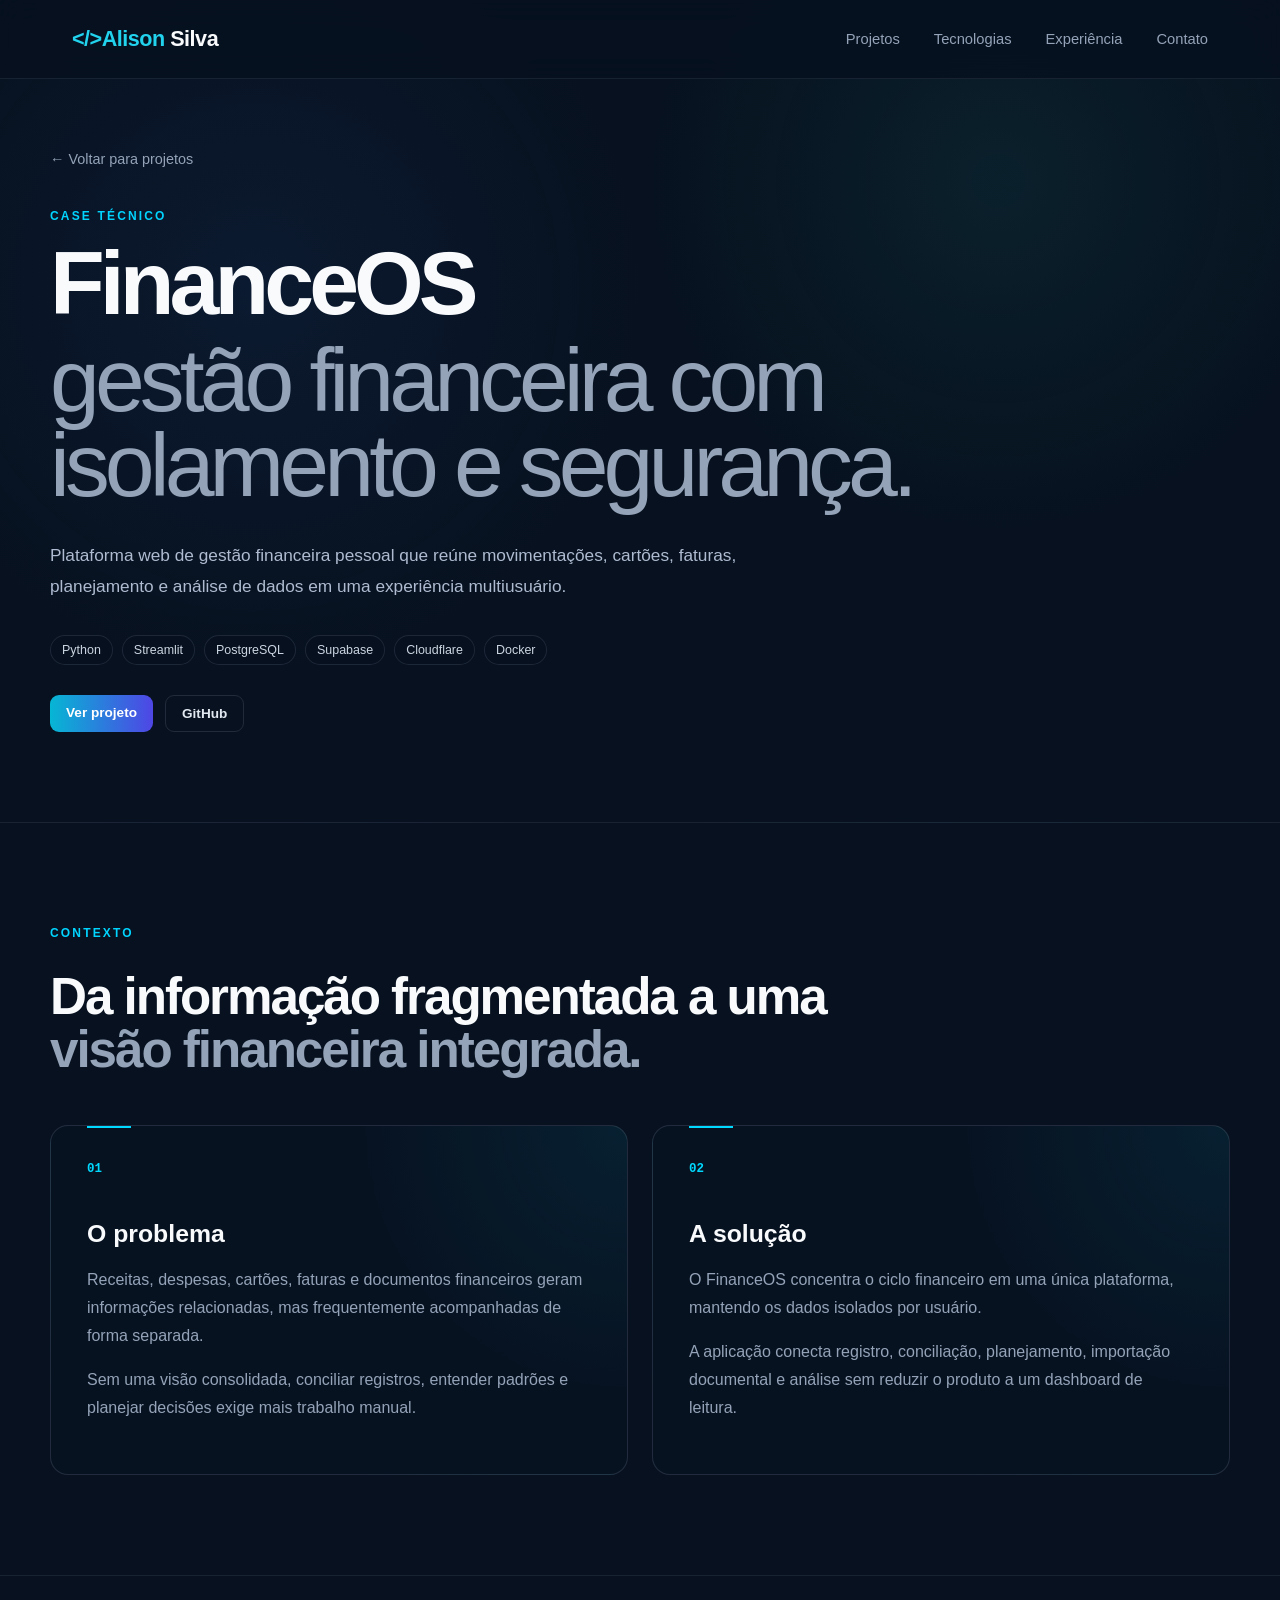
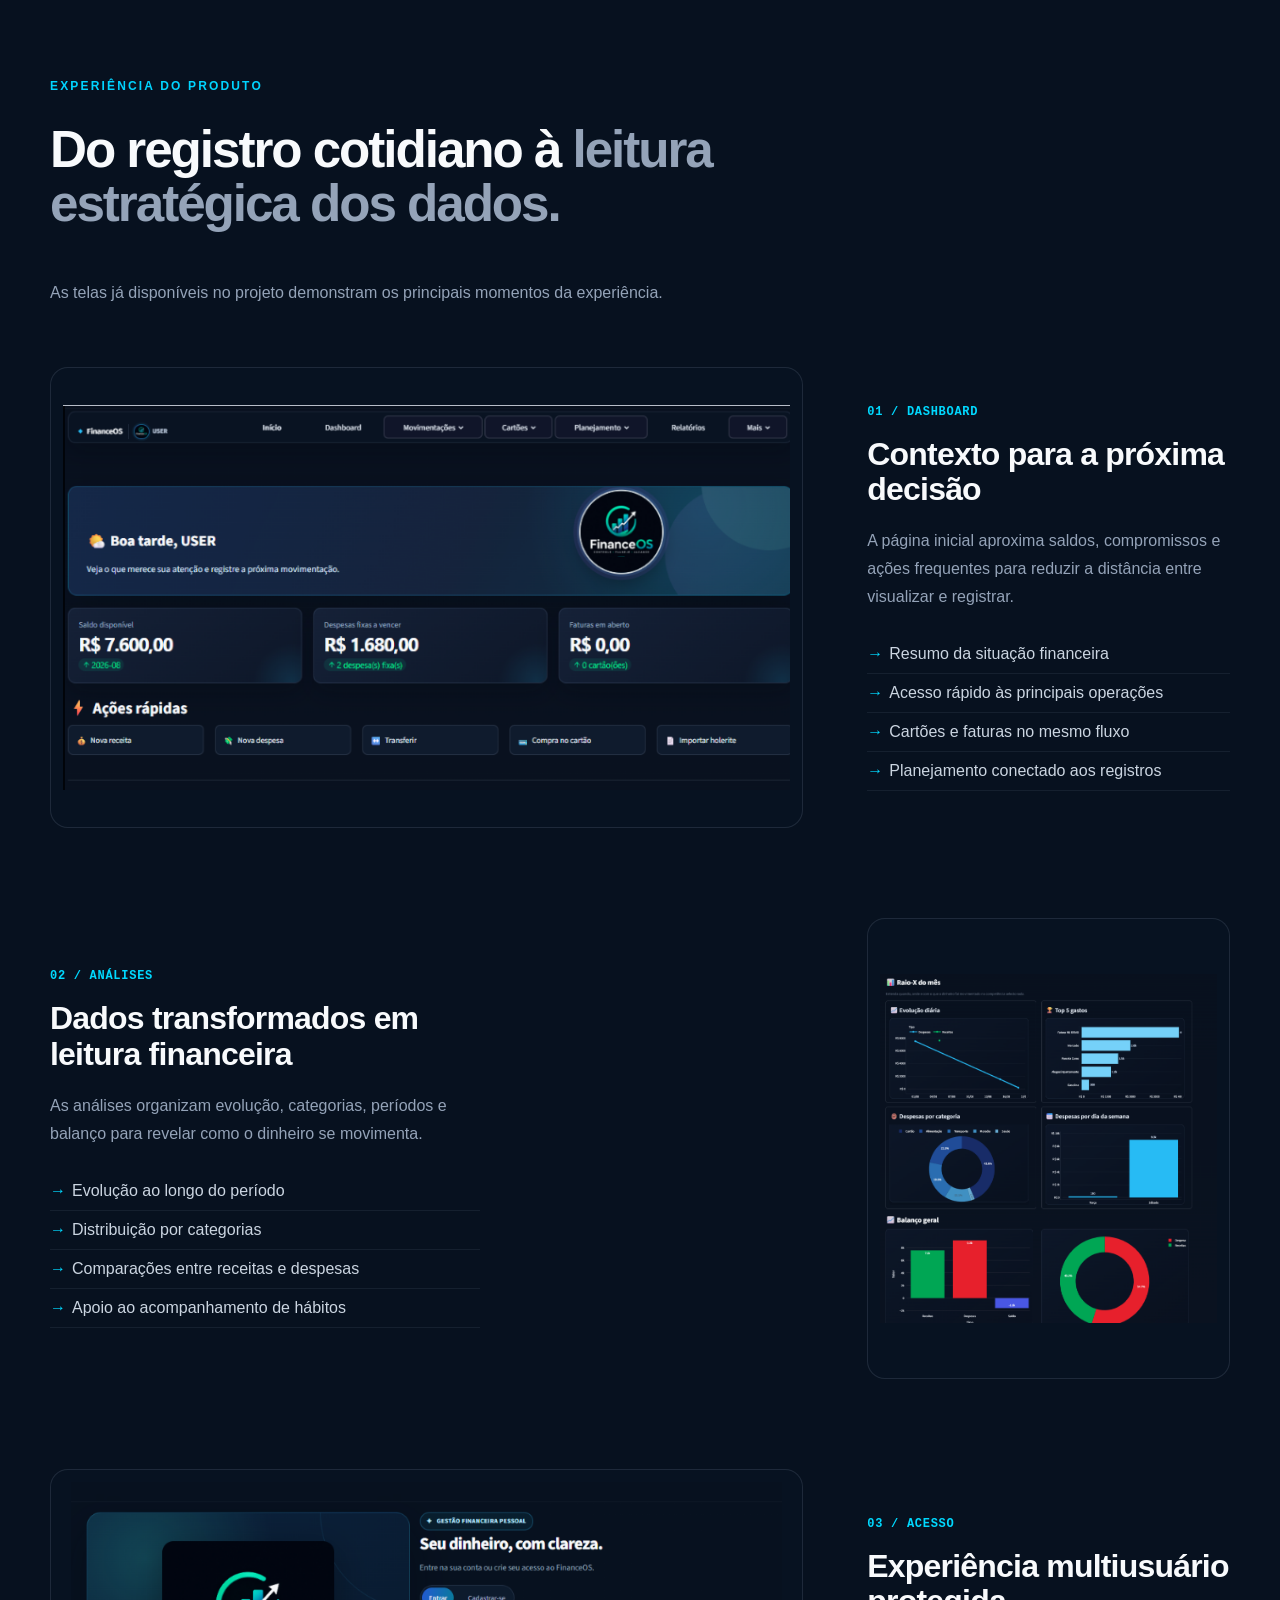
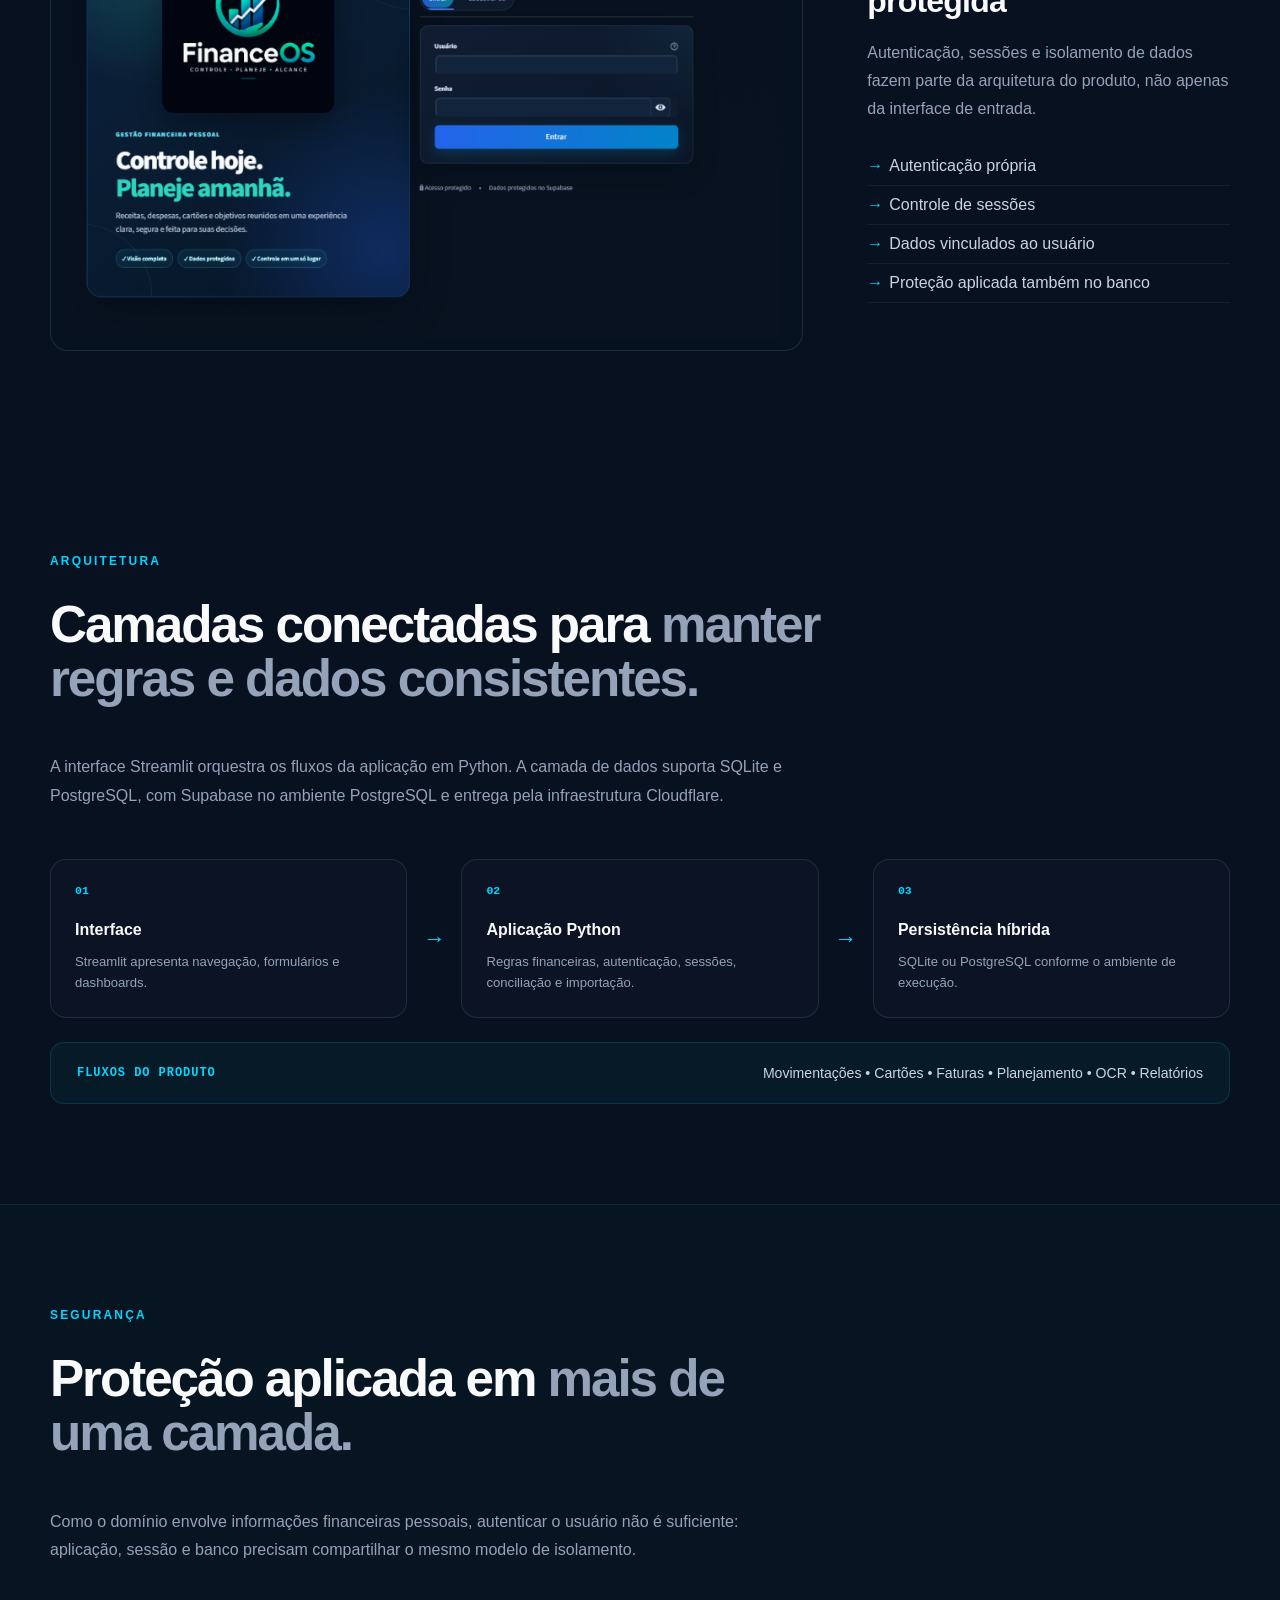
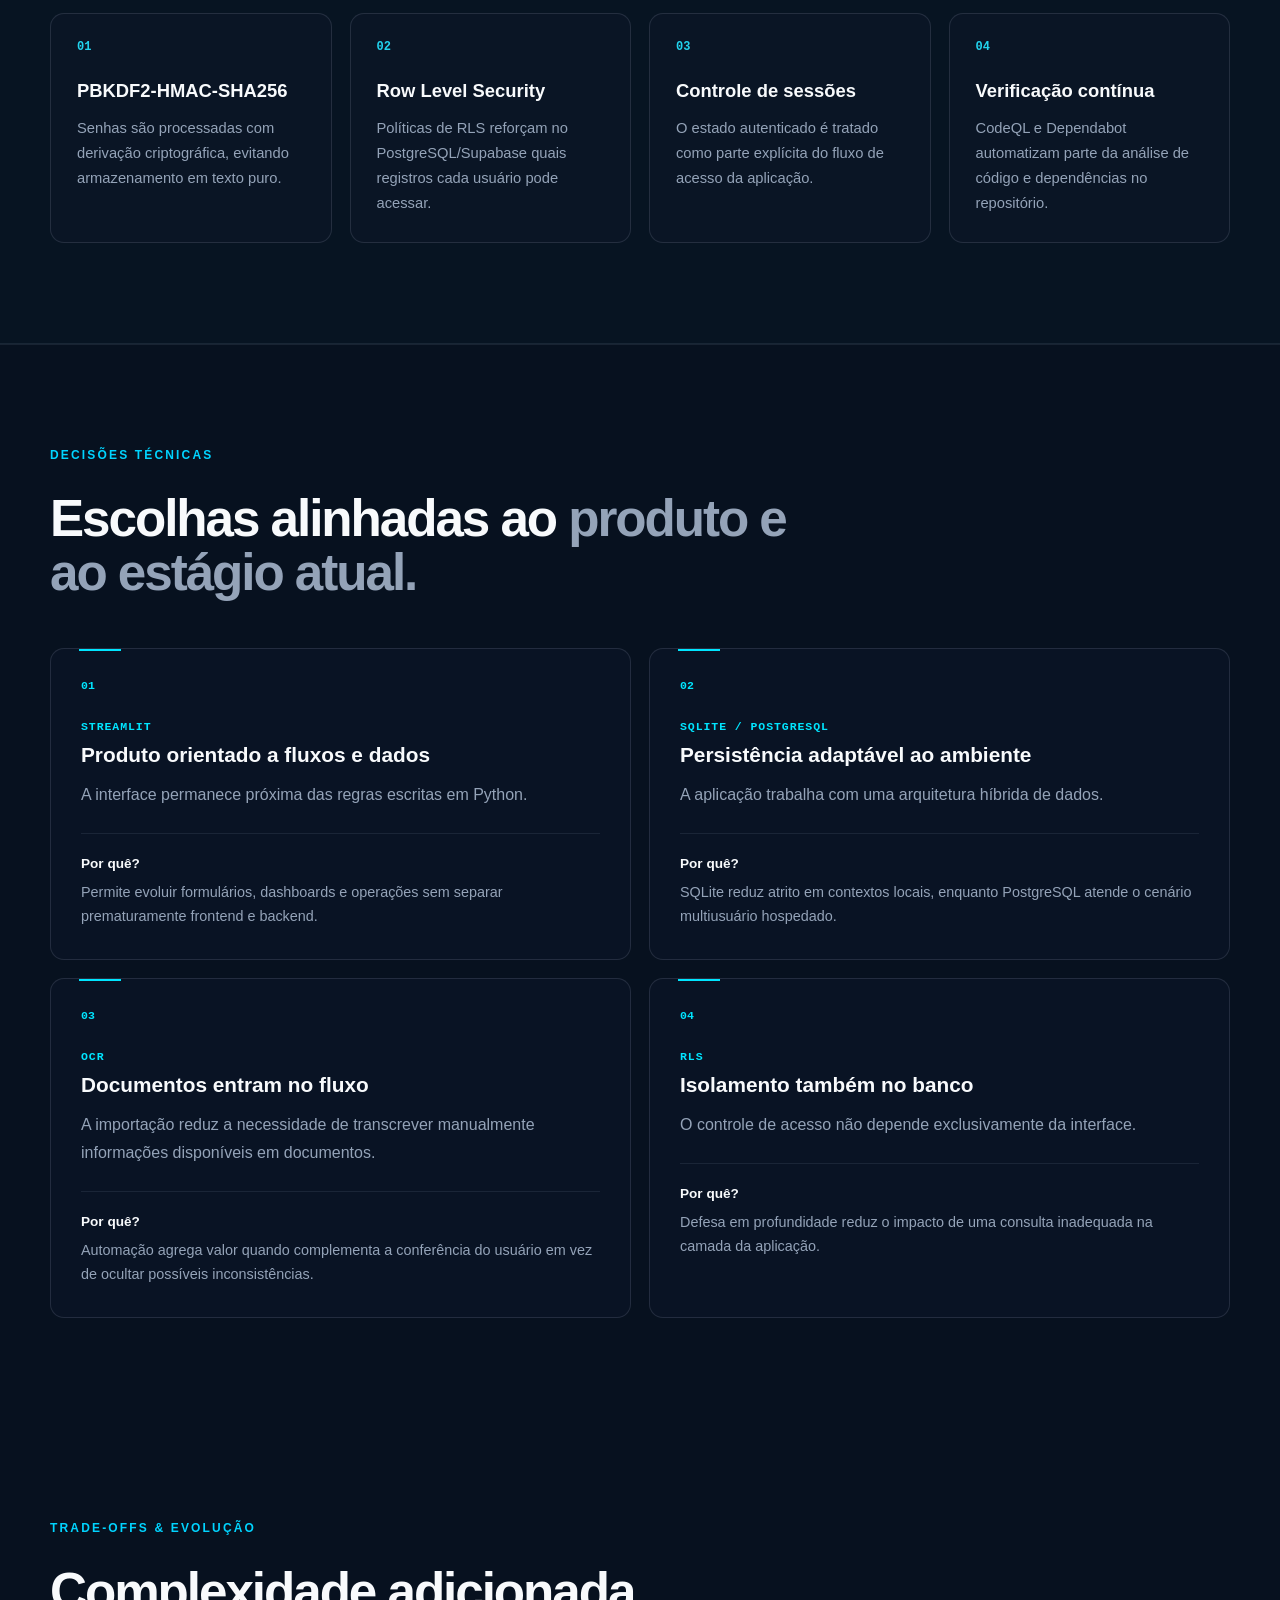
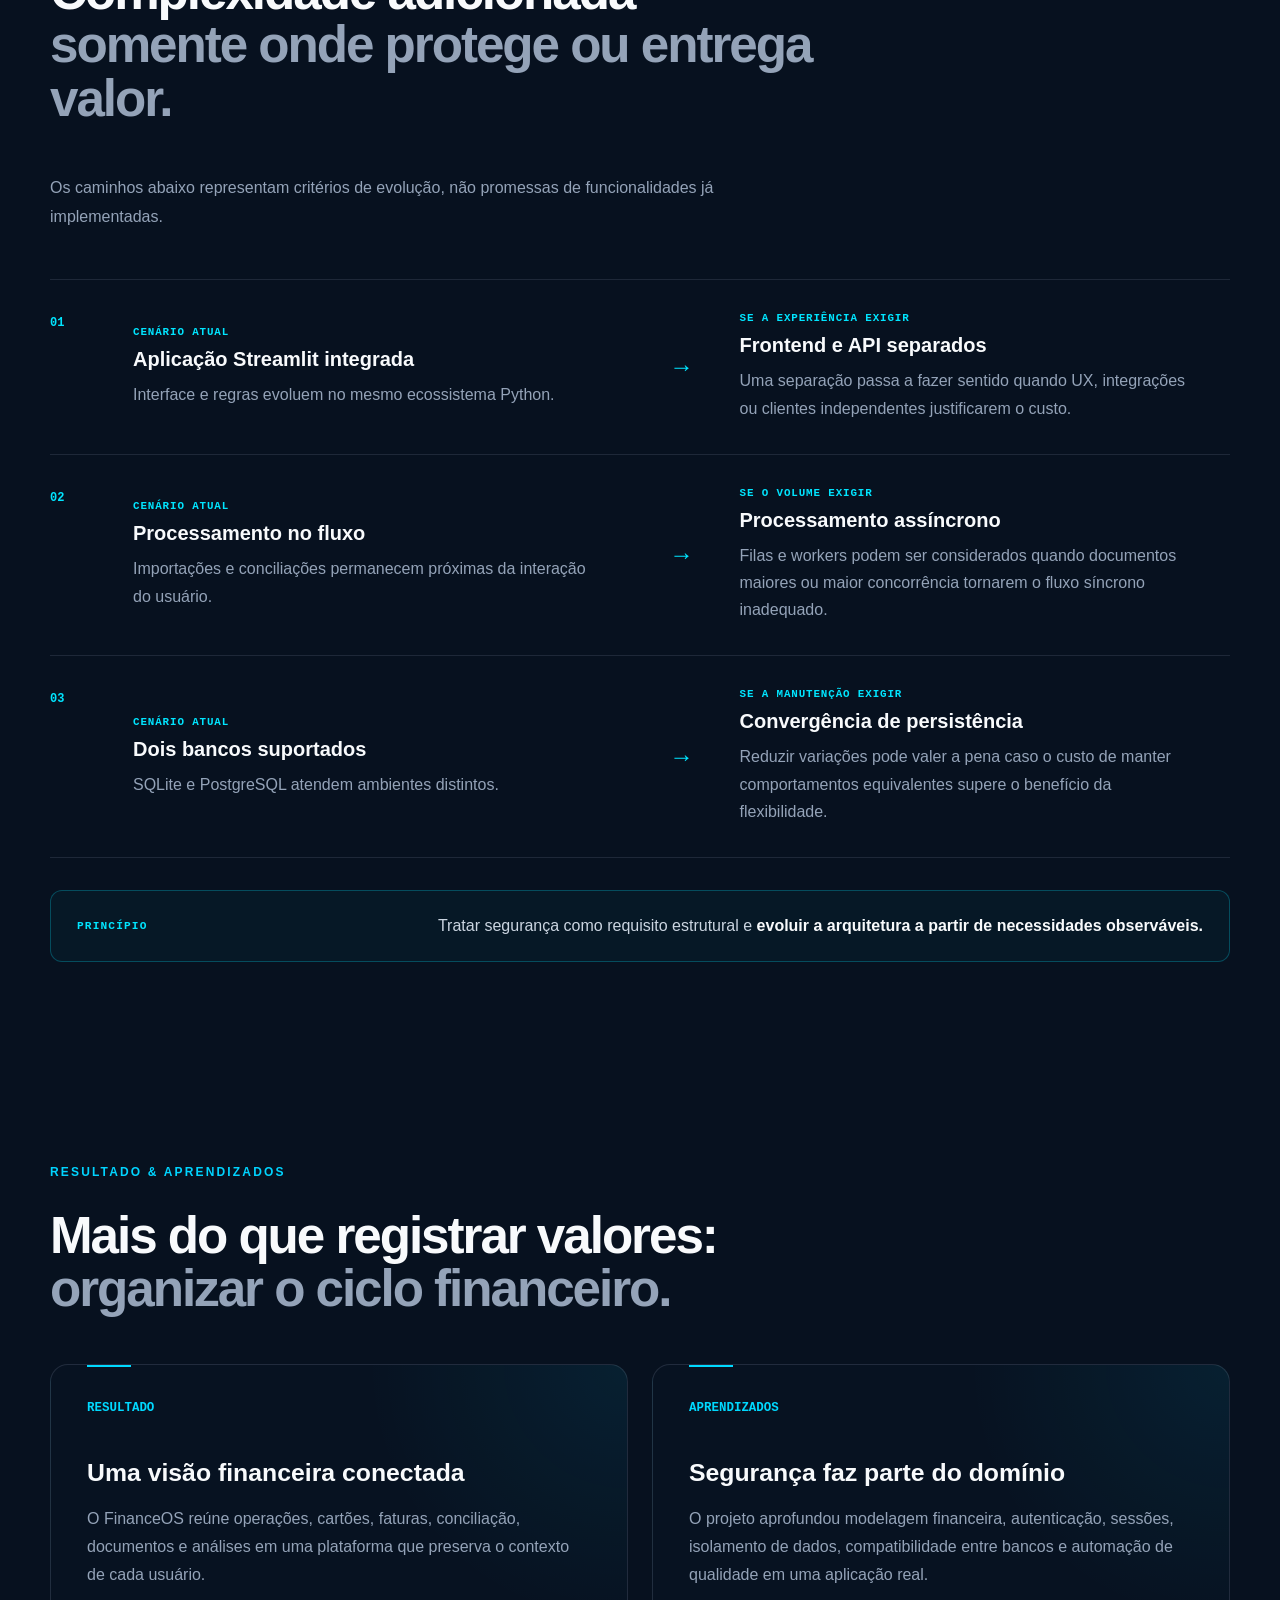
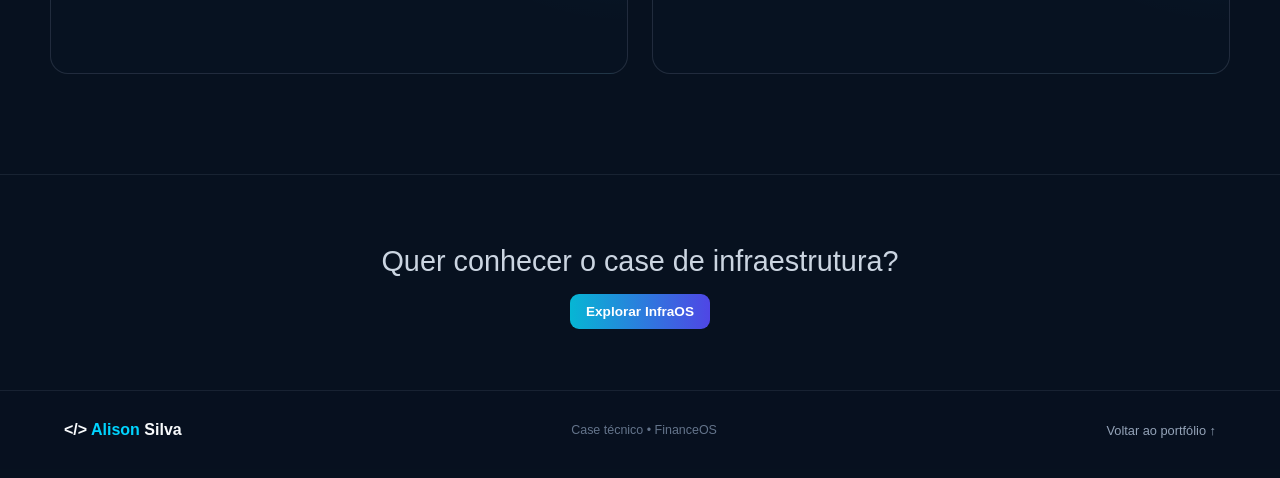
==== financeos.html @ bdb70fc4 "Add FinanceOS technical case study" ====
<!DOCTYPE html>
<html lang="pt-BR">
<head>
    <meta charset="UTF-8">
    <meta name="viewport" content="width=device-width, initial-scale=1.0">
    <title>FinanceOS | Case de Gestão Financeira e Segurança</title>
    <meta name="description" content="Case técnico do FinanceOS: gestão financeira com Python, Streamlit, PostgreSQL, Supabase, RLS, autenticação própria e importação de documentos com OCR.">
    <meta name="theme-color" content="#07111f">
    <meta property="og:title" content="FinanceOS | Case de Gestão Financeira e Segurança">
    <meta property="og:description" content="Arquitetura, segurança e decisões técnicas de uma plataforma de gestão financeira pessoal.">
    <meta property="og:type" content="article">
    <meta property="og:url" content="https://alison-silva-nascimento.github.io/Portifolio/financeos.html">
    <meta name="twitter:card" content="summary">
    <link rel="stylesheet" href="css/style.css">
</head>
<body>
<header class="header">
    <nav class="navbar" aria-label="Navegação principal">
        <a href="index.html#inicio" class="logo"><span class="logo-symbol">&lt;/&gt;</span><span>Alison</span><strong> Silva</strong></a>
        <ul class="nav-links">
            <li><a href="index.html#projetos">Projetos</a></li>
            <li><a href="index.html#tecnologias">Tecnologias</a></li>
            <li><a href="index.html#experiencia">Experiência</a></li>
            <li><a href="index.html#contato">Contato</a></li>
        </ul>
    </nav>
</header>

<main class="case-finance">
    <section class="case-hero">
        <div class="case-container">
            <a href="index.html#projetos" class="case-back">← Voltar para projetos</a>
            <span class="section-label">CASE TÉCNICO</span>
            <h1>FinanceOS <span>gestão financeira com isolamento e segurança.</span></h1>
            <p class="case-hero-description">Plataforma web de gestão financeira pessoal que reúne movimentações, cartões, faturas, planejamento e análise de dados em uma experiência multiusuário.</p>
            <div class="project-stack case-stack"><span>Python</span><span>Streamlit</span><span>PostgreSQL</span><span>Supabase</span><span>Cloudflare</span><span>Docker</span></div>
            <div class="case-hero-actions">
                <a href="https://financeos.gestao-financeira.workers.dev" target="_blank" rel="noopener noreferrer" class="project-btn primary">Ver projeto</a>
                <a href="https://github.com/Alison-silva-nascimento/FinanceOS" target="_blank" rel="noopener noreferrer" class="project-btn">GitHub</a>
            </div>
        </div>
    </section>

    <section class="case-section">
        <div class="case-container">
            <span class="section-label">CONTEXTO</span>
            <h2>Da informação fragmentada a uma <span>visão financeira integrada.</span></h2>
            <div class="case-two-columns">
                <article class="case-card"><span class="case-number">01</span><h3>O problema</h3><p>Receitas, despesas, cartões, faturas e documentos financeiros geram informações relacionadas, mas frequentemente acompanhadas de forma separada.</p><p>Sem uma visão consolidada, conciliar registros, entender padrões e planejar decisões exige mais trabalho manual.</p></article>
                <article class="case-card"><span class="case-number">02</span><h3>A solução</h3><p>O FinanceOS concentra o ciclo financeiro em uma única plataforma, mantendo os dados isolados por usuário.</p><p>A aplicação conecta registro, conciliação, planejamento, importação documental e análise sem reduzir o produto a um dashboard de leitura.</p></article>
            </div>
        </div>
    </section>

    <section class="case-section case-features">
        <div class="case-container">
            <span class="section-label">EXPERIÊNCIA DO PRODUTO</span>
            <h2>Do registro cotidiano à <span>leitura estratégica dos dados.</span></h2>
            <p class="case-section-intro">As telas já disponíveis no projeto demonstram os principais momentos da experiência.</p>
            <div class="case-feature-list">
                <article class="case-feature">
                    <div class="case-feature-image"><img src="assets/images/financeos-dashboard.png" alt="Dashboard principal do FinanceOS com resumo financeiro" width="771" height="408" decoding="async"></div>
                    <div class="case-feature-content"><span class="case-feature-number">01 / DASHBOARD</span><h3>Contexto para a próxima decisão</h3><p>A página inicial aproxima saldos, compromissos e ações frequentes para reduzir a distância entre visualizar e registrar.</p><ul><li>Resumo da situação financeira</li><li>Acesso rápido às principais operações</li><li>Cartões e faturas no mesmo fluxo</li><li>Planejamento conectado aos registros</li></ul></div>
                </article>
                <article class="case-feature case-feature-reverse">
                    <div class="case-feature-image case-feature-image-portrait"><img src="assets/images/metricasfinance.png" alt="Painel de métricas e análises do FinanceOS" width="793" height="822" loading="lazy" decoding="async"></div>
                    <div class="case-feature-content"><span class="case-feature-number">02 / ANÁLISES</span><h3>Dados transformados em leitura financeira</h3><p>As análises organizam evolução, categorias, períodos e balanço para revelar como o dinheiro se movimenta.</p><ul><li>Evolução ao longo do período</li><li>Distribuição por categorias</li><li>Comparações entre receitas e despesas</li><li>Apoio ao acompanhamento de hábitos</li></ul></div>
                </article>
                <article class="case-feature">
                    <div class="case-feature-image"><img src="assets/images/loginfinance.png" alt="Tela de autenticação do FinanceOS" width="843" height="541" loading="lazy" decoding="async"></div>
                    <div class="case-feature-content"><span class="case-feature-number">03 / ACESSO</span><h3>Experiência multiusuário protegida</h3><p>Autenticação, sessões e isolamento de dados fazem parte da arquitetura do produto, não apenas da interface de entrada.</p><ul><li>Autenticação própria</li><li>Controle de sessões</li><li>Dados vinculados ao usuário</li><li>Proteção aplicada também no banco</li></ul></div>
                </article>
            </div>
        </div>
    </section>

    <section class="case-section">
        <div class="case-container">
            <span class="section-label">ARQUITETURA</span>
            <h2>Camadas conectadas para <span>manter regras e dados consistentes.</span></h2>
            <p class="case-section-intro">A interface Streamlit orquestra os fluxos da aplicação em Python. A camada de dados suporta SQLite e PostgreSQL, com Supabase no ambiente PostgreSQL e entrega pela infraestrutura Cloudflare.</p>
            <div class="finance-architecture" aria-label="Fluxo simplificado da arquitetura do FinanceOS">
                <article class="architecture-step"><span class="architecture-number">01</span><h3>Interface</h3><p>Streamlit apresenta navegação, formulários e dashboards.</p></article>
                <span class="architecture-arrow" aria-hidden="true">→</span>
                <article class="architecture-step"><span class="architecture-number">02</span><h3>Aplicação Python</h3><p>Regras financeiras, autenticação, sessões, conciliação e importação.</p></article>
                <span class="architecture-arrow" aria-hidden="true">→</span>
                <article class="architecture-step"><span class="architecture-number">03</span><h3>Persistência híbrida</h3><p>SQLite ou PostgreSQL conforme o ambiente de execução.</p></article>
            </div>
            <div class="architecture-output"><span>Fluxos do produto</span><strong>Movimentações • Cartões • Faturas • Planejamento • OCR • Relatórios</strong></div>
        </div>
    </section>

    <section class="case-section case-security">
        <div class="case-container">
            <span class="section-label">SEGURANÇA</span>
            <h2>Proteção aplicada em <span>mais de uma camada.</span></h2>
            <p class="case-section-intro">Como o domínio envolve informações financeiras pessoais, autenticar o usuário não é suficiente: aplicação, sessão e banco precisam compartilhar o mesmo modelo de isolamento.</p>
            <div class="security-grid">
                <article class="security-card"><span>01</span><h3>PBKDF2-HMAC-SHA256</h3><p>Senhas são processadas com derivação criptográfica, evitando armazenamento em texto puro.</p></article>
                <article class="security-card"><span>02</span><h3>Row Level Security</h3><p>Políticas de RLS reforçam no PostgreSQL/Supabase quais registros cada usuário pode acessar.</p></article>
                <article class="security-card"><span>03</span><h3>Controle de sessões</h3><p>O estado autenticado é tratado como parte explícita do fluxo de acesso da aplicação.</p></article>
                <article class="security-card"><span>04</span><h3>Verificação contínua</h3><p>CodeQL e Dependabot automatizam parte da análise de código e dependências no repositório.</p></article>
            </div>
        </div>
    </section>

    <section class="case-section case-decisions">
        <div class="case-container">
            <span class="section-label">DECISÕES TÉCNICAS</span>
            <h2>Escolhas alinhadas ao <span>produto e ao estágio atual.</span></h2>
            <div class="decision-grid">
                <article class="decision-card"><span class="decision-number">01</span><span class="decision-tech">STREAMLIT</span><h3>Produto orientado a fluxos e dados</h3><p>A interface permanece próxima das regras escritas em Python.</p><div class="decision-reason"><strong>Por quê?</strong><p>Permite evoluir formulários, dashboards e operações sem separar prematuramente frontend e backend.</p></div></article>
                <article class="decision-card"><span class="decision-number">02</span><span class="decision-tech">SQLITE / POSTGRESQL</span><h3>Persistência adaptável ao ambiente</h3><p>A aplicação trabalha com uma arquitetura híbrida de dados.</p><div class="decision-reason"><strong>Por quê?</strong><p>SQLite reduz atrito em contextos locais, enquanto PostgreSQL atende o cenário multiusuário hospedado.</p></div></article>
                <article class="decision-card"><span class="decision-number">03</span><span class="decision-tech">OCR</span><h3>Documentos entram no fluxo</h3><p>A importação reduz a necessidade de transcrever manualmente informações disponíveis em documentos.</p><div class="decision-reason"><strong>Por quê?</strong><p>Automação agrega valor quando complementa a conferência do usuário em vez de ocultar possíveis inconsistências.</p></div></article>
                <article class="decision-card"><span class="decision-number">04</span><span class="decision-tech">RLS</span><h3>Isolamento também no banco</h3><p>O controle de acesso não depende exclusivamente da interface.</p><div class="decision-reason"><strong>Por quê?</strong><p>Defesa em profundidade reduz o impacto de uma consulta inadequada na camada da aplicação.</p></div></article>
            </div>
        </div>
    </section>

    <section class="case-section case-evolution">
        <div class="case-container">
            <span class="section-label">TRADE-OFFS &amp; EVOLUÇÃO</span>
            <h2>Complexidade adicionada <span>somente onde protege ou entrega valor.</span></h2>
            <p class="case-section-intro">Os caminhos abaixo representam critérios de evolução, não promessas de funcionalidades já implementadas.</p>
            <div class="evolution-list">
                <article class="evolution-item"><div class="evolution-index"><span>01</span></div><div class="evolution-current"><span class="evolution-label">CENÁRIO ATUAL</span><h3>Aplicação Streamlit integrada</h3><p>Interface e regras evoluem no mesmo ecossistema Python.</p></div><div class="evolution-arrow" aria-hidden="true">→</div><div class="evolution-future"><span class="evolution-label">SE A EXPERIÊNCIA EXIGIR</span><h3>Frontend e API separados</h3><p>Uma separação passa a fazer sentido quando UX, integrações ou clientes independentes justificarem o custo.</p></div></article>
                <article class="evolution-item"><div class="evolution-index"><span>02</span></div><div class="evolution-current"><span class="evolution-label">CENÁRIO ATUAL</span><h3>Processamento no fluxo</h3><p>Importações e conciliações permanecem próximas da interação do usuário.</p></div><div class="evolution-arrow" aria-hidden="true">→</div><div class="evolution-future"><span class="evolution-label">SE O VOLUME EXIGIR</span><h3>Processamento assíncrono</h3><p>Filas e workers podem ser considerados quando documentos maiores ou maior concorrência tornarem o fluxo síncrono inadequado.</p></div></article>
                <article class="evolution-item"><div class="evolution-index"><span>03</span></div><div class="evolution-current"><span class="evolution-label">CENÁRIO ATUAL</span><h3>Dois bancos suportados</h3><p>SQLite e PostgreSQL atendem ambientes distintos.</p></div><div class="evolution-arrow" aria-hidden="true">→</div><div class="evolution-future"><span class="evolution-label">SE A MANUTENÇÃO EXIGIR</span><h3>Convergência de persistência</h3><p>Reduzir variações pode valer a pena caso o custo de manter comportamentos equivalentes supere o benefício da flexibilidade.</p></div></article>
            </div>
            <div class="evolution-principle"><span class="evolution-principle-label">PRINCÍPIO</span><p>Tratar segurança como requisito estrutural e <strong>evoluir a arquitetura a partir de necessidades observáveis.</strong></p></div>
        </div>
    </section>

    <section class="case-section case-results">
        <div class="case-container">
            <span class="section-label">RESULTADO &amp; APRENDIZADOS</span>
            <h2>Mais do que registrar valores: <span>organizar o ciclo financeiro.</span></h2>
            <div class="case-two-columns">
                <article class="case-card"><span class="case-number">RESULTADO</span><h3>Uma visão financeira conectada</h3><p>O FinanceOS reúne operações, cartões, faturas, conciliação, documentos e análises em uma plataforma que preserva o contexto de cada usuário.</p></article>
                <article class="case-card"><span class="case-number">APRENDIZADOS</span><h3>Segurança faz parte do domínio</h3><p>O projeto aprofundou modelagem financeira, autenticação, sessões, isolamento de dados, compatibilidade entre bancos e automação de qualidade em uma aplicação real.</p></article>
            </div>
        </div>
    </section>

    <section class="case-cta"><div class="case-container"><p>Quer conhecer o case de infraestrutura?</p><a href="infraos.html" class="project-btn primary">Explorar InfraOS</a></div></section>
</main>

<footer class="footer"><div class="footer-container"><a href="index.html#inicio" class="footer-logo">&lt;/&gt; <span>Alison</span> Silva</a><p>Case técnico • FinanceOS</p><a href="index.html#projetos" class="back-to-top">Voltar ao portfólio ↑</a></div></footer>
</body>
</html>
---- css/style.css ----
* {
    margin: 0;
    padding: 0;
    box-sizing: border-box;
}

html {
    scroll-behavior: smooth;
}

body {
    font-family: Arial, Helvetica, sans-serif;
    background: #07111f;
    color: #f8fafc;
}

a {
    text-decoration: none;
    color: inherit;
}

ul {
    list-style: none;
}


/* =========================
   NAVBAR
========================= */

.header {
    width: 100%;
    position: fixed;
    top: 0;
    left: 0;
    z-index: 1000;

    background: rgba(7, 17, 31, 0.85);
    backdrop-filter: blur(14px);

    border-bottom: 1px solid rgba(148, 163, 184, 0.12);
}

.navbar {
    max-width: 1200px;
    height: 78px;
    margin: 0 auto;
    padding: 0 32px;

    display: flex;
    align-items: center;
    justify-content: space-between;
}


/* Logo */

.logo {
    font-size: 1.35rem;
    font-weight: 700;
    letter-spacing: -0.5px;
    color: #f8fafc;
}

.logo span {
    color: #22d3ee;
}


/* Links */

.nav-links {
    display: flex;
    align-items: center;
    gap: 34px;
}

.nav-links a {
    position: relative;

    font-size: 0.92rem;
    font-weight: 500;

    color: #94a3b8;

    transition: color 0.25s ease;
}

.nav-links a:hover,
.nav-links a.active {
    color: #f8fafc;
}


/* Linha animada */

.nav-links a::after {
    content: "";

    position: absolute;
    left: 0;
    bottom: -8px;

    width: 0;
    height: 2px;

    background: linear-gradient(
        90deg,
        #22d3ee,
        #3b82f6
    );

    transition: width 0.25s ease;
}

.nav-links a:hover::after,
.nav-links a.active::after {
    width: 100%;
}

/* =========================
   HERO
========================= */

.hero {
    min-height: 100vh;
    padding: 140px 32px 80px;

    display: flex;
    align-items: center;

    background:
        radial-gradient(circle at 20% 20%, rgba(34, 211, 238, 0.08), transparent 30%),
        radial-gradient(circle at 80% 30%, rgba(59, 130, 246, 0.08), transparent 30%),
        #07111f;
}

.hero-content {
    width: 100%;
    max-width: 1200px;
    margin: 0 auto;

    display: grid;
    grid-template-columns: 1.15fr 0.85fr;
    gap: 70px;
    align-items: center;
}

.hero-text {
    max-width: 720px;
}

.hero-label {
    display: inline-block;
    margin-bottom: 24px;

    font-size: 0.78rem;
    font-weight: 700;
    letter-spacing: 2px;

    color: #22d3ee;
}

.hero h1 {
    font-size: clamp(3rem, 6vw, 5.8rem);
    line-height: 0.98;
    letter-spacing: -3px;

    color: #f8fafc;
}

.hero h1 span {
    display: block;

    background: linear-gradient(
        90deg,
        #22d3ee,
        #3b82f6
    );

    -webkit-background-clip: text;
    -webkit-text-fill-color: transparent;
}

.hero-description {
    max-width: 650px;
    margin-top: 28px;

    font-size: 1.08rem;
    line-height: 1.8;

    color: #94a3b8;
}

.hero-tech {
    display: flex;
    flex-wrap: wrap;
    gap: 12px;

    margin-top: 30px;
}

.hero-tech span {
    padding: 9px 14px;

    border: 1px solid rgba(148, 163, 184, 0.16);
    border-radius: 999px;

    background: rgba(15, 23, 42, 0.7);

    font-size: 0.85rem;
    font-weight: 500;

    color: #cbd5e1;
}

.hero-buttons {
    display: flex;
    gap: 14px;

    margin-top: 34px;
}

.btn {
    padding: 13px 22px;

    border-radius: 10px;

    font-size: 0.92rem;
    font-weight: 600;

    transition:
        transform 0.2s ease,
        border-color 0.2s ease,
        background 0.2s ease;
}

.btn:hover {
    transform: translateY(-2px);
}

.btn-primary {
    background: linear-gradient(
        90deg,
        #0891b2,
        #2563eb
    );

    color: #ffffff;
}

.btn-secondary {
    border: 1px solid rgba(148, 163, 184, 0.22);

    background: rgba(15, 23, 42, 0.7);

    color: #e2e8f0;
}

.btn-secondary:hover {
    border-color: rgba(34, 211, 238, 0.45);
}


/* =========================
   CODE CARD
========================= */

.hero-visual {
    display: flex;
    justify-content: center;
}

.code-card {
    width: 100%;
    max-width: 470px;

    overflow: hidden;

    border: 1px solid rgba(148, 163, 184, 0.14);
    border-radius: 18px;

    background: rgba(10, 18, 32, 0.88);

    box-shadow:
        0 30px 80px rgba(0, 0, 0, 0.35),
        0 0 80px rgba(34, 211, 238, 0.05);
}

.code-card-header {
    height: 48px;
    padding: 0 18px;

    display: flex;
    align-items: center;
    gap: 8px;

    border-bottom: 1px solid rgba(148, 163, 184, 0.1);
}

.code-card-header span {
    width: 10px;
    height: 10px;

    border-radius: 50%;

    background: #334155;
}

.code-card-header span:nth-child(1) {
    background: #fb7185;
}

.code-card-header span:nth-child(2) {
    background: #facc15;
}

.code-card-header span:nth-child(3) {
    background: #4ade80;
}

.code-content {
    padding: 28px;

    font-family:
        "Courier New",
        Courier,
        monospace;

    font-size: 0.93rem;
    line-height: 1.85;

    color: #cbd5e1;
}

.indent {
    padding-left: 24px;
}

.indent-2 {
    padding-left: 48px;
}

.code-purple {
    color: #c084fc;
}

.code-blue {
    color: #60a5fa;
}

.code-green {
    color: #4ade80;
}


/* =========================
   RESPONSIVIDADE DO HERO
========================= */

@media (max-width: 900px) {
    .hero {
        padding-top: 120px;
    }

    .hero-content {
        grid-template-columns: 1fr;
        gap: 55px;
    }

    .hero-text {
        max-width: 100%;
    }

    .hero h1 {
        letter-spacing: -2px;
    }

    .hero-visual {
        justify-content: flex-start;
    }

    .code-card {
        max-width: 560px;
    }
}

@media (max-width: 650px) {
    .hero {
        padding:
            110px
            20px
            60px;
    }

    .hero h1 {
        font-size: 3rem;
        line-height: 1.02;
    }

    .hero-description {
        font-size: 1rem;
    }

    .hero-buttons {
        flex-direction: column;
    }

    .btn {
        text-align: center;
    }

    .code-content {
        padding: 22px 18px;

        font-size: 0.82rem;

        overflow-x: auto;
    }
}
/* ========================================
   SOBRE MIM
======================================== */

.about {
    padding: 110px 0;
    border-top: 1px solid rgba(148, 163, 184, 0.12);
}

.about-container {
    width: min(1200px, 90%);
    margin: 0 auto;
}

.section-heading {
    max-width: 700px;
    margin-bottom: 60px;
}

.section-label {
    display: inline-block;
    margin-bottom: 14px;

    color: #00d4ff;
    font-size: 0.75rem;
    font-weight: 700;
    letter-spacing: 0.18em;
}

.section-heading h2 {
    margin: 0;

    color: #f8fafc;
    font-size: clamp(2rem, 4vw, 3.5rem);
    line-height: 1.1;
    letter-spacing: -0.04em;
}

.about-grid {
    display: grid;
    grid-template-columns: 0.9fr 1.1fr;
    gap: 80px;
    align-items: start;
}

/* Texto */

.about-text {
    color: #94a3b8;
    font-size: 1.05rem;
    line-height: 1.8;
}

.about-text p {
    margin: 0 0 24px;
}

.about-text p:first-child {
    color: #cbd5e1;
    font-size: 1.15rem;
}

/* Cards */

.about-highlights {
    display: grid;
    grid-template-columns: repeat(2, 1fr);
    gap: 18px;
}

.highlight-card {
    min-height: 190px;
    padding: 26px;

    background: rgba(15, 23, 42, 0.65);
    border: 1px solid rgba(148, 163, 184, 0.16);
    border-radius: 16px;

    transition:
        transform 0.25s ease,
        border-color 0.25s ease,
        background 0.25s ease;
}

.highlight-card:hover {
    transform: translateY(-5px);
    border-color: rgba(0, 212, 255, 0.45);
    background: rgba(15, 23, 42, 0.95);
}

.highlight-card > span {
    display: block;
    margin-bottom: 24px;

    color: #00d4ff;
    font-family: monospace;
    font-size: 0.8rem;
    font-weight: 700;
}

.highlight-card h3 {
    margin: 0 0 12px;

    color: #f8fafc;
    font-size: 1.15rem;
}

.highlight-card p {
    margin: 0;

    color: #94a3b8;
    font-size: 0.9rem;
    line-height: 1.65;
}

/* Responsividade */

@media (max-width: 900px) {
    .about-grid {
        grid-template-columns: 1fr;
        gap: 45px;
    }
}

@media (max-width: 600px) {
    .about {
        padding: 80px 0;
    }

    .about-highlights {
        grid-template-columns: 1fr;
    }

    .section-heading {
        margin-bottom: 40px;
    }
}
/* ========================================
   PROJETOS
======================================== */

.projects {
    padding: 110px 0;
    border-top: 1px solid rgba(148, 163, 184, 0.12);
}

.projects-container {
    width: min(1200px, 90%);
    margin: 0 auto;
}

.projects-grid {
    display: flex;
    flex-direction: column;
    gap: 28px;
}

.project-card {
    display: grid;
    grid-template-columns: 0.95fr 1.05fr;
    gap: 40px;

    padding: 30px;

    border: 1px solid rgba(148, 163, 184, 0.14);
    border-radius: 18px;

    background: rgba(15, 23, 42, 0.6);

    transition:
        transform 0.25s ease,
        border-color 0.25s ease,
        background 0.25s ease;
}

.project-card:hover {
    transform: translateY(-5px);

    border-color: rgba(0, 212, 255, 0.35);

    background: rgba(15, 23, 42, 0.9);
}

.project-featured {
    border-color: rgba(0, 212, 255, 0.22);
}

.project-content {
    display: flex;
    flex-direction: column;
    justify-content: center;
}

.project-number {
    margin-bottom: 18px;

    color: #00d4ff;

    font-family: monospace;
    font-size: 0.8rem;
    font-weight: 700;
}

.project-content h3 {
    margin: 0 0 16px;

    color: #f8fafc;

    font-size: 2rem;
    letter-spacing: -0.03em;
}

.project-content p {
    margin: 0;

    max-width: 560px;

    color: #94a3b8;

    font-size: 0.98rem;
    line-height: 1.7;
}

.project-stack {
    display: flex;
    flex-wrap: wrap;
    gap: 9px;

    margin-top: 24px;
}

.project-stack span {
    padding: 7px 11px;

    border: 1px solid rgba(148, 163, 184, 0.16);
    border-radius: 999px;

    background: rgba(7, 17, 31, 0.7);

    color: #cbd5e1;

    font-size: 0.78rem;
    font-weight: 500;
}

.project-links {
    display: flex;
    gap: 12px;

    margin-top: 28px;
}

.project-btn {
    padding: 10px 16px;

    border: 1px solid rgba(148, 163, 184, 0.18);
    border-radius: 9px;

    color: #e2e8f0;

    font-size: 0.85rem;
    font-weight: 600;

    transition:
        transform 0.2s ease,
        border-color 0.2s ease,
        background 0.2s ease;
}

.project-btn:hover {
    transform: translateY(-2px);

    border-color: rgba(0, 212, 255, 0.45);
}

.project-btn.primary {
    border: none;

    background: linear-gradient(
        90deg,
        #06b6d4,
        #4f46e5
    );

    color: #ffffff;
}


/* Preview */

.project-preview {
    min-height: 300px;

    display: flex;
    align-items: center;
    justify-content: center;

    overflow: hidden;

    border: 1px solid rgba(148, 163, 184, 0.12);
    border-radius: 14px;

    background:
        radial-gradient(
            circle at 50% 20%,
            rgba(0, 212, 255, 0.08),
            transparent 40%
        ),
        #091423;
}

.project-placeholder {
    color: rgba(148, 163, 184, 0.35);

    font-family: monospace;
    font-size: 1rem;
    letter-spacing: 0.08em;
}


/* Alterna posição visual */

.project-card:nth-child(even) .project-content {
    order: 2;
}

.project-card:nth-child(even) .project-preview {
    order: 1;
}


/* Responsividade */

@media (max-width: 900px) {
    .project-card {
        grid-template-columns: 1fr;
    }

    .project-card:nth-child(even) .project-content,
    .project-card:nth-child(even) .project-preview {
        order: initial;
    }

    .project-preview {
        min-height: 240px;
    }
}

@media (max-width: 600px) {
    .projects {
        padding: 80px 0;
    }

    .project-card {
        padding: 22px;
    }

    .project-content h3 {
        font-size: 1.6rem;
    }
}
.project-image {
    width: 100%;
    height: 100%;
    min-height: 300px;

    object-fit: cover;
    object-position: top;

    display: block;

    transition: transform 0.4s ease;
}

.project-card:hover .project-image {
    transform: scale(1.025);
}
/* ========================================
   TECNOLOGIAS
======================================== */

.technologies {
    padding: 110px 0;
    border-top: 1px solid rgba(148, 163, 184, 0.12);
}

.technologies-container {
    width: min(1200px, 90%);
    margin: 0 auto;
}

.technologies h2 {
    margin: 0;

    color: #f8fafc;
    font-size: clamp(2.2rem, 4vw, 3.8rem);
    line-height: 1.08;
    letter-spacing: -0.04em;
}

.technologies h2 span {
    background: linear-gradient(
        90deg,
        #00d4ff,
        #3b82f6
    );

    -webkit-background-clip: text;
    -webkit-text-fill-color: transparent;
    background-clip: text;
}

.technologies-intro {
    max-width: 650px;
    margin: 24px 0 55px;

    color: #94a3b8;
    font-size: 1rem;
    line-height: 1.75;
}

.technologies-grid {
    display: grid;
    grid-template-columns: repeat(2, 1fr);
    gap: 20px;
}

.technology-card {
    min-height: 230px;
    padding: 28px;

    border: 1px solid rgba(148, 163, 184, 0.14);
    border-radius: 16px;

    background: rgba(15, 23, 42, 0.6);

    transition:
        transform 0.25s ease,
        border-color 0.25s ease,
        background 0.25s ease;
}

.technology-card:hover {
    transform: translateY(-5px);

    border-color: rgba(0, 212, 255, 0.4);

    background: rgba(15, 23, 42, 0.92);
}

.technology-number {
    display: block;
    margin-bottom: 24px;

    color: #00d4ff;
    font-family: monospace;
    font-size: 0.8rem;
    font-weight: 700;
}

.technology-card h3 {
    margin: 0 0 22px;

    color: #f8fafc;
    font-size: 1.25rem;
}

.technology-tags {
    display: flex;
    flex-wrap: wrap;
    gap: 10px;
}

.technology-tags span {
    padding: 8px 12px;

    border: 1px solid rgba(148, 163, 184, 0.16);
    border-radius: 999px;

    background: rgba(7, 17, 31, 0.7);

    color: #cbd5e1;

    font-size: 0.82rem;
    font-weight: 500;

    transition:
        border-color 0.2s ease,
        color 0.2s ease;
}

.technology-tags span:hover {
    border-color: rgba(0, 212, 255, 0.45);
    color: #ffffff;
}

@media (max-width: 800px) {
    .technologies-grid {
        grid-template-columns: 1fr;
    }
}

@media (max-width: 600px) {
    .technologies {
        padding: 80px 0;
    }

    .technology-card {
        min-height: auto;
        padding: 22px;
    }
}
/* ========================================
   EXPERIÊNCIA
======================================== */

.experience {
    padding: 110px 0;
    border-top: 1px solid rgba(148, 163, 184, 0.12);
}

.experience-container {
    width: min(1200px, 90%);
    margin: 0 auto;
}

.experience h2 {
    max-width: 850px;
    margin: 0;

    color: #f8fafc;
    font-size: clamp(2.2rem, 4vw, 3.8rem);
    line-height: 1.08;
    letter-spacing: -0.04em;
}

.experience h2 span {
    background: linear-gradient(90deg, #00d4ff, #3b82f6);
    -webkit-background-clip: text;
    -webkit-text-fill-color: transparent;
    background-clip: text;
}

.experience-intro {
    max-width: 680px;
    margin: 24px 0 60px;

    color: #94a3b8;
    font-size: 1rem;
    line-height: 1.75;
}


/* Timeline */

.timeline {
    position: relative;
    max-width: 950px;
    margin-top: 20px;
    padding-left: 45px;
}

.timeline::before {
    content: "";
    position: absolute;

    top: 8px;
    bottom: 8px;
    left: 8px;

    width: 1px;

    background: linear-gradient(
        to bottom,
        #00d4ff,
        rgba(59, 130, 246, 0.5),
        rgba(148, 163, 184, 0.1)
    );
}

.timeline-item {
    position: relative;
    margin-bottom: 28px;
}

.timeline-marker {
    position: absolute;

    left: -44px;
    top: 27px;

    width: 15px;
    height: 15px;

    border: 3px solid #08111f;
    border-radius: 50%;

    background: #00d4ff;

    box-shadow: 0 0 0 4px rgba(0, 212, 255, 0.12);
}

.timeline-content {
    padding: 27px 30px;

    border: 1px solid rgba(148, 163, 184, 0.15);
    border-radius: 16px;

    background: rgba(15, 23, 42, 0.55);

    transition:
        transform 0.25s ease,
        border-color 0.25s ease,
        background 0.25s ease;
}

.timeline-content:hover {
    transform: translateX(6px);

    border-color: rgba(0, 212, 255, 0.35);

    background: rgba(15, 23, 42, 0.9);
}

.timeline-period {
    display: inline-block;
    margin-bottom: 10px;

    color: #00d4ff;
    font-family: monospace;
    font-size: 0.78rem;
    font-weight: 700;
    text-transform: uppercase;
    letter-spacing: 0.08em;
}

.timeline-content h3 {
    margin: 0 0 12px;

    color: #f8fafc;
    font-size: 1.3rem;
}

.timeline-content p {
    max-width: 720px;
    margin: 0;

    color: #94a3b8;
    line-height: 1.7;
}

.timeline-tags {
    display: flex;
    flex-wrap: wrap;
    gap: 8px;

    margin-top: 20px;
}

.timeline-tags span {
    padding: 6px 10px;

    border: 1px solid rgba(148, 163, 184, 0.16);
    border-radius: 999px;

    color: #cbd5e1;
    background: rgba(7, 17, 31, 0.65);

    font-size: 0.76rem;
}


/* Responsividade */

@media (max-width: 700px) {

    .experience {
        padding: 80px 0;
    }

    .timeline {
        padding-left: 30px;
    }

    .timeline::before {
        left: 5px;
    }

    .timeline-marker {
        left: -31px;
    }

    .timeline-content {
        padding: 22px;
    }

    .timeline-content:hover {
        transform: none;
    }
}
/* ========================================
   FORMAÇÃO
======================================== */

.education {
    padding: 110px 0;
    border-top: 1px solid rgba(148, 163, 184, 0.12);
}

.education-container {
    width: min(1200px, 90%);
    margin: 0 auto;
}

.education h2 {
    max-width: 850px;
    margin: 0;

    color: #f8fafc;
    font-size: clamp(2.2rem, 4vw, 3.8rem);
    line-height: 1.08;
    letter-spacing: -0.04em;
}

.education h2 span {
    background: linear-gradient(
        90deg,
        #00d4ff,
        #3b82f6
    );

    -webkit-background-clip: text;
    -webkit-text-fill-color: transparent;
    background-clip: text;
}

.education-intro {
    max-width: 650px;
    margin: 24px 0 55px;

    color: #94a3b8;
    font-size: 1rem;
    line-height: 1.75;
}


/* ========================================
   GRID DA FORMAÇÃO
======================================== */

.education-grid {
    display: grid;
    grid-template-columns: repeat(2, 1fr);
    gap: 22px;
}


/* ========================================
   CARDS
======================================== */

.education-card {
    position: relative;

    min-height: 330px;
    padding: 32px;

    display: flex;
    flex-direction: column;

    border: 1px solid rgba(148, 163, 184, 0.15);
    border-radius: 16px;

    background: rgba(15, 23, 42, 0.58);

    overflow: hidden;

    transition:
        transform 0.25s ease,
        border-color 0.25s ease,
        background 0.25s ease;
}

.education-card::before {
    content: "";

    position: absolute;
    top: 0;
    left: 0;

    width: 100%;
    height: 2px;

    background: linear-gradient(
        90deg,
        #00d4ff,
        #3b82f6,
        transparent
    );

    opacity: 0;
    transition: opacity 0.25s ease;
}

.education-card:hover {
    transform: translateY(-5px);

    border-color: rgba(0, 212, 255, 0.35);

    background: rgba(15, 23, 42, 0.9);
}

.education-card:hover::before {
    opacity: 1;
}


/* ========================================
   TOPO DOS CARDS
======================================== */

.education-top {
    display: flex;
    align-items: center;
    justify-content: space-between;

    margin-bottom: 28px;
}

.education-number {
    color: #00d4ff;

    font-family: monospace;
    font-size: 0.8rem;
    font-weight: 700;
}


/* ========================================
   STATUS
======================================== */

.education-status {
    display: inline-flex;
    align-items: center;

    padding: 6px 11px;

    border-radius: 999px;

    font-size: 0.72rem;
    font-weight: 600;
}

.education-status.completed {
    color: #34d399;

    border: 1px solid rgba(52, 211, 153, 0.25);
    background: rgba(52, 211, 153, 0.08);
}

.education-status.progress {
    color: #38bdf8;

    border: 1px solid rgba(56, 189, 248, 0.25);
    background: rgba(56, 189, 248, 0.08);
}


/* ========================================
   CONTEÚDO DOS CARDS
======================================== */

.education-card h3 {
    max-width: 480px;

    margin: 0 0 8px;

    color: #f8fafc;

    font-size: 1.4rem;
    line-height: 1.3;
}

.education-type {
    display: block;

    margin-bottom: 20px;

    color: #00d4ff;

    font-size: 0.82rem;
    font-weight: 500;
}

.education-card p {
    max-width: 520px;

    margin: 0 0 26px;

    color: #94a3b8;

    font-size: 0.95rem;
    line-height: 1.7;
}


/* ========================================
   TAGS
======================================== */

.education-tags {
    display: flex;
    flex-wrap: wrap;
    gap: 8px;

    margin-top: auto;
}

.education-tags span {
    padding: 7px 11px;

    border: 1px solid rgba(148, 163, 184, 0.16);
    border-radius: 999px;

    background: rgba(7, 17, 31, 0.65);

    color: #cbd5e1;

    font-size: 0.76rem;

    transition:
        border-color 0.2s ease,
        color 0.2s ease;
}

.education-tags span:hover {
    border-color: rgba(0, 212, 255, 0.4);
    color: #ffffff;
}


/* ========================================
   RESPONSIVIDADE
======================================== */

@media (max-width: 850px) {

    .education-grid {
        grid-template-columns: 1fr;
    }

    .education-card {
        min-height: auto;
    }
}

@media (max-width: 600px) {

    .education {
        padding: 80px 0;
    }

    .education-card {
        padding: 24px;
    }

    .education-top {
        margin-bottom: 22px;
    }

    .education-card h3 {
        font-size: 1.2rem;
    }
}

/* ========================================
   CONTATO
======================================== */

.contact {
    padding: 120px 0;
    border-top: 1px solid rgba(148, 163, 184, 0.12);
}

.contact-container {
    width: min(1200px, 90%);
    margin: 0 auto;
}

.contact-grid {
    display: grid;
    grid-template-columns: 1.1fr 0.9fr;
    gap: 80px;
    align-items: center;
}


/* ========================================
   TEXTO
======================================== */

.contact-text h2 {
    max-width: 650px;
    margin: 0;

    color: #f8fafc;
    font-size: clamp(2.4rem, 4vw, 4rem);
    line-height: 1.05;
    letter-spacing: -0.04em;
}

.contact-text h2 span {
    display: block;

    background: linear-gradient(
        90deg,
        #00d4ff,
        #3b82f6
    );

    -webkit-background-clip: text;
    -webkit-text-fill-color: transparent;
    background-clip: text;
}

.contact-text p {
    max-width: 580px;
    margin: 25px 0 0;

    color: #94a3b8;
    font-size: 1rem;
    line-height: 1.75;
}


/* ========================================
   LINKS
======================================== */

.contact-links {
    display: flex;
    flex-direction: column;
    gap: 14px;
}

.contact-card {
    position: relative;

    display: flex;
    flex-direction: column;
    justify-content: center;

    min-height: 115px;
    padding: 24px 65px 24px 26px;

    border: 1px solid rgba(148, 163, 184, 0.16);
    border-radius: 15px;

    background: rgba(15, 23, 42, 0.58);

    text-decoration: none;

    transition:
        transform 0.25s ease,
        border-color 0.25s ease,
        background 0.25s ease;
}

.contact-card:hover {
    transform: translateX(6px);

    border-color: rgba(0, 212, 255, 0.45);

    background: rgba(15, 23, 42, 0.9);
}


/* Tipo do contato */

.contact-type {
    margin-bottom: 8px;

    color: #00d4ff;

    font-family: monospace;
    font-size: 0.75rem;
    font-weight: 700;

    text-transform: uppercase;
    letter-spacing: 0.08em;
}


/* Nome / usuário */

.contact-card strong {
    color: #f8fafc;

    font-size: 1.05rem;
    font-weight: 600;

    transition: color 0.2s ease;
}

.contact-card:hover strong {
    color: #ffffff;
}


/* Seta */

.contact-arrow {
    position: absolute;

    top: 50%;
    right: 25px;

    transform: translateY(-50%);

    color: #64748b;

    font-size: 1.5rem;

    transition:
        color 0.2s ease,
        transform 0.2s ease;
}

.contact-card:hover .contact-arrow {
    color: #00d4ff;

    transform: translate(4px, -50%);
}


/* Linha decorativa */

.contact-card::before {
    content: "";

    position: absolute;

    left: 0;
    top: 25%;
    bottom: 25%;

    width: 2px;

    border-radius: 10px;

    background: linear-gradient(
        to bottom,
        #00d4ff,
        #3b82f6
    );

    opacity: 0;

    transition: opacity 0.25s ease;
}

.contact-card:hover::before {
    opacity: 1;
}


/* ========================================
   RESPONSIVIDADE
======================================== */

@media (max-width: 850px) {

    .contact {
        padding: 90px 0;
    }

    .contact-grid {
        grid-template-columns: 1fr;
        gap: 45px;
    }

    .contact-text h2 {
        max-width: 600px;
    }

    .contact-links {
        max-width: 600px;
    }
}


@media (max-width: 600px) {

    .contact {
        padding: 75px 0;
    }

    .contact-card {
        min-height: 100px;
        padding: 20px 55px 20px 20px;
    }

    .contact-card:hover {
        transform: none;
    }

    .contact-arrow {
        right: 20px;
    }
}
/* ========================================
   RODAPÉ
======================================== */

.footer {
    padding: 30px 0;
    border-top: 1px solid rgba(148, 163, 184, 0.12);
    background: rgba(7, 17, 31, 0.45);
}

.footer-container {
    width: min(1200px, 90%);
    margin: 0 auto;

    display: flex;
    align-items: center;
    justify-content: space-between;
    gap: 30px;
}


/* Logo */

.footer-logo {
    color: #f8fafc;

    font-size: 1rem;
    font-weight: 700;

    text-decoration: none;

    transition: opacity 0.2s ease;
}

.footer-logo span {
    color: #00d4ff;
}

.footer-logo:hover {
    opacity: 0.8;
}


/* Texto central */

.footer p {
    margin: 0;

    color: #64748b;

    font-size: 0.78rem;
}


/* Voltar ao topo */

.back-to-top {
    color: #94a3b8;

    font-size: 0.8rem;
    font-weight: 500;

    text-decoration: none;

    transition:
        color 0.2s ease,
        transform 0.2s ease;
}

.back-to-top:hover {
    color: #00d4ff;
    transform: translateY(-2px);
}


/* ========================================
   RESPONSIVIDADE
======================================== */

@media (max-width: 700px) {

    .footer-container {
        flex-direction: column;
        text-align: center;
        gap: 15px;
    }

}
/* ========================================
   CARROSSEL FINANCEOS
======================================== */

.finance-carousel {
    position: relative;
    width: 100%;
    min-width: 0;
    min-height: 300px;
    padding: 14px;
    overflow: hidden;

    display: flex;
    align-items: center;
    justify-content: center;
}

.finance-carousel .carousel-image {
    display: none;

    width: 100%;
    height: 100%;

    object-fit: contain;
    object-position: center;

    border-radius: 10px;
}

.finance-carousel .carousel-image.active {
    display: block;
}

/* Setas */

.finance-carousel .carousel-btn {
    position: absolute;
    top: 50%;
    z-index: 10;

    width: 38px;
    height: 38px;

    display: flex;
    align-items: center;
    justify-content: center;

    transform: translateY(-50%);

    border: 1px solid rgba(148, 163, 184, 0.25);
    border-radius: 50%;

    background: rgba(7, 17, 31, 0.88);
    color: #ffffff;

    font-size: 1.5rem;
    cursor: pointer;
}

.finance-carousel .carousel-prev {
    left: 20px;
}

.finance-carousel .carousel-next {
    right: 20px;
}

/* Indicadores */

.finance-carousel .carousel-dots {
    position: absolute;
    left: 50%;
    bottom: 12px;

    display: flex;
    gap: 7px;

    transform: translateX(-50%);
}

.finance-carousel .carousel-dot {
    width: 7px;
    height: 7px;
    padding: 0;

    border: 0;
    border-radius: 50%;

    background: #475569;
    cursor: pointer;
}

.finance-carousel .carousel-dot.active {
    width: 20px;
    border-radius: 999px;
    background: #00d4ff;
}
/* Corrige exibição das imagens do carrossel */
.finance-carousel .carousel-image,
.infra-carousel .carousel-image {
    display: none !important;
}

.finance-carousel .carousel-image.active,
.infra-carousel .carousel-image.active {
    display: block !important;
}
/* =========================
   CARROSSEL INFRAOS
========================= */

.infra-carousel {
    position: relative;
    width: 100%;
    min-width: 0;
    min-height: 300px;
    padding: 14px;
    overflow: hidden;

    display: flex;
    align-items: center;
    justify-content: center;

    border: 1px solid rgba(148, 163, 184, 0.12);
    border-radius: 14px;
}

.infra-carousel .carousel-track {
    position: relative;
    width: 100%;
    height: 100%;
    min-height: 270px;

    display: flex;
    align-items: center;
    justify-content: center;
}

.infra-carousel .carousel-image {
    display: none !important;
    width: 100%;
    height: 100%;
    max-height: 300px;
    object-fit: contain;
    object-position: center;
}

.infra-carousel .carousel-image.active {
    display: block !important;
}

/* Setas */
.infra-carousel .carousel-btn {
    position: absolute;
    top: 50%;
    transform: translateY(-50%);

    width: 34px;
    height: 34px;

    display: flex;
    align-items: center;
    justify-content: center;

    border: 1px solid rgba(148, 163, 184, 0.25);
    border-radius: 50%;

    background: rgba(5, 15, 30, 0.9);
    color: #ffffff;

    cursor: pointer;
    z-index: 10;
}

.infra-carousel .carousel-prev {
    left: 18px;
}

.infra-carousel .carousel-next {
    right: 18px;
}

/* Indicadores */
.infra-carousel .carousel-dots {
    position: absolute;
    left: 50%;
    bottom: 10px;
    transform: translateX(-50%);

    display: flex;
    gap: 5px;
    z-index: 10;
}

.infra-carousel .carousel-dot {
    width: 6px;
    height: 6px;
    padding: 0;

    border: 0;
    border-radius: 999px;

    background: rgba(148, 163, 184, 0.5);
    cursor: pointer;
}

.infra-carousel .carousel-dot.active {
    width: 18px;
    background: #00d9ff;
}
/* =========================================================
   CASE STUDY — INFRAOS
========================================================= */

.case-container {
    width: min(1180px, calc(100% - 48px));
    margin: 0 auto;
}

/* HERO */

.case-hero {
    padding: 150px 0 90px;
    border-bottom: 1px solid rgba(148, 163, 184, 0.12);
}

.case-back {
    display: inline-block;
    margin-bottom: 42px;
    color: #94a3b8;
    font-size: 0.9rem;
    text-decoration: none;
    transition: color 0.2s ease;
}

.case-back:hover {
    color: #00d9ff;
}

.case-hero .section-label {
    display: block;
    margin-bottom: 18px;
}

.case-hero h1 {
    max-width: 900px;
    margin: 0;
    font-size: clamp(3rem, 7vw, 6rem);
    line-height: 0.95;
    letter-spacing: -0.055em;
}

.case-hero h1 span {
    display: block;
    margin-top: 12px;
    color: #94a3b8;
    font-weight: 500;
}

.case-hero-description {
    max-width: 760px;
    margin-top: 32px;
    color: #aebbd0;
    font-size: 1.08rem;
    line-height: 1.8;
}

.case-stack {
    margin-top: 32px;
}


/* SEÇÕES */

.case-section {
    padding: 100px 0;
}

.case-section h2 {
    max-width: 780px;
    margin: 16px 0 48px;
    font-size: clamp(2rem, 4vw, 3.4rem);
    line-height: 1.05;
    letter-spacing: -0.04em;
}

.case-section h2 span {
    color: #94a3b8;
}


/* PROBLEMA / SOLUÇÃO */

.case-two-columns {
    display: grid;
    grid-template-columns: repeat(2, minmax(0, 1fr));
    gap: 24px;
}

.case-card {
    position: relative;
    min-height: 310px;
    padding: 36px;
    overflow: hidden;

    border: 1px solid rgba(148, 163, 184, 0.18);
    border-radius: 18px;

    background:
        radial-gradient(
            circle at 100% 0%,
            rgba(0, 217, 255, 0.07),
            transparent 40%
        ),
        rgba(9, 20, 35, 0.72);
}

.case-card::before {
    content: "";
    position: absolute;
    top: 0;
    left: 36px;
    width: 44px;
    height: 2px;
    background: #00d9ff;
}

.case-number {
    display: block;
    margin-bottom: 44px;

    color: #00d9ff;
    font-family: monospace;
    font-size: 0.78rem;
    font-weight: 700;
}

.case-card h3 {
    margin-bottom: 18px;
    font-size: 1.55rem;
}

.case-card p {
    margin: 0 0 16px;
    color: #94a3b8;
    line-height: 1.75;
}


/* RESPONSIVO */

@media (max-width: 768px) {

    .case-container {
        width: min(100% - 32px, 1180px);
    }

    .case-hero {
        padding: 120px 0 70px;
    }

    .case-hero h1 {
        font-size: clamp(2.8rem, 13vw, 4.5rem);
    }

    .case-hero-description {
        font-size: 1rem;
    }

    .case-section {
        padding: 72px 0;
    }

    .case-two-columns {
        grid-template-columns: 1fr;
    }

    .case-card {
        min-height: auto;
        padding: 28px;
    }
}
/* =========================================================
   ARQUITETURA — CASE INFRAOS
========================================================= */

.case-section-intro {
    max-width: 760px;
    margin: -25px 0 50px;

    color: #94a3b8;
    font-size: 1rem;
    line-height: 1.75;
}

.architecture-flow {
    display: grid;
    grid-template-columns:
        minmax(0, 1fr)
        auto
        minmax(0, 1fr)
        auto
        minmax(0, 1fr)
        auto
        minmax(0, 1fr)
        auto
        minmax(0, 1fr);

    gap: 14px;
    align-items: stretch;
}

.architecture-step {
    min-width: 0;
    padding: 24px;

    border: 1px solid rgba(148, 163, 184, 0.16);
    border-radius: 16px;

    background: rgba(15, 23, 42, 0.6);
}

.architecture-number {
    display: block;
    margin-bottom: 24px;

    color: #00d9ff;
    font-family: monospace;
    font-size: 0.72rem;
    font-weight: 700;
}

.architecture-step h3 {
    margin: 0 0 12px;

    color: #f8fafc;
    font-size: 1rem;
}

.architecture-step p {
    margin: 0;

    color: #94a3b8;
    font-size: 0.82rem;
    line-height: 1.6;
}

.architecture-arrow {
    display: flex;
    align-items: center;
    justify-content: center;

    color: #00d9ff;

    font-size: 1.4rem;
    font-weight: 700;
}

.architecture-output {
    margin-top: 24px;
    padding: 22px 26px;

    display: flex;
    align-items: center;
    justify-content: space-between;
    gap: 30px;

    border: 1px solid rgba(0, 217, 255, 0.16);
    border-radius: 14px;

    background: rgba(0, 217, 255, 0.045);
}

.architecture-output span {
    color: #00d9ff;

    font-family: monospace;
    font-size: 0.75rem;
    font-weight: 700;

    text-transform: uppercase;
    letter-spacing: 0.08em;
}

.architecture-output strong {
    color: #cbd5e1;

    font-size: 0.88rem;
    font-weight: 500;

    text-align: right;
}


/* RESPONSIVO */

@media (max-width: 1050px) {

    .architecture-flow {
        grid-template-columns: 1fr;
        gap: 12px;
    }

    .architecture-arrow {
        transform: rotate(90deg);
        height: 20px;
    }

    .architecture-step {
        padding: 22px;
    }

    .architecture-output {
        flex-direction: column;
        align-items: flex-start;
    }

    .architecture-output strong {
        text-align: left;
    }
}
/* =========================================================
   FUNCIONALIDADES — CASE INFRAOS
========================================================= */

.case-features {
    border-top: 1px solid rgba(148, 163, 184, 0.12);
}

.case-feature-list {
    display: flex;
    flex-direction: column;
    gap: 90px;
    margin-top: 60px;
}

.case-feature {
    display: grid;
    grid-template-columns: minmax(0, 1.35fr) minmax(300px, 0.65fr);
    gap: 64px;
    align-items: center;
}

.case-feature-reverse .case-feature-image {
    order: 2;
}

.case-feature-reverse .case-feature-content {
    order: 1;
}

.case-feature-image {
    padding: 12px;

    border: 1px solid rgba(148, 163, 184, 0.16);
    border-radius: 18px;

    background: rgba(9, 20, 35, 0.72);
}

.case-feature-image img {
    display: block;
    width: 100%;
    height: auto;

    border-radius: 10px;
}

.case-feature-content {
    max-width: 430px;
}

.case-feature-number {
    display: block;
    margin-bottom: 18px;

    color: #00d9ff;
    font-family: monospace;
    font-size: 0.75rem;
    font-weight: 700;
    letter-spacing: 0.06em;
}

.case-feature-content h3 {
    margin: 0 0 20px;

    color: #f8fafc;
    font-size: clamp(1.6rem, 2.5vw, 2.25rem);
    line-height: 1.1;
    letter-spacing: -0.025em;
}

.case-feature-content p {
    margin: 0 0 24px;

    color: #94a3b8;
    line-height: 1.75;
}

.case-feature-content ul {
    margin: 0;
    padding: 0;

    list-style: none;
}

.case-feature-content li {
    position: relative;

    padding: 10px 0 10px 22px;

    color: #cbd5e1;

    border-bottom: 1px solid rgba(148, 163, 184, 0.1);
}

.case-feature-content li::before {
    content: "→";

    position: absolute;
    left: 0;

    color: #00d9ff;
}


/* RESPONSIVO */

@media (max-width: 850px) {

    .case-feature-list {
        gap: 70px;
    }

    .case-feature {
        grid-template-columns: 1fr;
        gap: 30px;
    }

    .case-feature-reverse .case-feature-image,
    .case-feature-reverse .case-feature-content {
        order: initial;
    }

    .case-feature-content {
        max-width: none;
    }
}
/* =====================================================
   CASE INFRAOS — DECISÕES TÉCNICAS
===================================================== */

.case-decisions {
    border-top: 1px solid rgba(148, 163, 184, 0.12);
}

.case-section-intro {
    max-width: 760px;
    margin: 20px 0 48px;
    color: #94a3b8;
    line-height: 1.8;
}

.decision-grid {
    display: grid;
    grid-template-columns: repeat(2, 1fr);
    gap: 18px;
}

.decision-card {
    position: relative;
    padding: 30px;
    border: 1px solid rgba(148, 163, 184, 0.18);
    border-radius: 14px;
    background: rgba(15, 23, 42, 0.45);
    overflow: hidden;
}

.decision-card::before {
    content: "";
    position: absolute;
    top: 0;
    left: 28px;
    width: 42px;
    height: 2px;
    background: #00e5ff;
}

.decision-number {
    display: block;
    margin-bottom: 28px;

    color: #00e5ff;
    font-family: monospace;
    font-size: 0.72rem;
    font-weight: 700;
}

.decision-tech {
    display: block;
    margin-bottom: 10px;

    color: #00e5ff;
    font-family: monospace;
    font-size: 0.72rem;
    font-weight: 700;
    letter-spacing: 0.08em;
}

.decision-card h3 {
    margin: 0 0 14px;
    font-size: 1.3rem;
}

.decision-card > p {
    margin: 0;
    color: #94a3b8;
    line-height: 1.75;
}

.decision-reason {
    margin-top: 24px;
    padding-top: 20px;
    border-top: 1px solid rgba(148, 163, 184, 0.12);
}

.decision-reason strong {
    color: #f8fafc;
    font-size: 0.85rem;
}

.decision-reason p {
    margin: 8px 0 0;
    color: #94a3b8;
    line-height: 1.7;
    font-size: 0.9rem;
}

@media (max-width: 768px) {
    .decision-grid {
        grid-template-columns: 1fr;
    }

    .decision-card {
        padding: 24px;
    }
}
/* =====================================================
   CASE INFRAOS — TRADE-OFFS & EVOLUÇÃO
===================================================== */

.case-evolution .case-container {
    width: min(100% - 64px, 1180px);
    margin-inline: auto;
}

.evolution-list {
    margin-top: 48px;

    border-top: 1px solid rgba(148, 163, 184, 0.16);
}

.evolution-item {
    display: grid;
    grid-template-columns: 55px minmax(0, 1fr) 60px minmax(0, 1fr);
    gap: 28px;
    align-items: center;

    padding: 32px 0;

    border-bottom: 1px solid rgba(148, 163, 184, 0.16);
}

.evolution-index {
    align-self: start;
}

.evolution-index span {
    color: #00e5ff;
    font-family: monospace;
    font-size: 0.75rem;
    font-weight: 700;
}

.evolution-label {
    display: block;

    margin-bottom: 10px;

    color: #00e5ff;
    font-family: monospace;
    font-size: 0.68rem;
    font-weight: 700;
    letter-spacing: 0.08em;
}

.evolution-current h3,
.evolution-future h3 {
    margin: 0 0 10px;

    color: #f8fafc;
    font-size: 1.25rem;
}

.evolution-current p,
.evolution-future p {
    max-width: 460px;
    margin: 0;

    color: #94a3b8;
    line-height: 1.7;
}

.evolution-arrow {
    display: flex;
    align-items: center;
    justify-content: center;

    color: #00e5ff;
    font-size: 1.5rem;
}

.evolution-principle {
    display: flex;
    align-items: center;
    justify-content: space-between;
    gap: 32px;

    margin-top: 32px;
    padding: 22px 26px;

    border: 1px solid rgba(0, 229, 255, 0.25);
    border-radius: 12px;

    background: rgba(0, 229, 255, 0.035);
}

.evolution-principle-label {
    flex-shrink: 0;

    color: #00e5ff;
    font-family: monospace;
    font-size: 0.7rem;
    font-weight: 700;
    letter-spacing: 0.1em;
}

.evolution-principle p {
    margin: 0;

    color: #cbd5e1;
    line-height: 1.6;
    text-align: right;
}

.evolution-principle strong {
    color: #f8fafc;
}


/* RESPONSIVO */

@media (max-width: 768px) {
    .case-evolution .case-container {
        width: min(100% - 32px, 1180px);
    }

    .evolution-index {
        margin-bottom: 4px;
    }

    .evolution-arrow {
        justify-content: flex-start;

        transform: rotate(90deg);

        width: fit-content;
    }

    .evolution-principle {
        flex-direction: column;
        align-items: flex-start;
    }

    .evolution-principle p {
        text-align: left;
    }
}

/* =====================================================
   REVISÃO FINAL — ACESSIBILIDADE, CARROSSEL E CONSISTÊNCIA
===================================================== */

body {
    overflow-x: hidden;
}

:where(a, button):focus-visible {
    outline: 3px solid #67e8f9;
    outline-offset: 4px;
}

.carousel {
    position: relative;
    min-height: clamp(260px, 34vw, 410px);
    padding: 14px;
    overflow: hidden;
}

.carousel .carousel-track {
    width: 100%;
    min-height: inherit;
    display: grid;
    place-items: center;
}

.carousel .carousel-image {
    grid-area: 1 / 1;
    display: none;
    width: 100%;
    height: clamp(240px, 31vw, 380px);
    object-fit: contain;
    object-position: center;
    border-radius: 10px;
}

.carousel .carousel-image.active {
    display: block;
}

.carousel .carousel-btn {
    width: 44px;
    height: 44px;
}

.carousel .carousel-dot {
    min-width: 12px;
    min-height: 12px;
}

.carousel .carousel-dot.active {
    min-width: 28px;
}

.carousel.is-static .carousel-btn,
.carousel.is-static .carousel-dots {
    display: none;
}

.contact-card-secondary {
    opacity: 0.78;
    background: rgba(9, 20, 35, 0.45);
}

.contact-card-primary {
    border-color: rgba(34, 211, 238, 0.28);
}

.case-feature-image {
    min-height: clamp(220px, 36vw, 480px);
    display: grid;
    place-items: center;
}

.case-feature-image img {
    width: 100%;
    height: 100%;
    max-height: 456px;
    object-fit: contain;
}

.case-narrow {
    max-width: 900px;
}

.case-privacy {
    background: rgba(0, 217, 255, 0.025);
    border-block: 1px solid rgba(148, 163, 184, 0.12);
}

.case-privacy p {
    color: #aebbd0;
    font-size: 1.05rem;
    line-height: 1.8;
}

.case-cta {
    padding: 70px 0;
    text-align: center;
    border-top: 1px solid rgba(148, 163, 184, 0.12);
}

.case-cta p {
    margin-bottom: 24px;
    color: #cbd5e1;
    font-size: clamp(1.25rem, 2.5vw, 1.8rem);
}

@media (max-width: 1000px) {
    .nav-links {
        gap: 18px;
    }
}

@media (max-width: 780px) {
    .navbar {
        height: auto;
        min-height: 72px;
        padding: 14px 20px;
        gap: 16px;
    }

    .nav-links {
        max-width: 68vw;
        padding: 10px 2px;
        overflow-x: auto;
        scrollbar-width: none;
    }

    .nav-links::-webkit-scrollbar {
        display: none;
    }

    .nav-links a {
        white-space: nowrap;
    }

    .evolution-item {
        grid-template-columns: 36px minmax(0, 1fr);
        gap: 14px;
    }

    .evolution-arrow,
    .evolution-future {
        grid-column: 2;
    }

    .evolution-arrow {
        transform: rotate(90deg);
    }

    .carousel {
        min-height: 270px;
        padding-inline: 8px;
    }

    .carousel .carousel-image {
        height: 250px;
    }
}

@media (max-width: 430px) {
    .logo strong {
        display: none;
    }

    .hero h1 {
        font-size: clamp(2.35rem, 12vw, 3rem);
        letter-spacing: -0.06em;
    }

    .hero-label {
        font-size: 0.68rem;
        line-height: 1.6;
    }

    .carousel .carousel-btn {
        width: 40px;
        height: 40px;
    }

    .finance-carousel .carousel-prev,
    .infra-carousel .carousel-prev {
        left: 10px;
    }

    .finance-carousel .carousel-next,
    .infra-carousel .carousel-next {
        right: 10px;
    }

    .case-feature-image {
        min-height: 180px;
    }
}

@media (prefers-reduced-motion: reduce) {
    html {
        scroll-behavior: auto;
    }

    *,
    *::before,
    *::after {
        animation-duration: 0.01ms !important;
        animation-iteration-count: 1 !important;
        transition-duration: 0.01ms !important;
    }
}

/* =====================================================
   CASE FINANCEOS
===================================================== */

.case-finance .case-hero {
    background:
        radial-gradient(circle at 78% 22%, rgba(45, 212, 191, 0.08), transparent 30%),
        radial-gradient(circle at 20% 35%, rgba(59, 130, 246, 0.08), transparent 34%);
}

.case-hero-actions {
    display: flex;
    flex-wrap: wrap;
    gap: 12px;
    margin-top: 30px;
}

.finance-architecture {
    display: grid;
    grid-template-columns: minmax(0, 1fr) auto minmax(0, 1fr) auto minmax(0, 1fr);
    gap: 16px;
    align-items: stretch;
}

.case-feature-image-portrait img {
    width: auto;
    max-width: 100%;
}

.case-security {
    border-block: 1px solid rgba(148, 163, 184, 0.12);
    background: rgba(8, 145, 178, 0.025);
}

.security-grid {
    display: grid;
    grid-template-columns: repeat(4, minmax(0, 1fr));
    gap: 18px;
}

.security-card {
    padding: 26px;
    border: 1px solid rgba(148, 163, 184, 0.18);
    border-radius: 14px;
    background: rgba(15, 23, 42, 0.48);
}

.security-card > span {
    display: block;
    margin-bottom: 26px;
    color: #22d3ee;
    font-family: monospace;
    font-size: 0.75rem;
    font-weight: 700;
}

.security-card h3 {
    margin: 0 0 14px;
    font-size: 1.15rem;
}

.security-card p {
    margin: 0;
    color: #94a3b8;
    font-size: 0.92rem;
    line-height: 1.7;
}

@media (max-width: 1050px) {
    .finance-architecture {
        grid-template-columns: 1fr;
        gap: 12px;
    }

    .finance-architecture .architecture-arrow {
        height: 20px;
        transform: rotate(90deg);
    }

    .security-grid {
        grid-template-columns: repeat(2, minmax(0, 1fr));
    }
}

@media (max-width: 600px) {
    .case-hero-actions {
        flex-direction: column;
    }

    .case-hero-actions .project-btn {
        text-align: center;
    }

    .security-grid {
        grid-template-columns: 1fr;
    }

    .security-card {
        padding: 24px;
    }
}
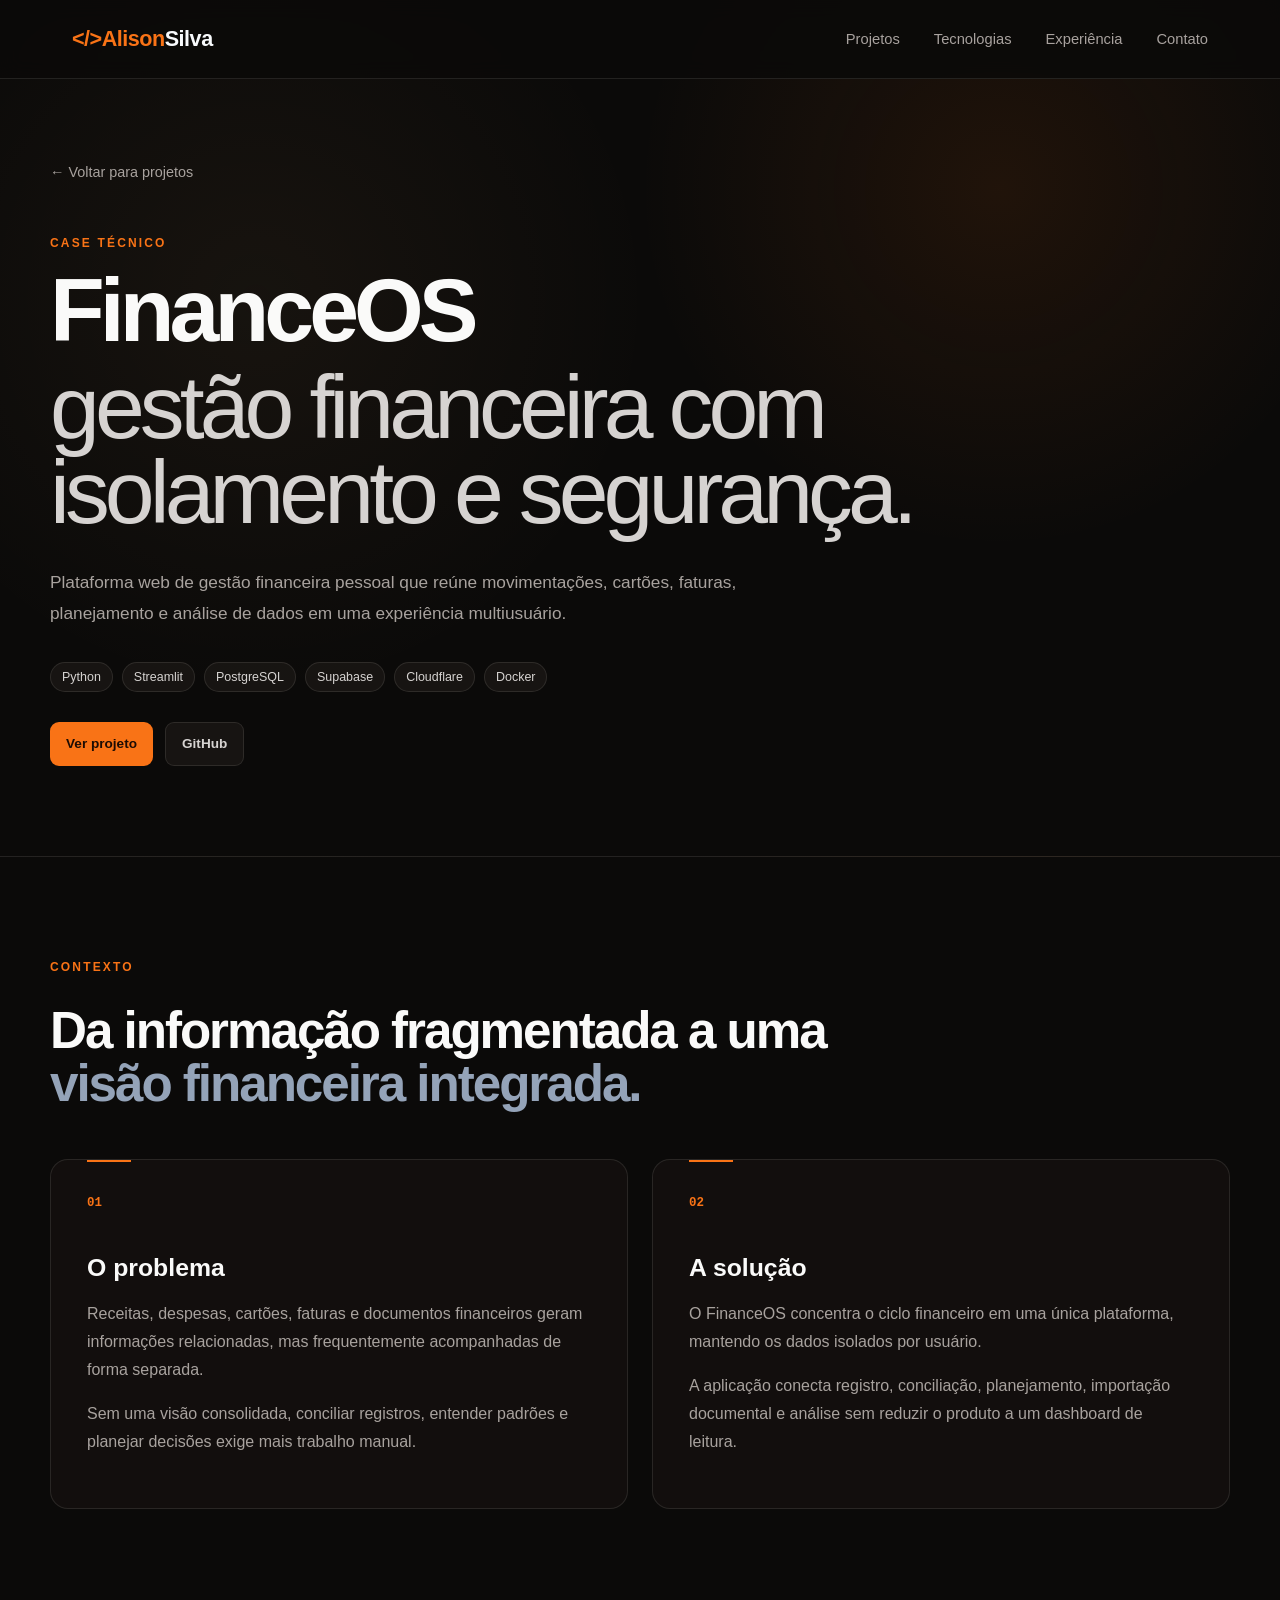
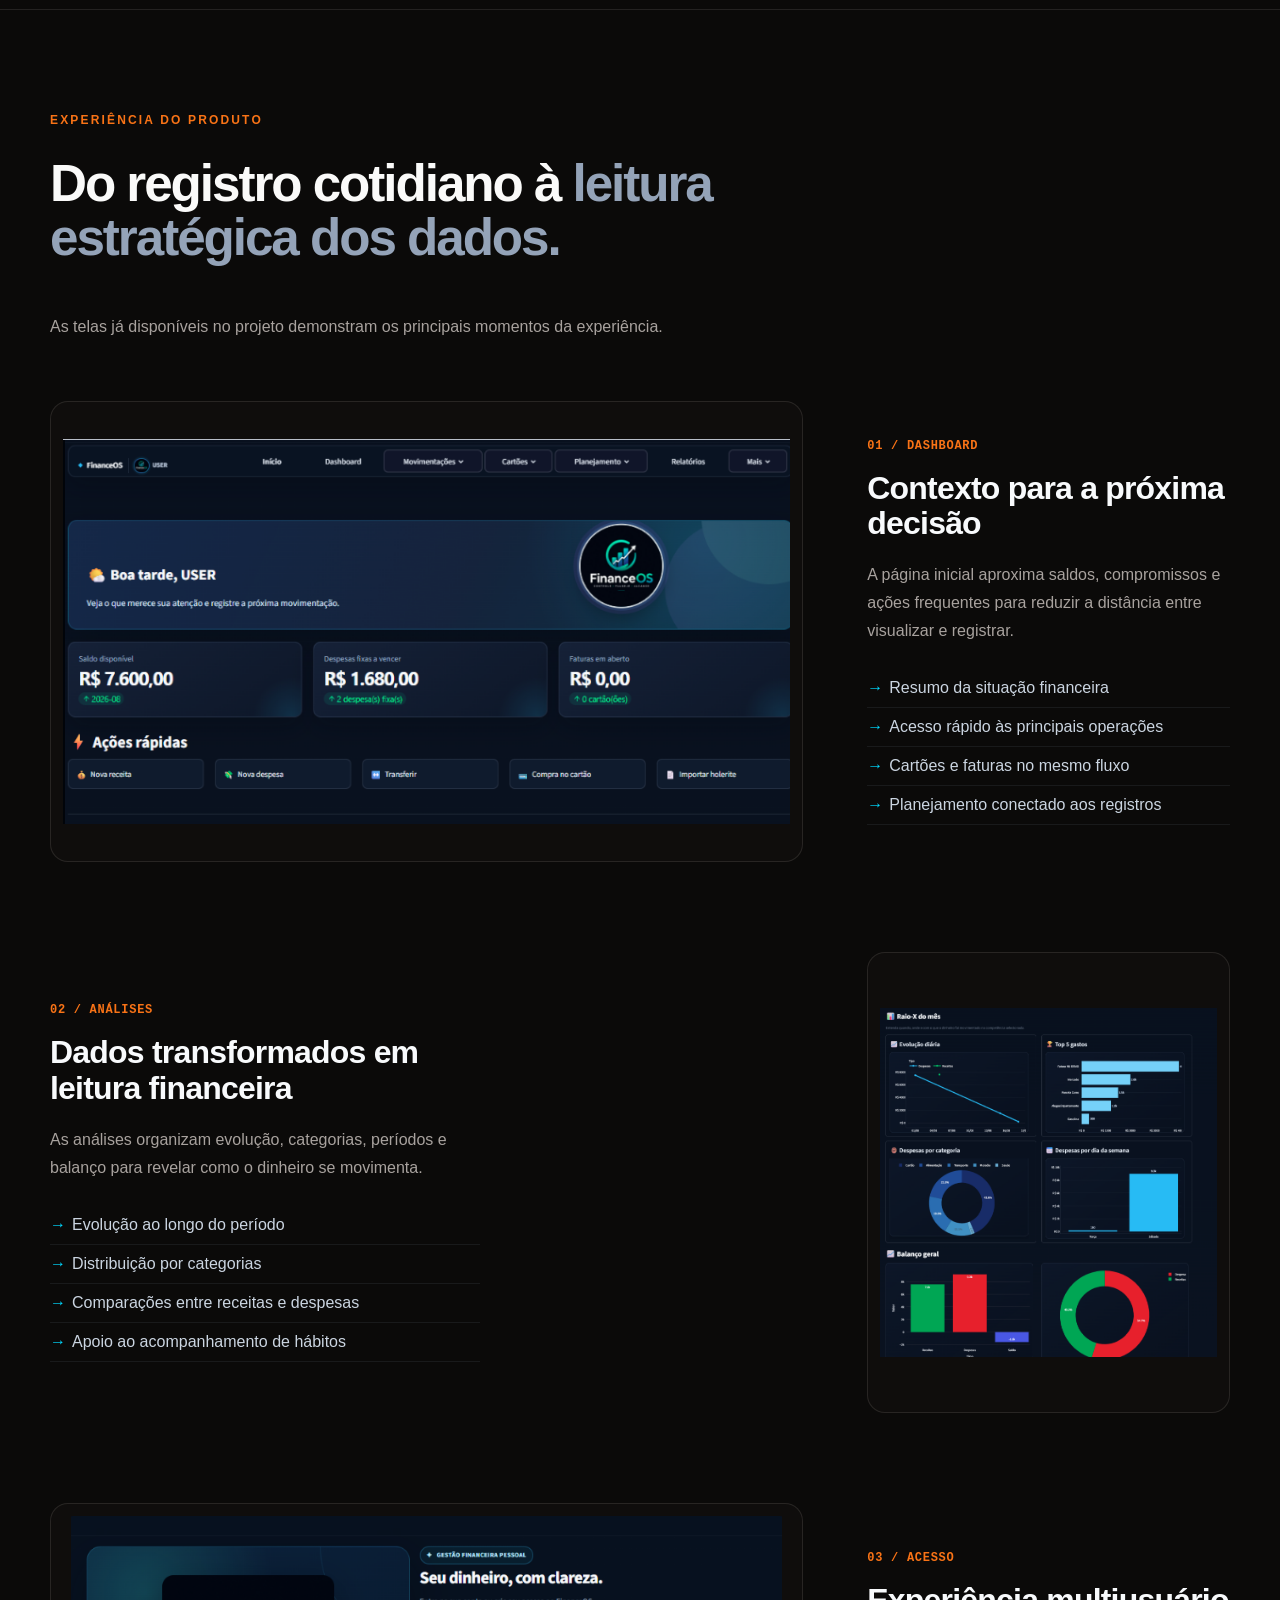
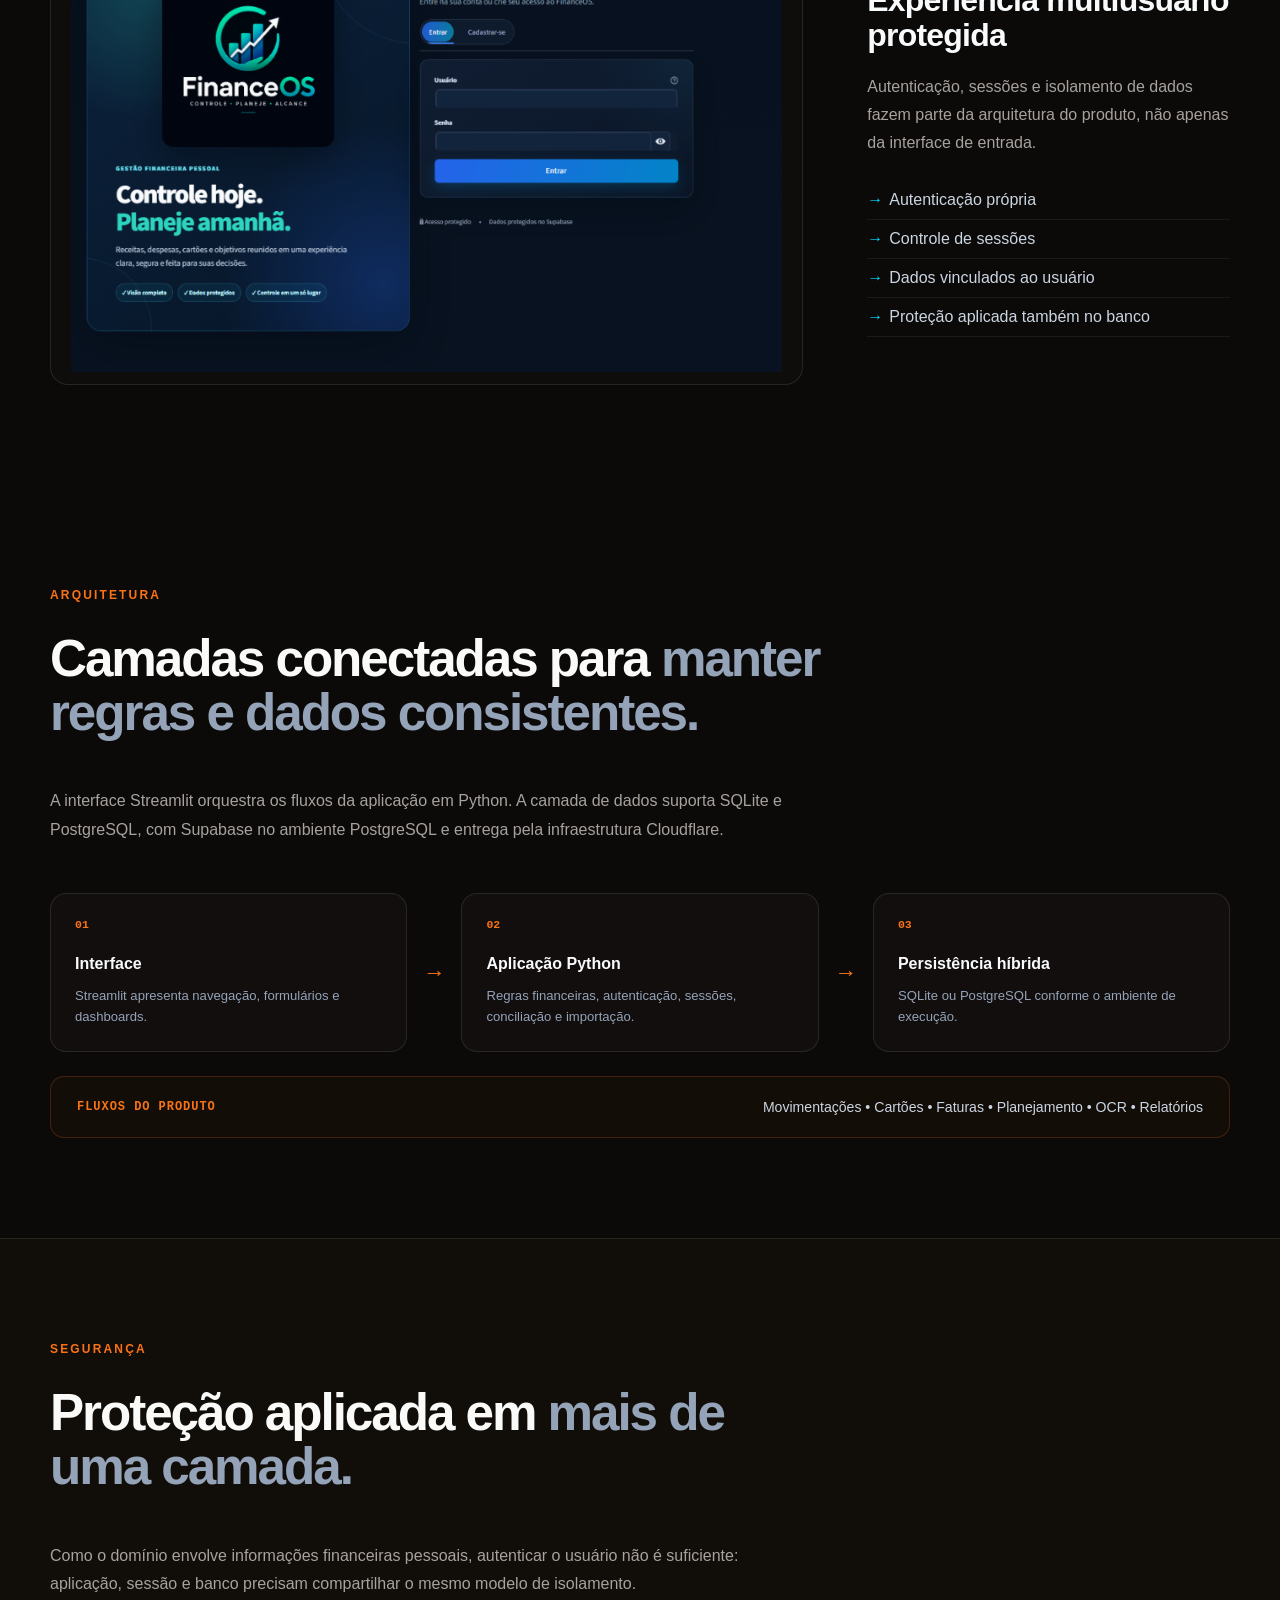
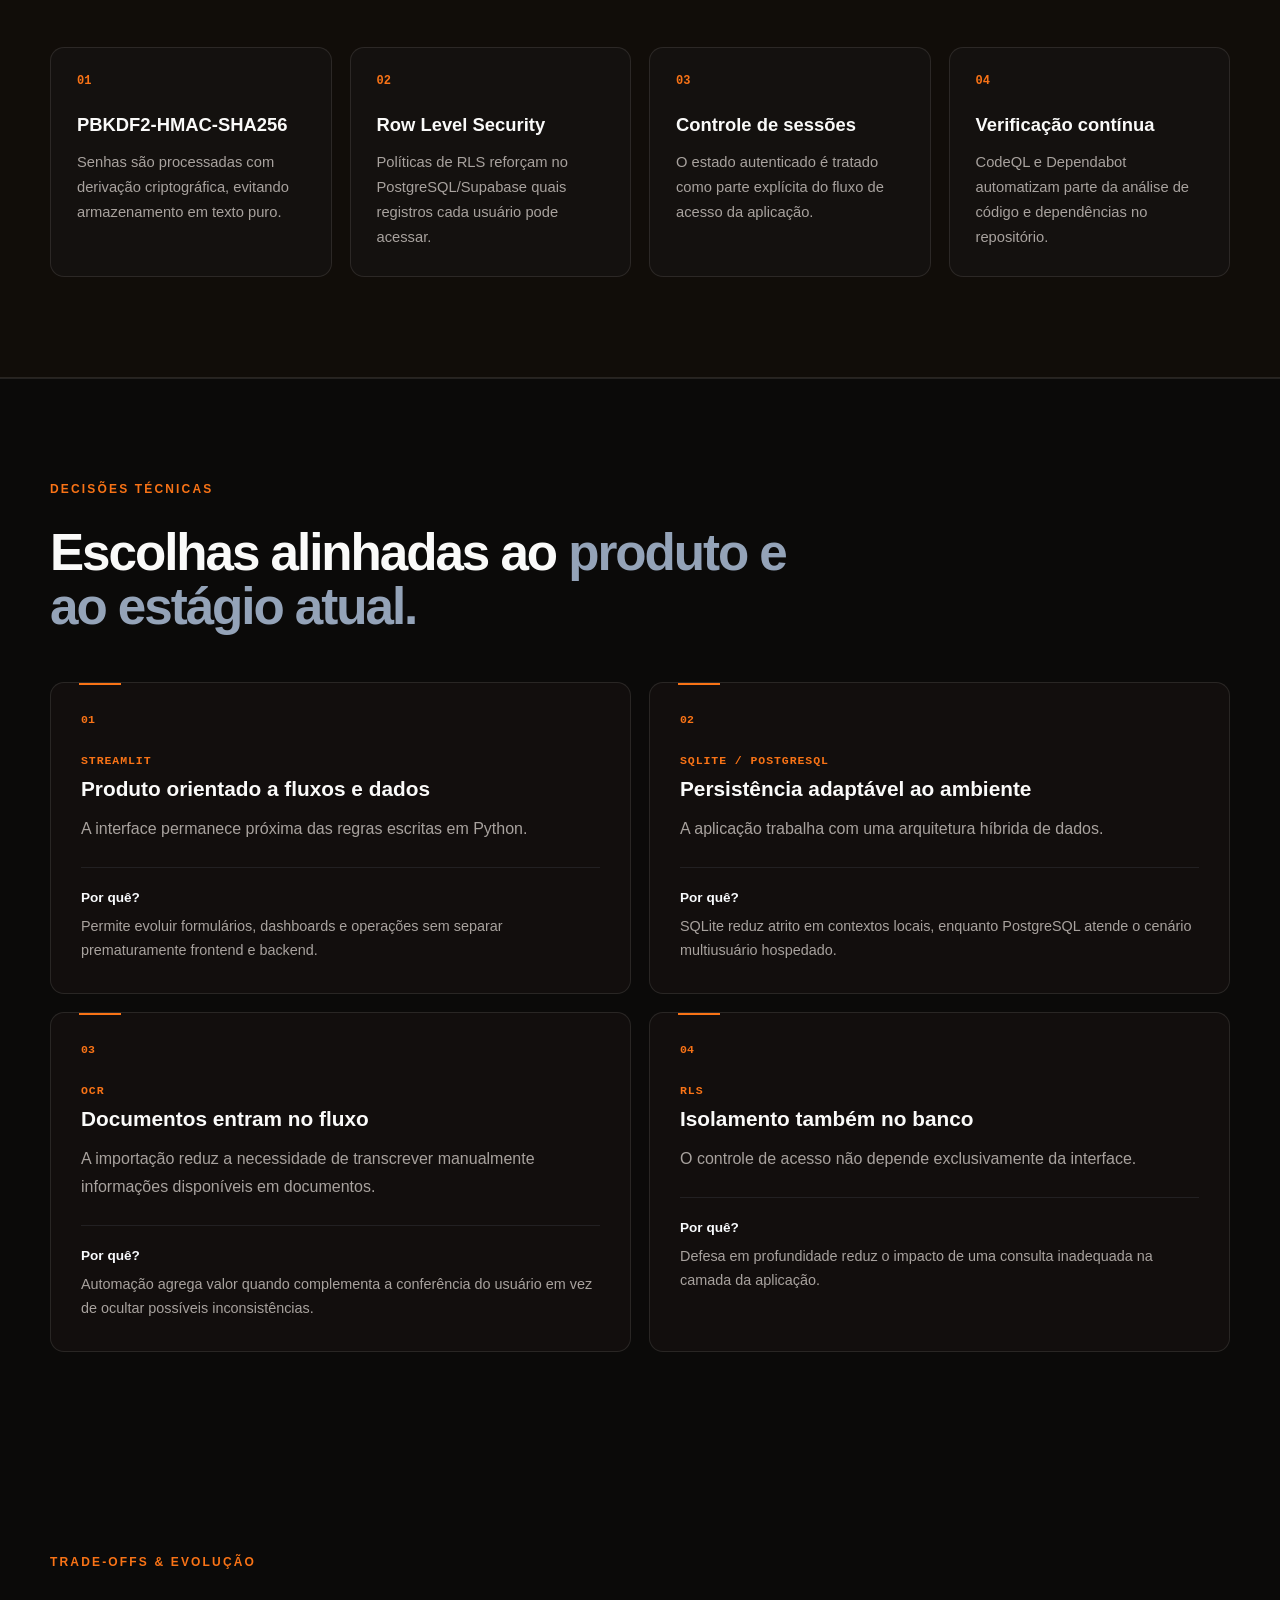
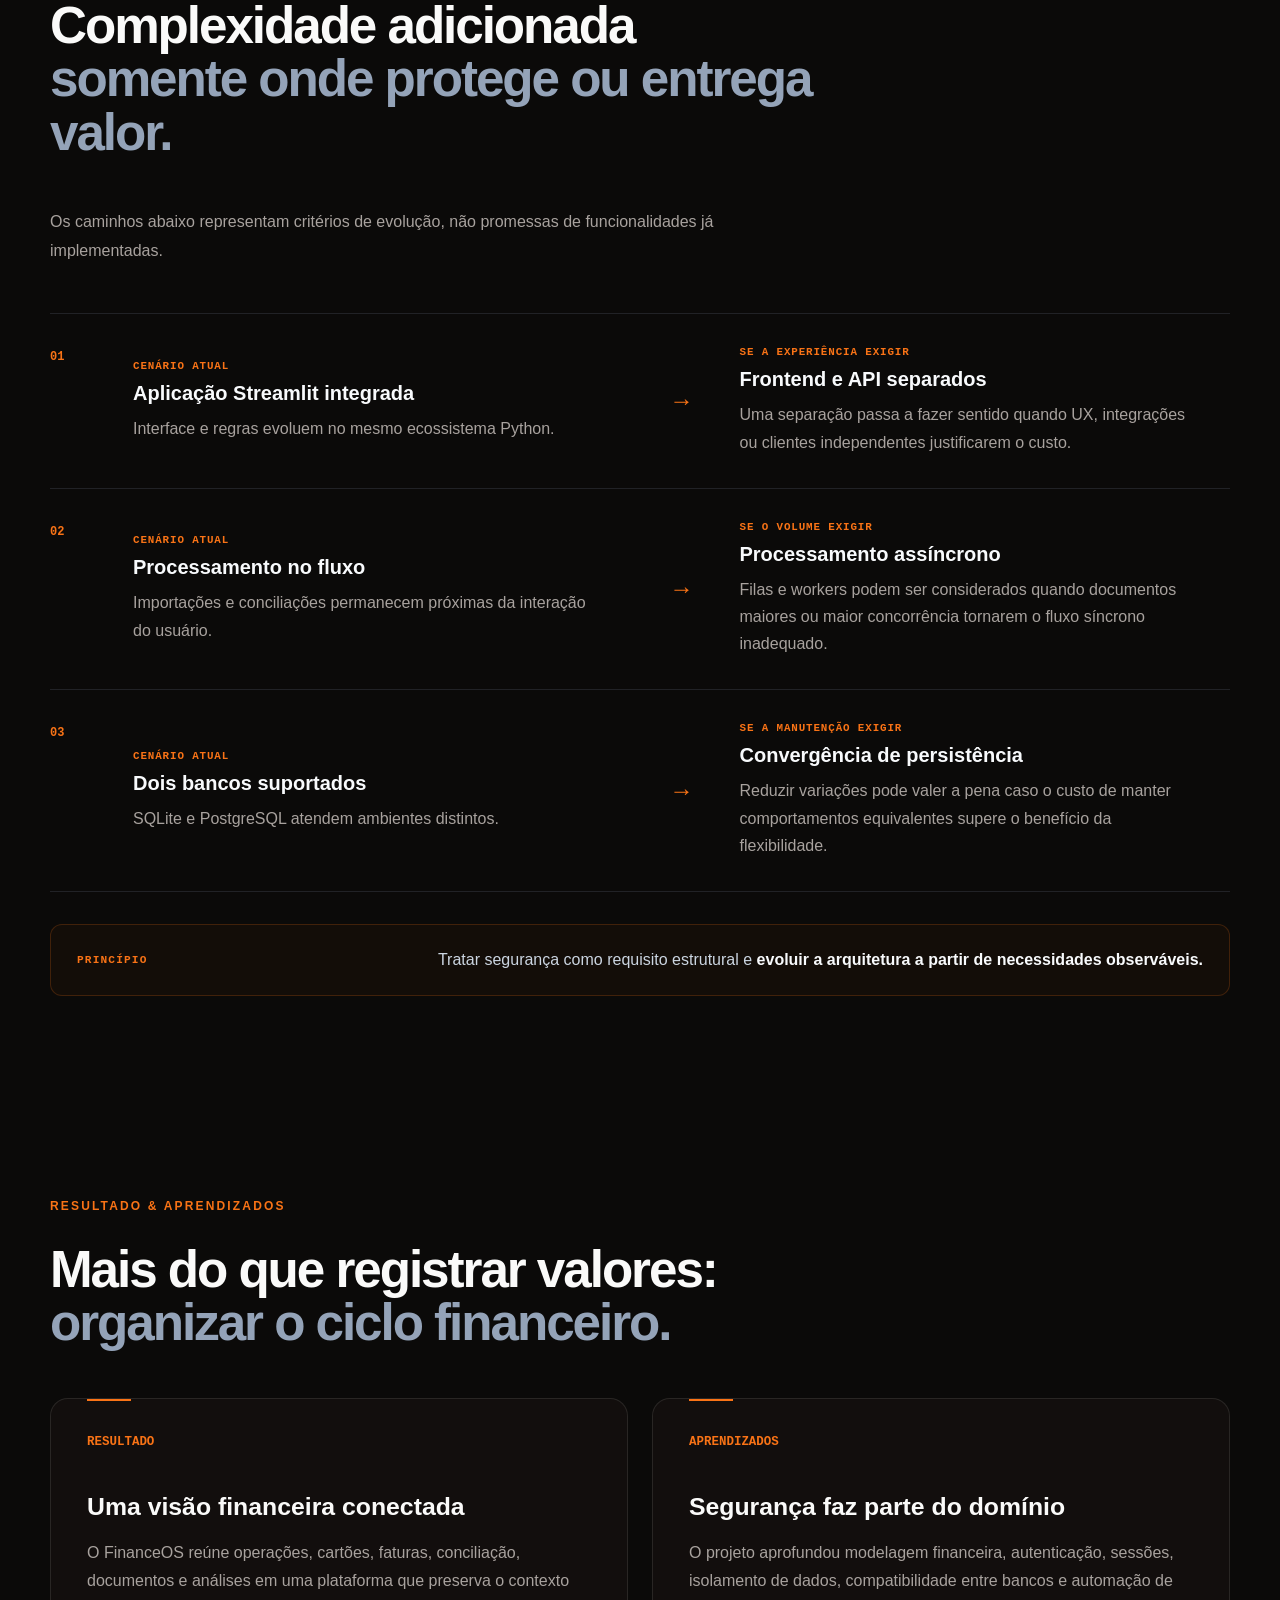
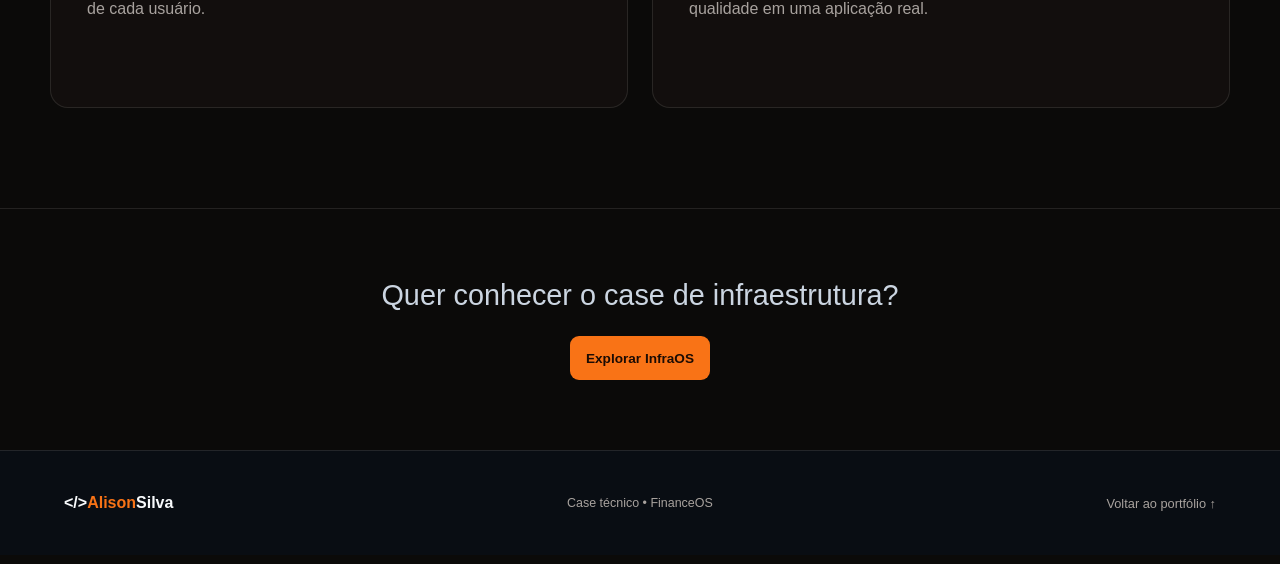
==== commit 4d2df4b1: "Refine portfolio with warm terminal palette" ====
--- a/financeos.html
+++ b/financeos.html
@@ -5,7 +5,7 @@
     <meta name="viewport" content="width=device-width, initial-scale=1.0">
     <title>FinanceOS | Case de Gestão Financeira e Segurança</title>
     <meta name="description" content="Case técnico do FinanceOS: gestão financeira com Python, Streamlit, PostgreSQL, Supabase, RLS, autenticação própria e importação de documentos com OCR.">
-    <meta name="theme-color" content="#07111f">
+    <meta name="theme-color" content="#0b0a09">
     <meta property="og:title" content="FinanceOS | Case de Gestão Financeira e Segurança">
     <meta property="og:description" content="Arquitetura, segurança e decisões técnicas de uma plataforma de gestão financeira pessoal.">
     <meta property="og:type" content="article">
--- a/css/style.css
+++ b/css/style.css
@@ -2768,6 +2768,271 @@
     }
 }
 
+/* =====================================================
+   IDENTIDADE AUTORAL — TERMINAL QUENTE
+   Grafite profundo, laranja queimado e superfícies secas.
+===================================================== */
+
+:root {
+    --theme-bg: #0b0a09;
+    --theme-surface: #14110f;
+    --theme-surface-raised: #1c1917;
+    --theme-text: #fafaf9;
+    --theme-muted: #a8a29e;
+    --theme-soft: #d6d3d1;
+    --theme-accent: #f97316;
+    --theme-accent-strong: #ea580c;
+    --theme-accent-soft: #fdba74;
+    --theme-border: rgba(168, 162, 158, 0.16);
+    --theme-border-strong: rgba(249, 115, 22, 0.3);
+}
+
+html {
+    color-scheme: dark;
+}
+
+body {
+    background: var(--theme-bg);
+    color: var(--theme-text);
+}
+
+.header {
+    background: rgba(11, 10, 9, 0.92);
+    border-bottom-color: var(--theme-border);
+    backdrop-filter: blur(10px);
+}
+
+.hero {
+    background:
+        radial-gradient(circle at 18% 18%, rgba(249, 115, 22, 0.07), transparent 28%),
+        radial-gradient(circle at 82% 34%, rgba(194, 65, 12, 0.045), transparent 32%),
+        var(--theme-bg);
+}
+
+.case-finance .case-hero {
+    background:
+        radial-gradient(circle at 76% 24%, rgba(249, 115, 22, 0.065), transparent 30%),
+        radial-gradient(circle at 18% 38%, rgba(194, 65, 12, 0.04), transparent 34%),
+        var(--theme-bg);
+}
+
+.case-hero h1 span {
+    color: var(--theme-soft);
+}
+
+.logo span,
+.footer-logo span,
+.hero-label,
+.section-label,
+.project-number,
+.technology-number,
+.timeline-period,
+.education-number,
+.contact-type,
+.case-number,
+.case-feature-number,
+.architecture-number,
+.architecture-arrow,
+.architecture-output span,
+.decision-number,
+.decision-tech,
+.evolution-index span,
+.evolution-label,
+.evolution-arrow,
+.evolution-principle-label,
+.security-card > span {
+    color: var(--theme-accent);
+}
+
+.hero h1 span,
+.technologies h2 span,
+.experience h2 span,
+.education h2 span,
+.contact h2 span {
+    background: linear-gradient(90deg, var(--theme-accent-soft), var(--theme-accent));
+    -webkit-background-clip: text;
+    background-clip: text;
+    -webkit-text-fill-color: transparent;
+}
+
+.nav-links a,
+.hero-description,
+.about-text p,
+.project-content p,
+.technologies-intro,
+.experience-intro,
+.education-intro,
+.contact-text p,
+.case-hero-description,
+.case-section-intro,
+.case-card p,
+.case-feature-content p,
+.decision-card > p,
+.decision-reason p,
+.evolution-current p,
+.evolution-future p,
+.security-card p,
+.footer p,
+.back-to-top,
+.case-back {
+    color: var(--theme-muted);
+}
+
+.nav-links a:hover,
+.nav-links a.active,
+.case-back:hover,
+.back-to-top:hover {
+    color: var(--theme-text);
+}
+
+.nav-links a::after,
+.decision-card::before,
+.case-card::before,
+.timeline-item::before,
+.education-card::before {
+    background: var(--theme-accent);
+}
+
+:where(a, button):focus-visible {
+    outline-color: var(--theme-accent-soft);
+}
+
+.btn-primary,
+.project-btn.primary {
+    background: var(--theme-accent);
+    color: #1c0c04;
+    border-color: var(--theme-accent);
+    box-shadow: none;
+}
+
+.btn-primary:hover,
+.project-btn.primary:hover {
+    background: var(--theme-accent-strong);
+    border-color: var(--theme-accent-strong);
+}
+
+.btn-secondary,
+.project-btn,
+.contact-card,
+.hero-tech span,
+.project-stack span,
+.technology-tags span,
+.timeline-tags span,
+.education-tags span {
+    background: rgba(28, 25, 23, 0.72);
+    border-color: var(--theme-border);
+    color: var(--theme-soft);
+}
+
+.btn-secondary:hover,
+.project-btn:hover,
+.contact-card:hover {
+    border-color: var(--theme-border-strong);
+}
+
+.code-card,
+.highlight-card,
+.project-card,
+.technology-card,
+.timeline-content,
+.education-card,
+.contact-card,
+.case-card,
+.architecture-step,
+.decision-card,
+.security-card {
+    background: rgba(20, 17, 15, 0.82);
+    border-color: var(--theme-border);
+    box-shadow: none;
+}
+
+.code-card {
+    box-shadow: 0 28px 70px rgba(0, 0, 0, 0.34);
+}
+
+.project-card:hover,
+.technology-card:hover,
+.education-card:hover,
+.contact-card:hover {
+    border-color: var(--theme-border-strong);
+}
+
+.project-featured,
+.contact-card-primary {
+    border-color: rgba(249, 115, 22, 0.24);
+}
+
+.architecture-output,
+.evolution-principle {
+    background: rgba(249, 115, 22, 0.035);
+    border-color: rgba(249, 115, 22, 0.2);
+}
+
+.case-privacy,
+.case-security {
+    background: rgba(249, 115, 22, 0.018);
+    border-color: var(--theme-border);
+}
+
+.case-feature-image,
+.finance-carousel,
+.infra-carousel {
+    background: rgba(20, 17, 15, 0.64);
+    border-color: var(--theme-border);
+}
+
+.finance-carousel .carousel-btn,
+.infra-carousel .carousel-btn {
+    background: rgba(11, 10, 9, 0.9);
+    border-color: rgba(168, 162, 158, 0.28);
+}
+
+.carousel .carousel-dot.active::before {
+    background: var(--theme-accent);
+}
+
+.carousel .carousel-dot::before {
+    background: #57534e;
+}
+
+.timeline::before,
+.timeline-marker,
+.education-status.progress {
+    background: var(--theme-accent);
+}
+
+.timeline-marker {
+    box-shadow: 0 0 0 4px rgba(249, 115, 22, 0.1);
+}
+
+.education-status.progress {
+    color: #1c0c04;
+}
+
+.case-section,
+.about,
+.projects,
+.technologies,
+.experience,
+.education,
+.contact,
+.footer,
+.case-hero,
+.case-features,
+.case-decisions,
+.case-cta {
+    border-color: var(--theme-border);
+}
+
+.contact-card-secondary {
+    background: rgba(20, 17, 15, 0.45);
+}
+
+::selection {
+    background: rgba(249, 115, 22, 0.32);
+    color: var(--theme-text);
+}
+
 @media (max-width: 430px) {
     .logo strong {
         display: none;
@@ -2918,3 +3183,127 @@
         padding: 24px;
     }
 }
+
+/* Alvos de toque — auditoria mobile final */
+
+.project-btn,
+.logo,
+.case-back,
+.footer-logo,
+.back-to-top {
+    min-height: 44px;
+    display: inline-flex;
+    align-items: center;
+    justify-content: center;
+}
+
+.project-content,
+.project-preview {
+    min-width: 0;
+}
+
+.project-links {
+    flex-wrap: wrap;
+}
+
+.carousel .carousel-dot,
+.carousel .carousel-dot.active {
+    position: relative;
+    width: 44px;
+    min-width: 44px;
+    height: 44px;
+    min-height: 44px;
+    background: transparent;
+}
+
+.carousel .carousel-dot::before {
+    content: "";
+    position: absolute;
+    top: 50%;
+    left: 50%;
+    width: 10px;
+    height: 10px;
+    border-radius: 999px;
+    background: #475569;
+    transform: translate(-50%, -50%);
+}
+
+.carousel .carousel-dot.active::before {
+    width: 26px;
+    background: #00d4ff;
+}
+
+.carousel .carousel-dots {
+    gap: 0;
+}
+
+@media (max-width: 780px) {
+    .nav-links a {
+        min-height: 44px;
+        display: inline-flex;
+        align-items: center;
+        padding-inline: 3px;
+    }
+
+    .nav-links a::after {
+        bottom: 3px;
+    }
+}
+
+@media (max-width: 430px) {
+    .navbar {
+        gap: 12px;
+    }
+
+    .nav-links {
+        max-width: none;
+        gap: 14px;
+        overflow: visible;
+    }
+
+    .nav-links li:nth-child(2),
+    .nav-links li:nth-child(4),
+    .nav-links li:nth-child(5),
+    .nav-links li:nth-child(6),
+    .nav-links li:nth-child(7) {
+        display: none;
+    }
+
+    .nav-links a {
+        font-size: 0.78rem;
+    }
+}
+
+/* Ajustes finais para componentes adicionados após a base do tema */
+.case-finance .case-hero {
+    background:
+        radial-gradient(circle at 78% 22%, rgba(249, 115, 22, 0.09), transparent 30%),
+        radial-gradient(circle at 20% 35%, rgba(253, 186, 116, 0.05), transparent 34%),
+        var(--theme-bg);
+}
+
+.case-security {
+    border-color: var(--theme-border);
+    background: rgba(249, 115, 22, 0.025);
+}
+
+.security-card {
+    border-color: var(--theme-border);
+    background: var(--theme-surface);
+}
+
+.security-card > span {
+    color: var(--theme-accent);
+}
+
+.security-card p {
+    color: var(--theme-muted);
+}
+
+.carousel .carousel-dot::before {
+    background: #57534e;
+}
+
+.carousel .carousel-dot.active::before {
+    background: var(--theme-accent);
+}
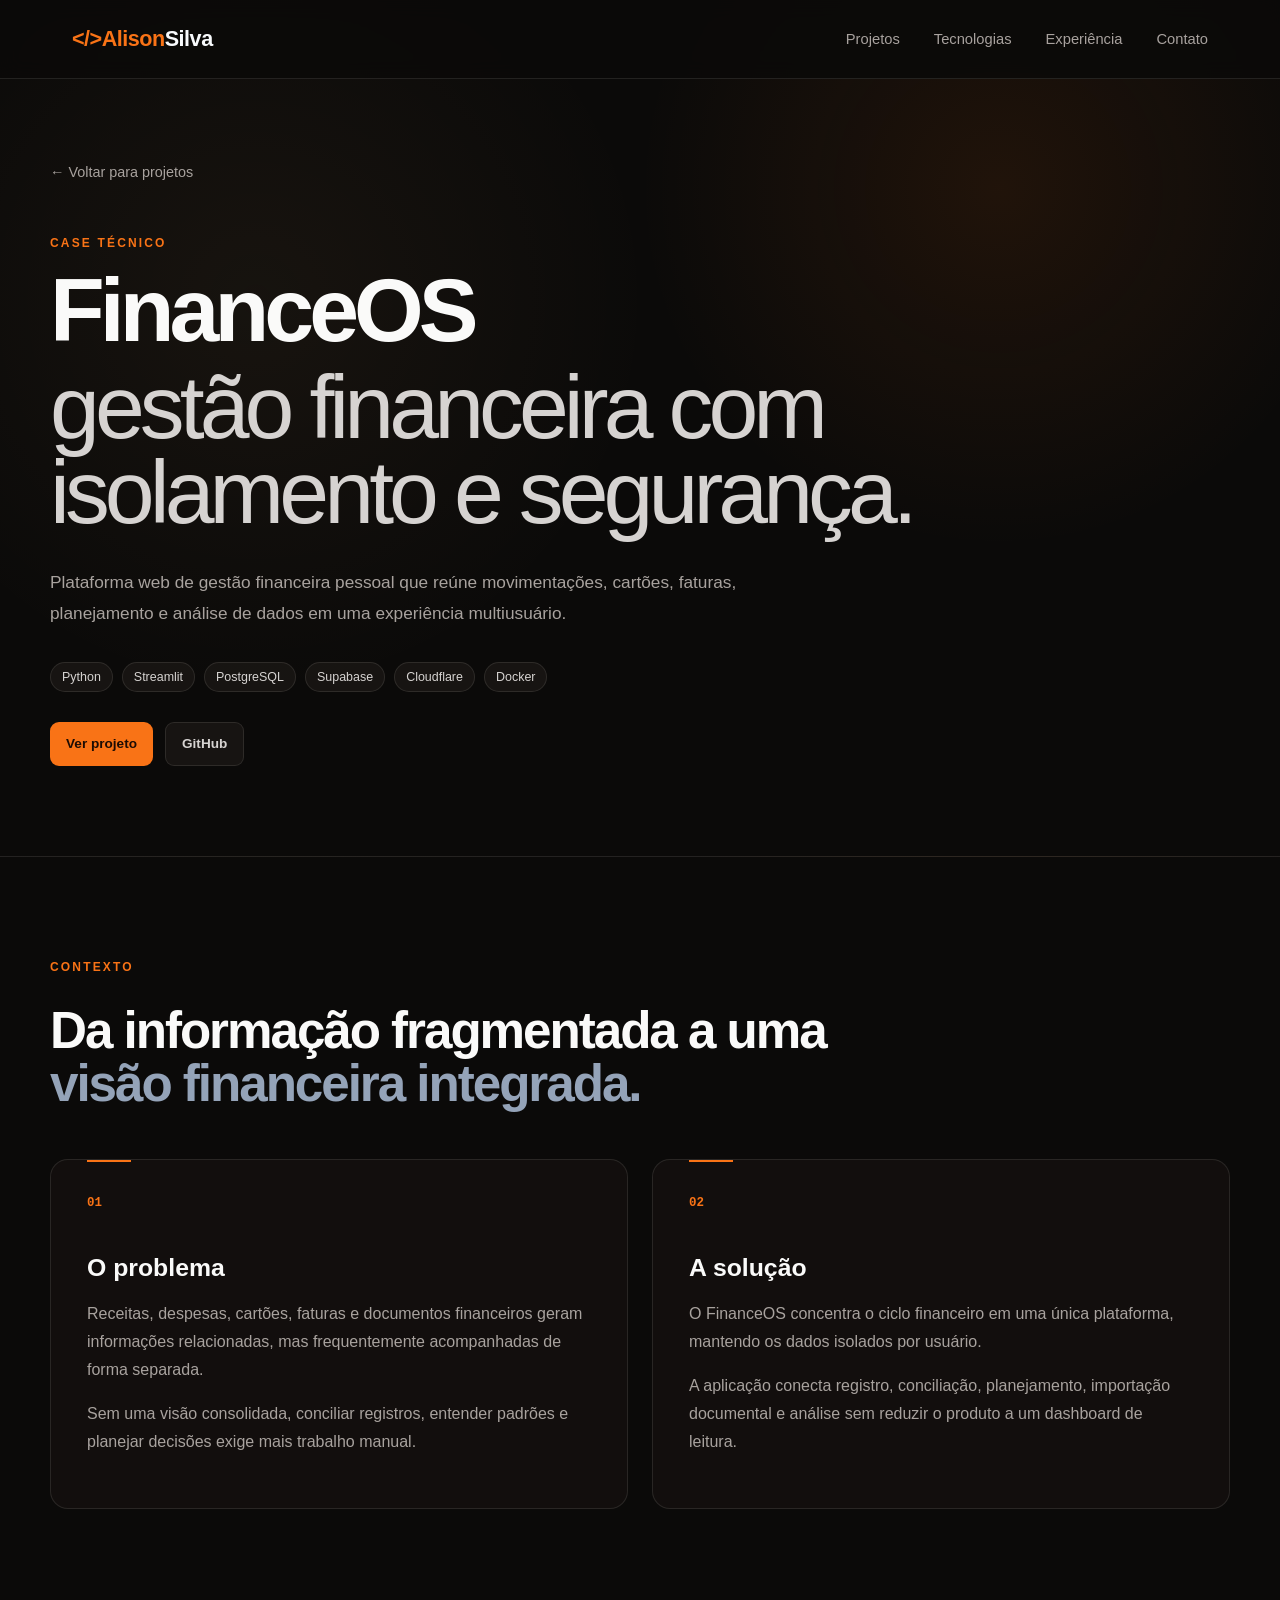
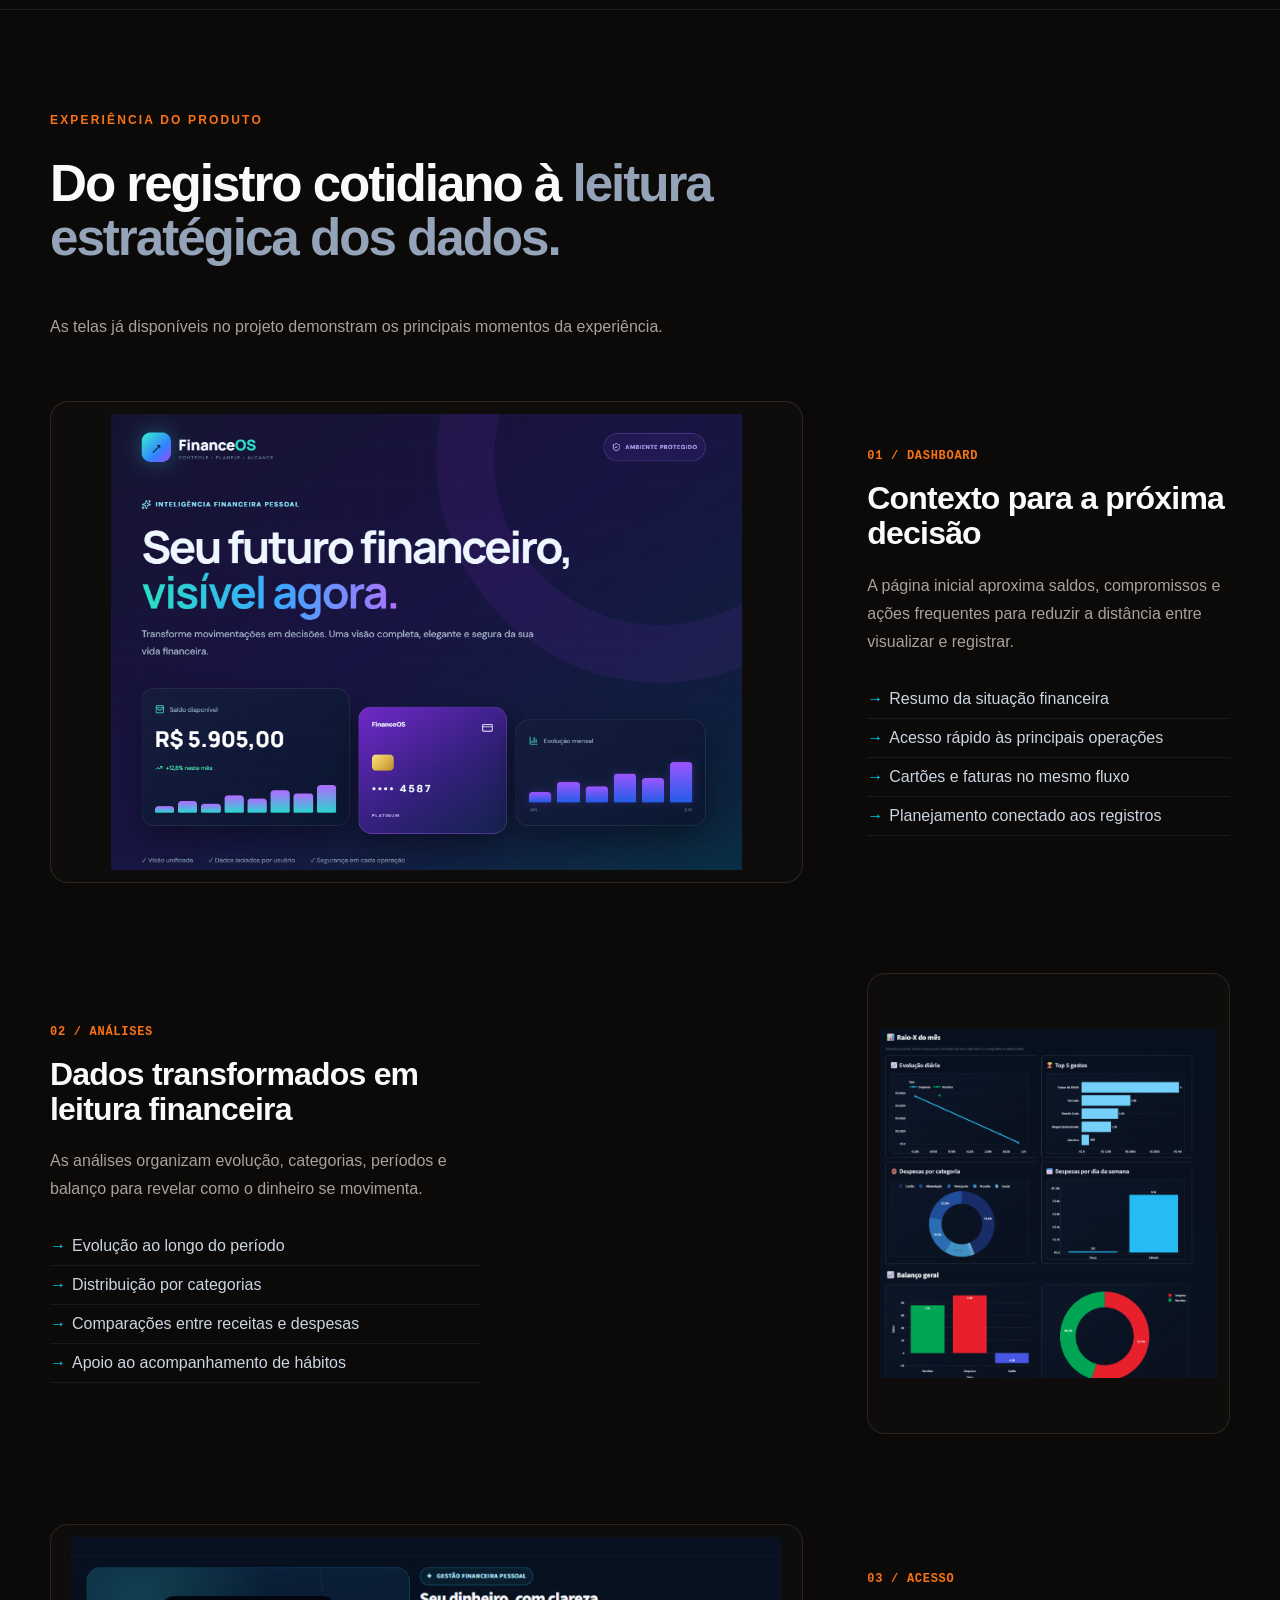
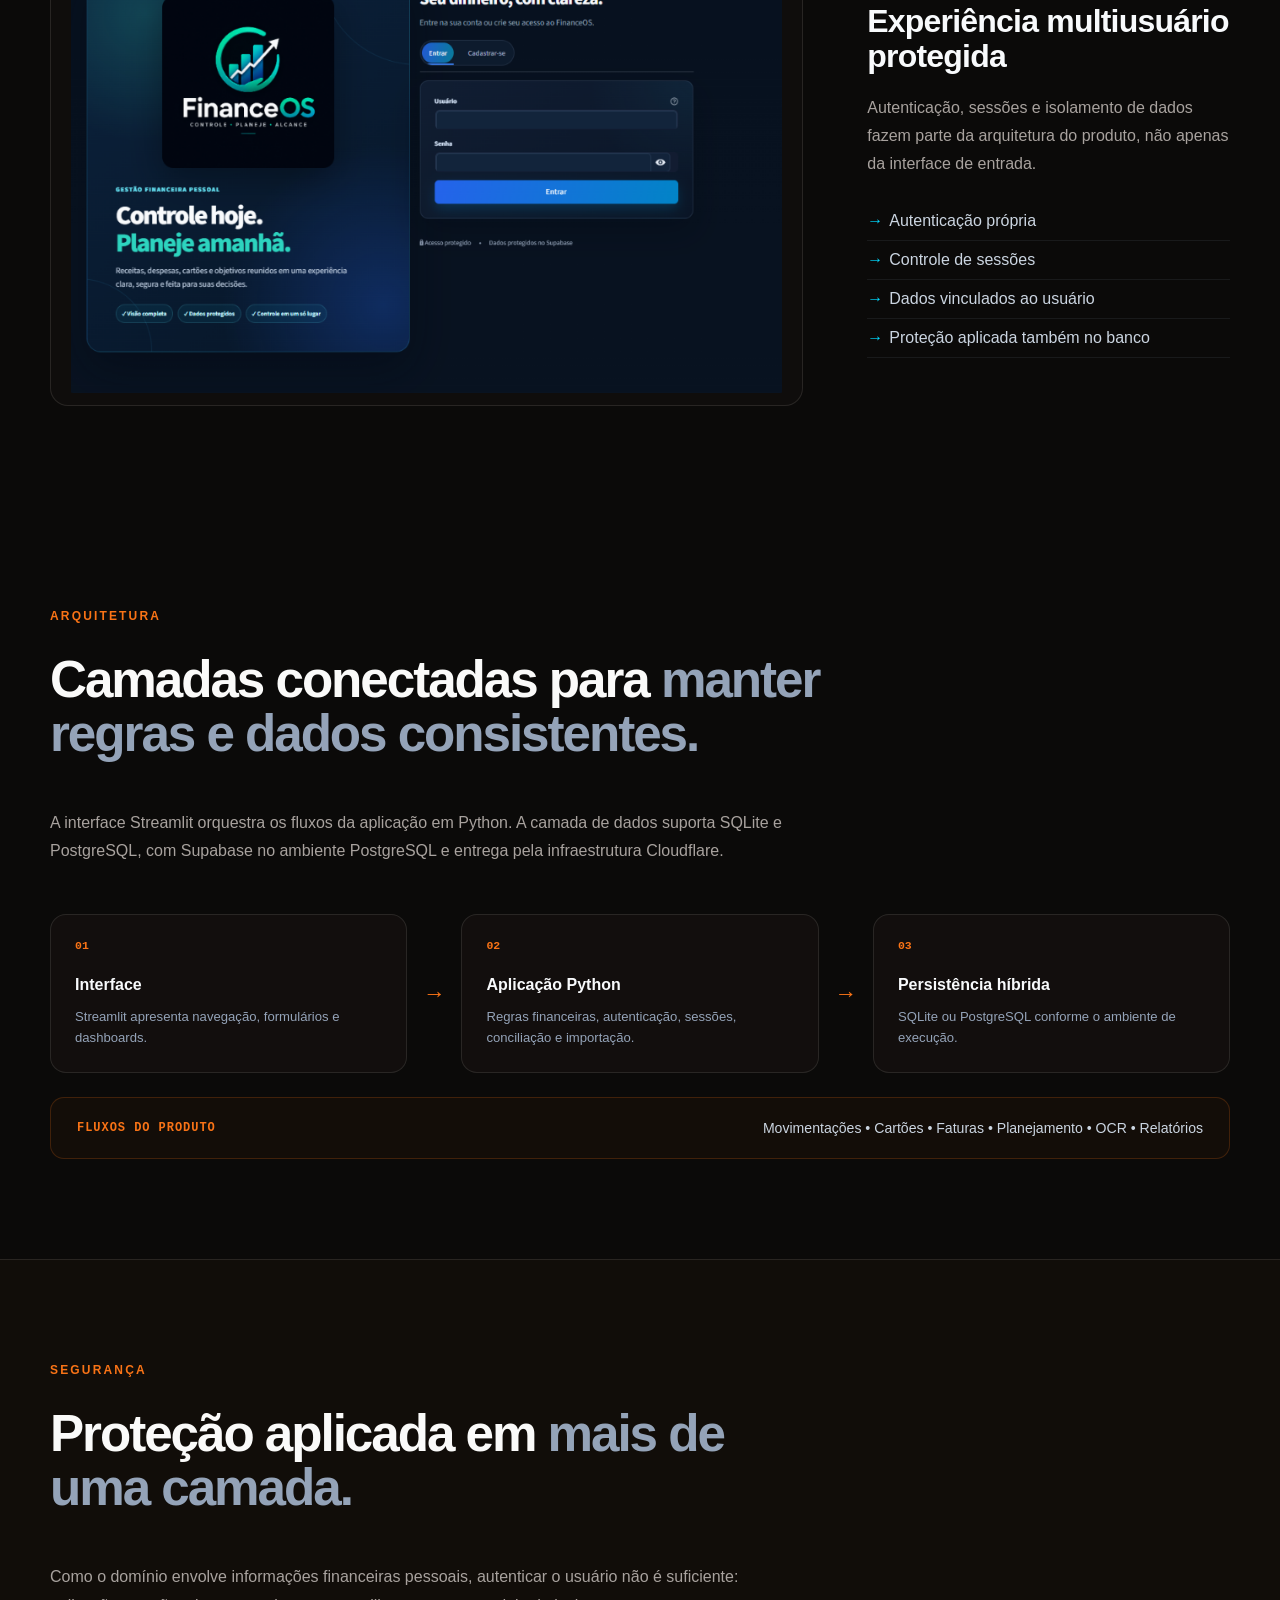
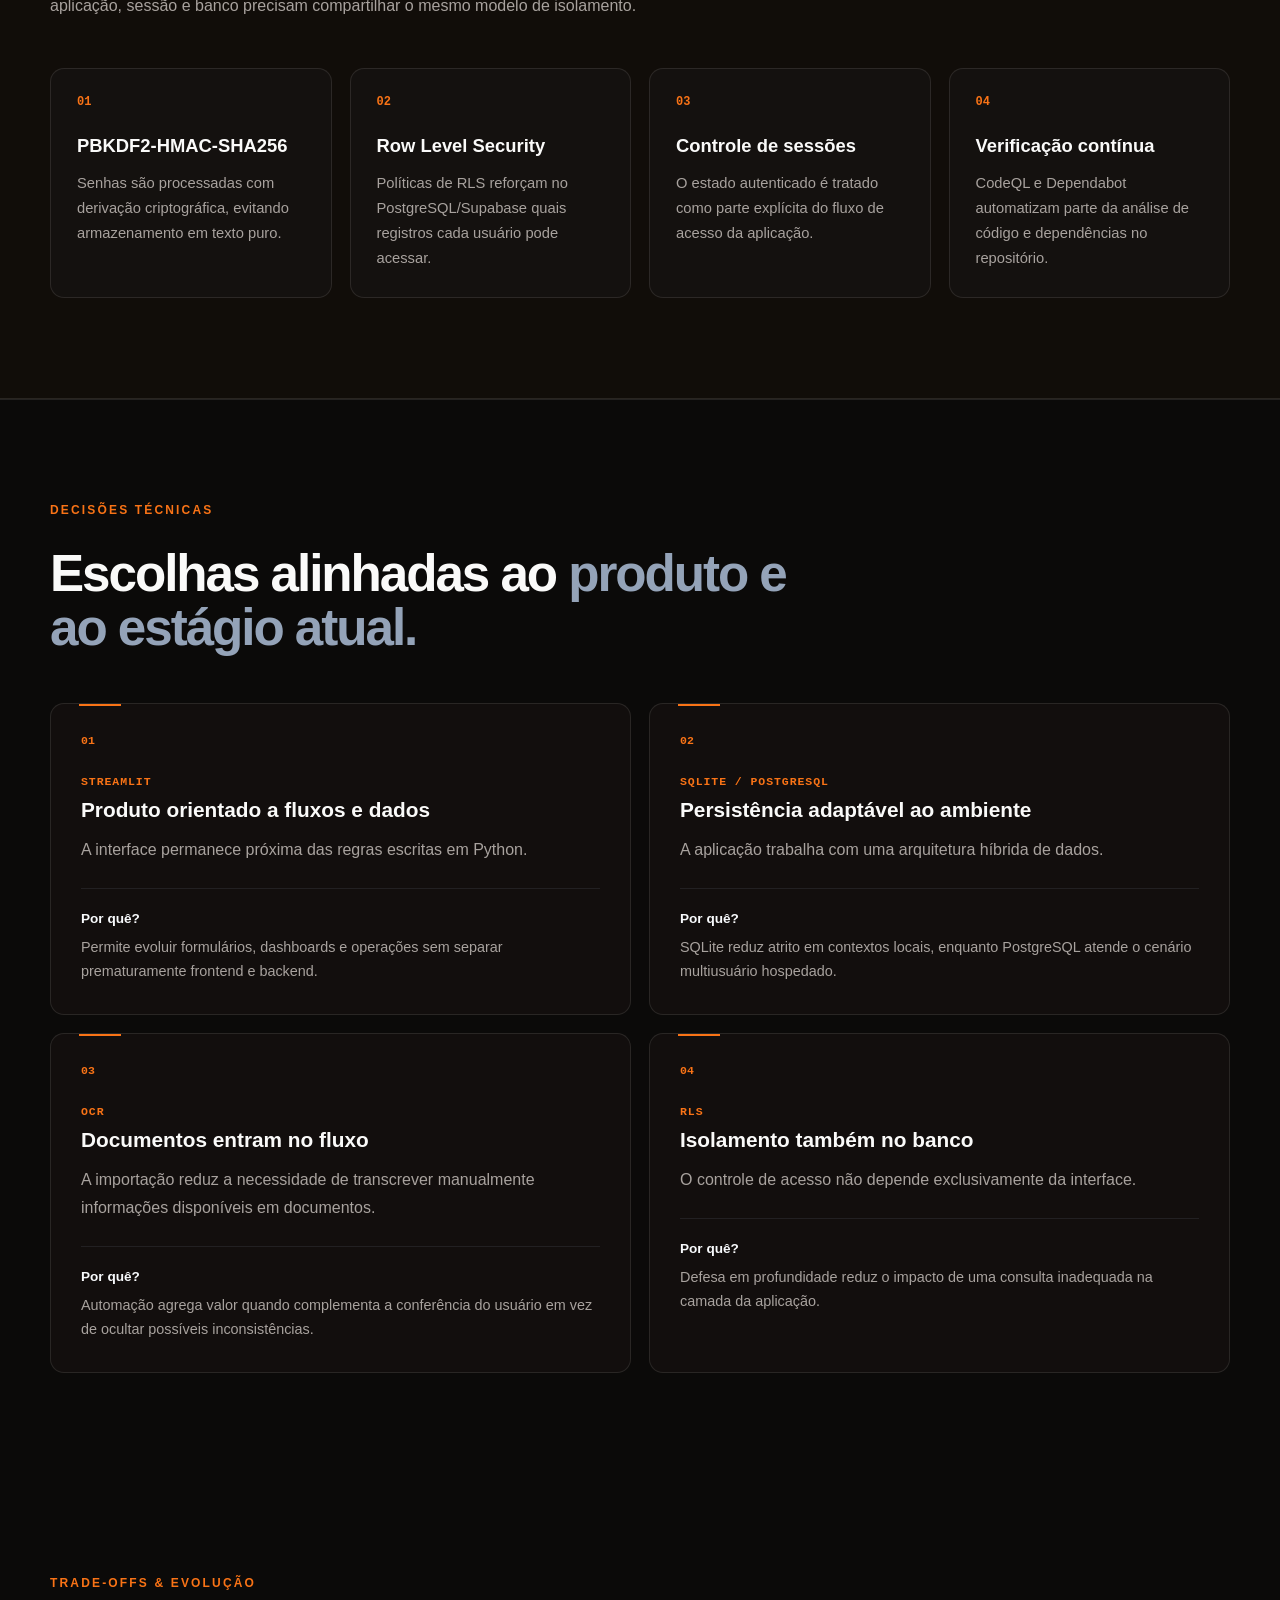
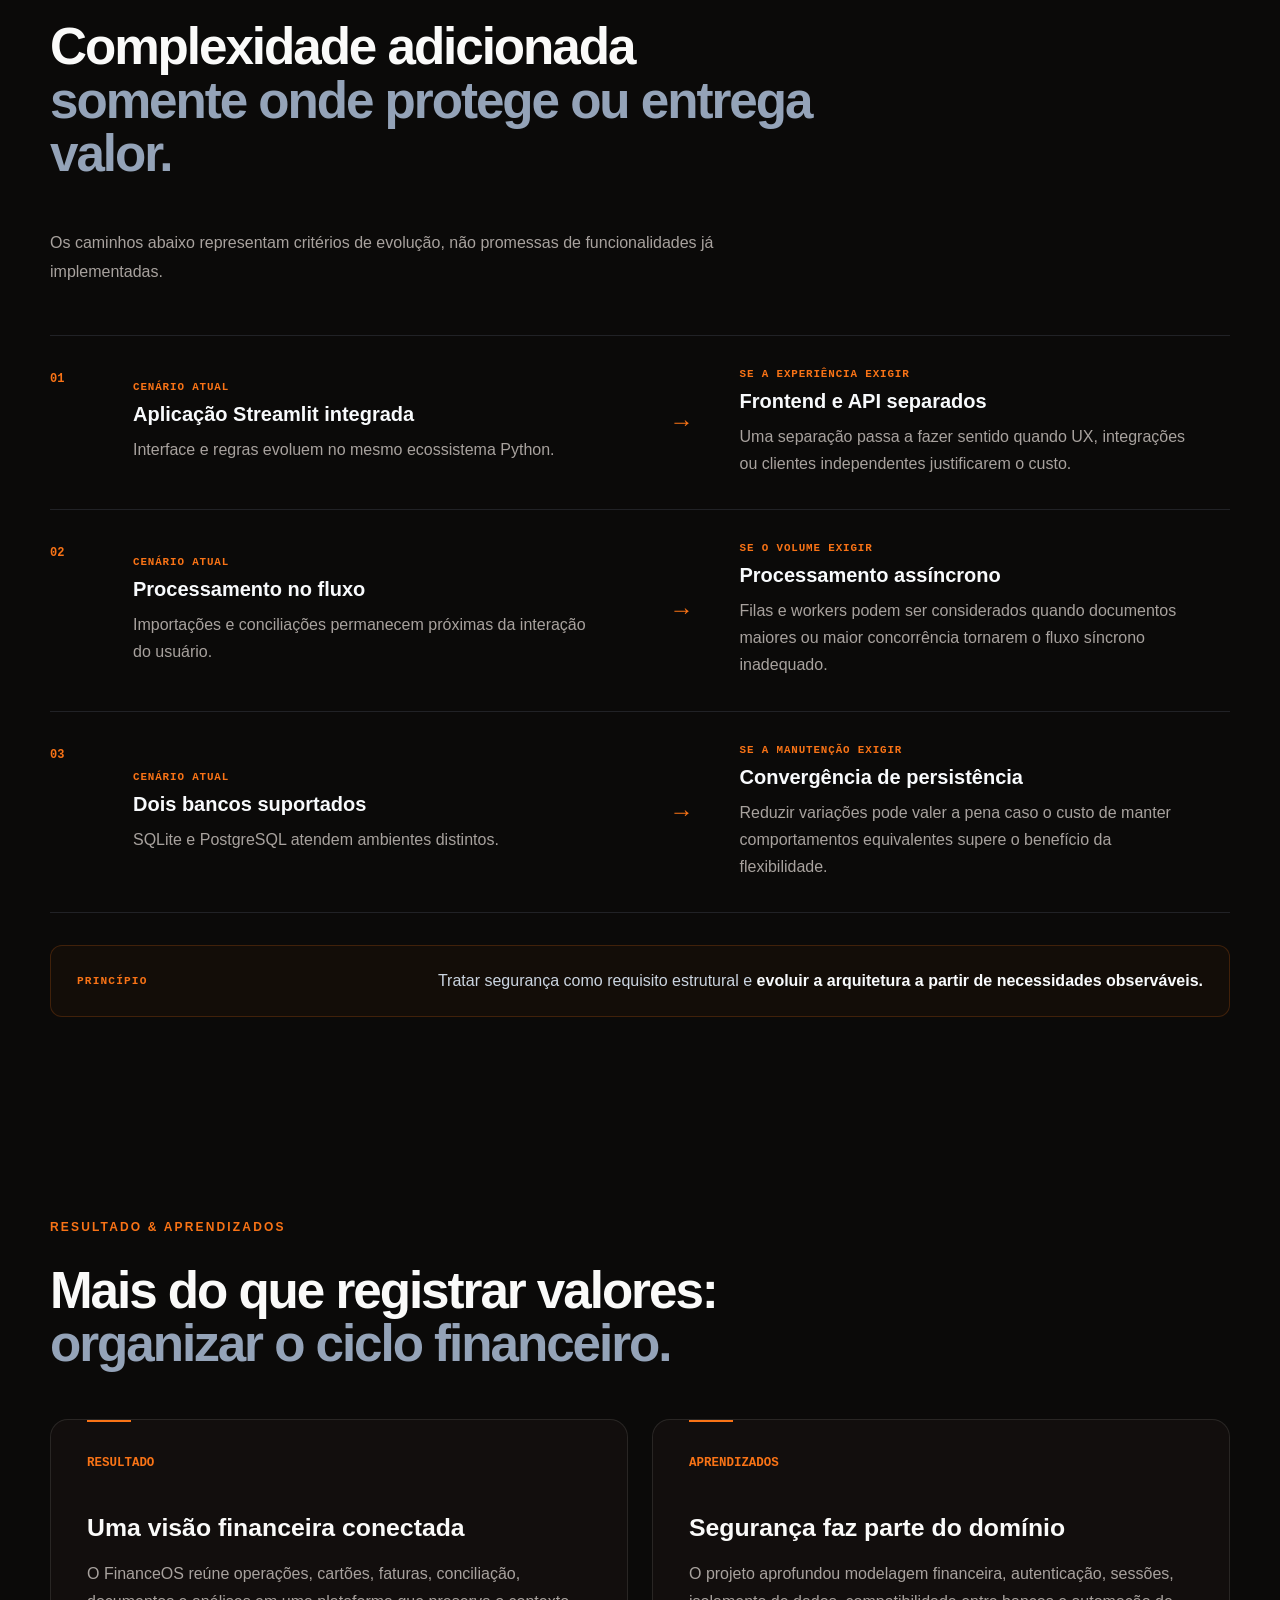
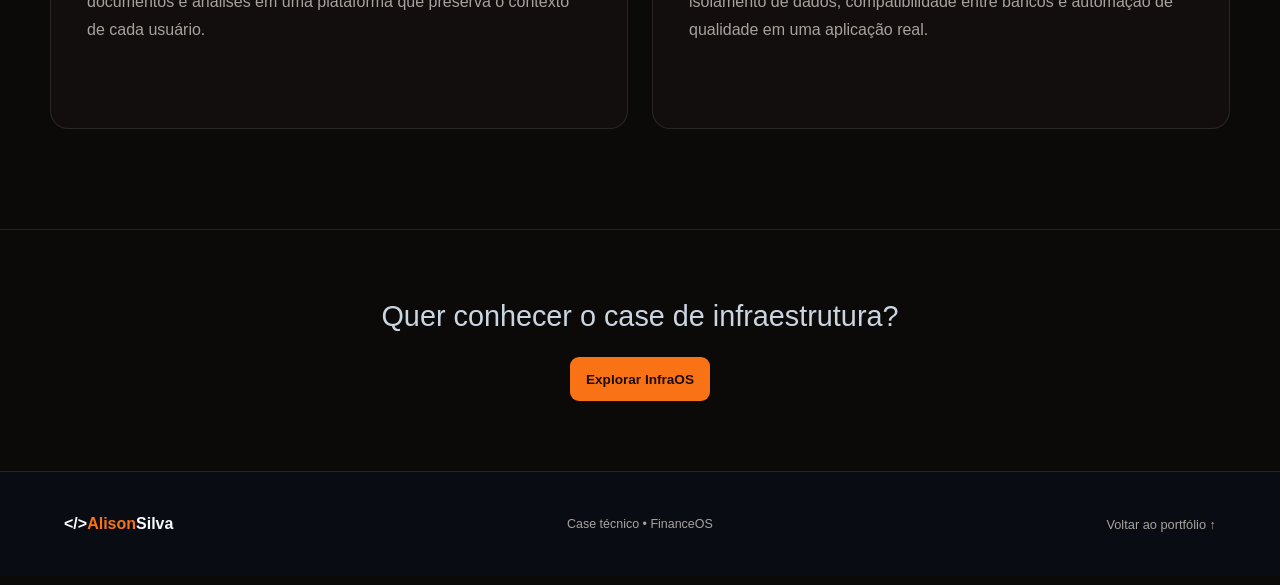
==== commit 3df4f2fb: "Update FinanceOS portfolio artwork" ====
--- a/financeos.html
+++ b/financeos.html
@@ -59,7 +59,7 @@
             <p class="case-section-intro">As telas já disponíveis no projeto demonstram os principais momentos da experiência.</p>
             <div class="case-feature-list">
                 <article class="case-feature">
-                    <div class="case-feature-image"><img src="assets/images/financeos-dashboard.png" alt="Dashboard principal do FinanceOS com resumo financeiro" width="771" height="408" decoding="async"></div>
+                    <div class="case-feature-image"><img src="assets/images/financeos-dashboard.png" alt="Apresentação do FinanceOS com visão financeira, saldo disponível, cartão e evolução mensal" width="989" height="715" decoding="async"></div>
                     <div class="case-feature-content"><span class="case-feature-number">01 / DASHBOARD</span><h3>Contexto para a próxima decisão</h3><p>A página inicial aproxima saldos, compromissos e ações frequentes para reduzir a distância entre visualizar e registrar.</p><ul><li>Resumo da situação financeira</li><li>Acesso rápido às principais operações</li><li>Cartões e faturas no mesmo fluxo</li><li>Planejamento conectado aos registros</li></ul></div>
                 </article>
                 <article class="case-feature case-feature-reverse">
--- a/css/style.css
+++ b/css/style.css
@@ -3262,7 +3262,7 @@
     }
 
     .nav-links li:nth-child(2),
-    .nav-links li:nth-child(4),
+    .nav-links li:nth-child(3),
     .nav-links li:nth-child(5),
     .nav-links li:nth-child(6),
     .nav-links li:nth-child(7) {
@@ -3307,3 +3307,493 @@
 .carousel .carousel-dot.active::before {
     background: var(--theme-accent);
 }
+
+/* =====================================================
+   NARRATIVA PROFISSIONAL — ESPECIALIDADES E MÉTODO
+===================================================== */
+
+.hero-proof {
+    display: grid;
+    grid-template-columns: repeat(3, minmax(0, 1fr));
+    max-width: 680px;
+    margin-top: 42px;
+    border-block: 1px solid var(--theme-border);
+}
+
+.hero-proof > div {
+    display: flex;
+    flex-direction: column;
+    gap: 4px;
+    padding: 18px 20px 18px 0;
+}
+
+.hero-proof > div + div {
+    padding-left: 20px;
+    border-left: 1px solid var(--theme-border);
+}
+
+.hero-proof strong {
+    color: var(--theme-accent-soft);
+    font-family: monospace;
+    font-size: 1rem;
+    letter-spacing: 0.04em;
+}
+
+.hero-proof span {
+    color: var(--theme-muted);
+    font-size: 0.76rem;
+    text-transform: uppercase;
+    letter-spacing: 0.08em;
+}
+
+.specialties {
+    position: relative;
+    padding: 120px 0;
+    border-block: 1px solid var(--theme-border);
+    background:
+        linear-gradient(rgba(249, 115, 22, 0.018) 1px, transparent 1px),
+        linear-gradient(90deg, rgba(249, 115, 22, 0.018) 1px, transparent 1px),
+        #0e0c0b;
+    background-size: 48px 48px;
+}
+
+.specialties-container {
+    width: min(1200px, calc(100% - 48px));
+    margin: 0 auto;
+}
+
+.specialties-heading {
+    display: grid;
+    grid-template-columns: minmax(0, 1.5fr) minmax(280px, 0.7fr);
+    column-gap: 80px;
+    align-items: end;
+    margin-bottom: 54px;
+}
+
+.specialties-heading .section-label {
+    grid-column: 1 / -1;
+}
+
+.specialties-heading h2 {
+    max-width: 760px;
+    margin-bottom: 0;
+}
+
+.specialties-heading p {
+    margin: 0 0 6px;
+    color: var(--theme-muted);
+    line-height: 1.75;
+}
+
+.specialties-grid {
+    display: grid;
+    grid-template-columns: repeat(2, minmax(0, 1fr));
+    border-top: 1px solid var(--theme-border-strong);
+    border-left: 1px solid var(--theme-border-strong);
+}
+
+.specialty-card {
+    min-height: 310px;
+    padding: 38px;
+    border-right: 1px solid var(--theme-border-strong);
+    border-bottom: 1px solid var(--theme-border-strong);
+    background: rgba(20, 17, 15, 0.82);
+    transition: background 180ms ease, transform 180ms ease;
+}
+
+.specialty-card:hover {
+    z-index: 1;
+    background: #1a1512;
+    transform: translateY(-3px);
+}
+
+.specialty-index {
+    display: block;
+    margin-bottom: 52px;
+    color: var(--theme-accent);
+    font-family: monospace;
+    font-size: 0.75rem;
+    font-weight: 700;
+    letter-spacing: 0.12em;
+}
+
+.specialty-card h3 {
+    margin: 0 0 14px;
+    color: var(--theme-text);
+    font-size: clamp(1.45rem, 2.5vw, 2rem);
+}
+
+.specialty-card p {
+    max-width: 500px;
+    margin: 0;
+    color: var(--theme-muted);
+    line-height: 1.75;
+}
+
+.specialty-tags {
+    display: flex;
+    flex-wrap: wrap;
+    gap: 8px;
+    margin-top: 28px;
+}
+
+.specialty-tags span {
+    padding: 7px 10px;
+    border: 1px solid var(--theme-border);
+    border-radius: 999px;
+    color: var(--theme-soft);
+    background: #110f0e;
+    font-size: 0.73rem;
+}
+
+.work-method {
+    display: grid;
+    grid-template-columns: 190px minmax(0, 1fr);
+    gap: 40px;
+    align-items: start;
+    margin-top: 70px;
+}
+
+.work-method > span {
+    padding-top: 8px;
+    color: var(--theme-accent);
+    font-family: monospace;
+    font-size: 0.74rem;
+    font-weight: 700;
+    letter-spacing: 0.12em;
+}
+
+.work-method ol {
+    display: grid;
+    grid-template-columns: repeat(4, minmax(0, 1fr));
+    margin: 0;
+    padding: 0;
+    list-style: none;
+    counter-reset: method;
+}
+
+.work-method li {
+    position: relative;
+    display: flex;
+    flex-direction: column;
+    gap: 7px;
+    min-height: 112px;
+    padding: 8px 22px 0;
+    border-left: 1px solid var(--theme-border-strong);
+    counter-increment: method;
+}
+
+.work-method li::before {
+    content: "0" counter(method);
+    color: var(--theme-accent-soft);
+    font-family: monospace;
+    font-size: 0.72rem;
+}
+
+.work-method strong {
+    color: var(--theme-text);
+    font-size: 1rem;
+}
+
+.work-method small {
+    color: var(--theme-muted);
+    font-size: 0.78rem;
+    line-height: 1.45;
+}
+
+@media (max-width: 900px) {
+    .specialties-heading {
+        grid-template-columns: 1fr;
+        gap: 22px;
+    }
+
+    .specialties-grid {
+        grid-template-columns: 1fr;
+    }
+
+    .specialty-card {
+        min-height: 0;
+    }
+
+    .work-method {
+        grid-template-columns: 1fr;
+        gap: 24px;
+    }
+
+    .work-method ol {
+        grid-template-columns: repeat(2, minmax(0, 1fr));
+        row-gap: 24px;
+    }
+}
+
+@media (max-width: 600px) {
+    .hero-proof {
+        grid-template-columns: 1fr;
+    }
+
+    .hero-proof > div,
+    .hero-proof > div + div {
+        padding: 14px 0;
+        border-left: 0;
+    }
+
+    .hero-proof > div + div {
+        border-top: 1px solid var(--theme-border);
+    }
+
+    .specialties {
+        padding: 82px 0;
+        background-size: 32px 32px;
+    }
+
+    .specialties-container {
+        width: min(100% - 36px, 1200px);
+    }
+
+    .specialty-card {
+        padding: 28px 24px;
+    }
+
+    .specialty-index {
+        margin-bottom: 34px;
+    }
+
+    .work-method ol {
+        grid-template-columns: 1fr;
+        gap: 0;
+    }
+
+    .work-method li {
+        min-height: 0;
+        padding: 14px 0 18px 20px;
+    }
+}
+
+/* =====================================================
+   HERO DINÂMICO — EXPERIÊNCIA DO VÍDEO DE REFERÊNCIA
+===================================================== */
+
+.hero-content {
+    grid-template-columns: minmax(0, 1.08fr) minmax(420px, 0.92fr);
+    gap: clamp(56px, 8vw, 120px);
+}
+
+.hero h1 {
+    max-width: 760px;
+    font-size: clamp(3.25rem, 5.3vw, 5.6rem);
+    line-height: 0.98;
+}
+
+.hero-rotating-role {
+    display: block;
+    min-height: 1.96em;
+    transition: opacity 180ms ease, transform 180ms ease;
+}
+
+.hero-rotating-role.is-changing {
+    opacity: 0;
+    transform: translateY(8px);
+}
+
+.hero-showcase {
+    position: relative;
+    align-self: center;
+    min-width: 0;
+}
+
+.hero-showcase-glow {
+    position: absolute;
+    z-index: 0;
+    inset: 8% 4% 0;
+    border-radius: 50%;
+    background: rgba(249, 115, 22, 0.18);
+    filter: blur(72px);
+    opacity: 0.56;
+}
+
+.hero-showcase-frame {
+    position: relative;
+    z-index: 1;
+    aspect-ratio: 16 / 10;
+    overflow: hidden;
+    border: 1px solid rgba(253, 186, 116, 0.24);
+    border-radius: 18px;
+    background: #15110f;
+    box-shadow: 0 30px 80px rgba(0, 0, 0, 0.42);
+    transform: perspective(1200px) rotateY(-3deg) rotateX(1deg);
+}
+
+.hero-showcase-frame::before {
+    content: "";
+    position: absolute;
+    z-index: 3;
+    inset: 0;
+    pointer-events: none;
+    border-radius: inherit;
+    box-shadow: inset 0 0 0 1px rgba(255, 255, 255, 0.025);
+}
+
+.hero-showcase-slide {
+    position: absolute;
+    inset: 0;
+    display: block;
+    color: var(--theme-text);
+    opacity: 0;
+    transform: scale(1.025);
+    pointer-events: none;
+    transition: opacity 420ms ease, transform 700ms ease;
+}
+
+.hero-showcase-slide.active {
+    z-index: 1;
+    opacity: 1;
+    transform: scale(1);
+    pointer-events: auto;
+}
+
+.hero-showcase-slide img {
+    width: 100%;
+    height: 100%;
+    object-fit: cover;
+    object-position: top center;
+}
+
+.hero-showcase-slide::after {
+    content: "";
+    position: absolute;
+    inset: 45% 0 0;
+    background: linear-gradient(transparent, rgba(11, 10, 9, 0.92));
+}
+
+.hero-showcase-slide > span {
+    position: absolute;
+    z-index: 2;
+    right: 22px;
+    bottom: 20px;
+    left: 22px;
+    display: flex;
+    align-items: end;
+    justify-content: space-between;
+    gap: 20px;
+}
+
+.hero-showcase-slide small {
+    color: var(--theme-accent-soft);
+    font-family: monospace;
+    font-size: 0.7rem;
+    letter-spacing: 0.12em;
+}
+
+.hero-showcase-slide strong {
+    font-size: 1.05rem;
+}
+
+.hero-showcase-code {
+    display: flex;
+    align-items: center;
+    padding: 46px;
+    background:
+        linear-gradient(rgba(249, 115, 22, 0.035) 1px, transparent 1px),
+        linear-gradient(90deg, rgba(249, 115, 22, 0.035) 1px, transparent 1px),
+        #100d0c;
+    background-size: 32px 32px;
+}
+
+.hero-showcase-code code {
+    color: #d6d3d1;
+    font-size: clamp(0.78rem, 1.25vw, 1rem);
+    line-height: 2;
+}
+
+.hero-showcase-code code b {
+    color: var(--theme-accent);
+    font-weight: 600;
+}
+
+.hero-showcase-controls {
+    position: relative;
+    z-index: 2;
+    display: flex;
+    align-items: center;
+    justify-content: center;
+    gap: 14px;
+    margin-top: 24px;
+}
+
+.hero-showcase-arrow,
+.hero-showcase-dots button {
+    border: 0;
+    color: var(--theme-muted);
+    background: transparent;
+    cursor: pointer;
+}
+
+.hero-showcase-arrow {
+    width: 38px;
+    height: 38px;
+    border: 1px solid var(--theme-border);
+    border-radius: 50%;
+    font-size: 1rem;
+    transition: color 160ms ease, border-color 160ms ease, background 160ms ease;
+}
+
+.hero-showcase-arrow:hover {
+    color: #1c0c04;
+    border-color: var(--theme-accent);
+    background: var(--theme-accent);
+}
+
+.hero-showcase-dots {
+    display: flex;
+    gap: 8px;
+}
+
+.hero-showcase-dots button {
+    width: 8px;
+    height: 8px;
+    padding: 0;
+    border-radius: 999px;
+    background: #57534e;
+    transition: width 180ms ease, background 180ms ease;
+}
+
+.hero-showcase-dots button.active {
+    width: 28px;
+    background: var(--theme-accent);
+}
+
+@media (max-width: 1050px) {
+    .hero-content {
+        grid-template-columns: 1fr;
+    }
+
+    .hero-showcase {
+        width: min(760px, 100%);
+    }
+
+    .hero-rotating-role {
+        min-height: auto;
+    }
+}
+
+@media (max-width: 600px) {
+    .hero h1 {
+        font-size: clamp(2.7rem, 13vw, 4rem);
+    }
+
+    .hero-showcase-frame {
+        border-radius: 13px;
+        transform: none;
+    }
+
+    .hero-showcase-code {
+        padding: 26px;
+    }
+}
+
+@media (prefers-reduced-motion: reduce) {
+    .hero-showcase-slide,
+    .hero-rotating-role {
+        transition: none;
+    }
+}
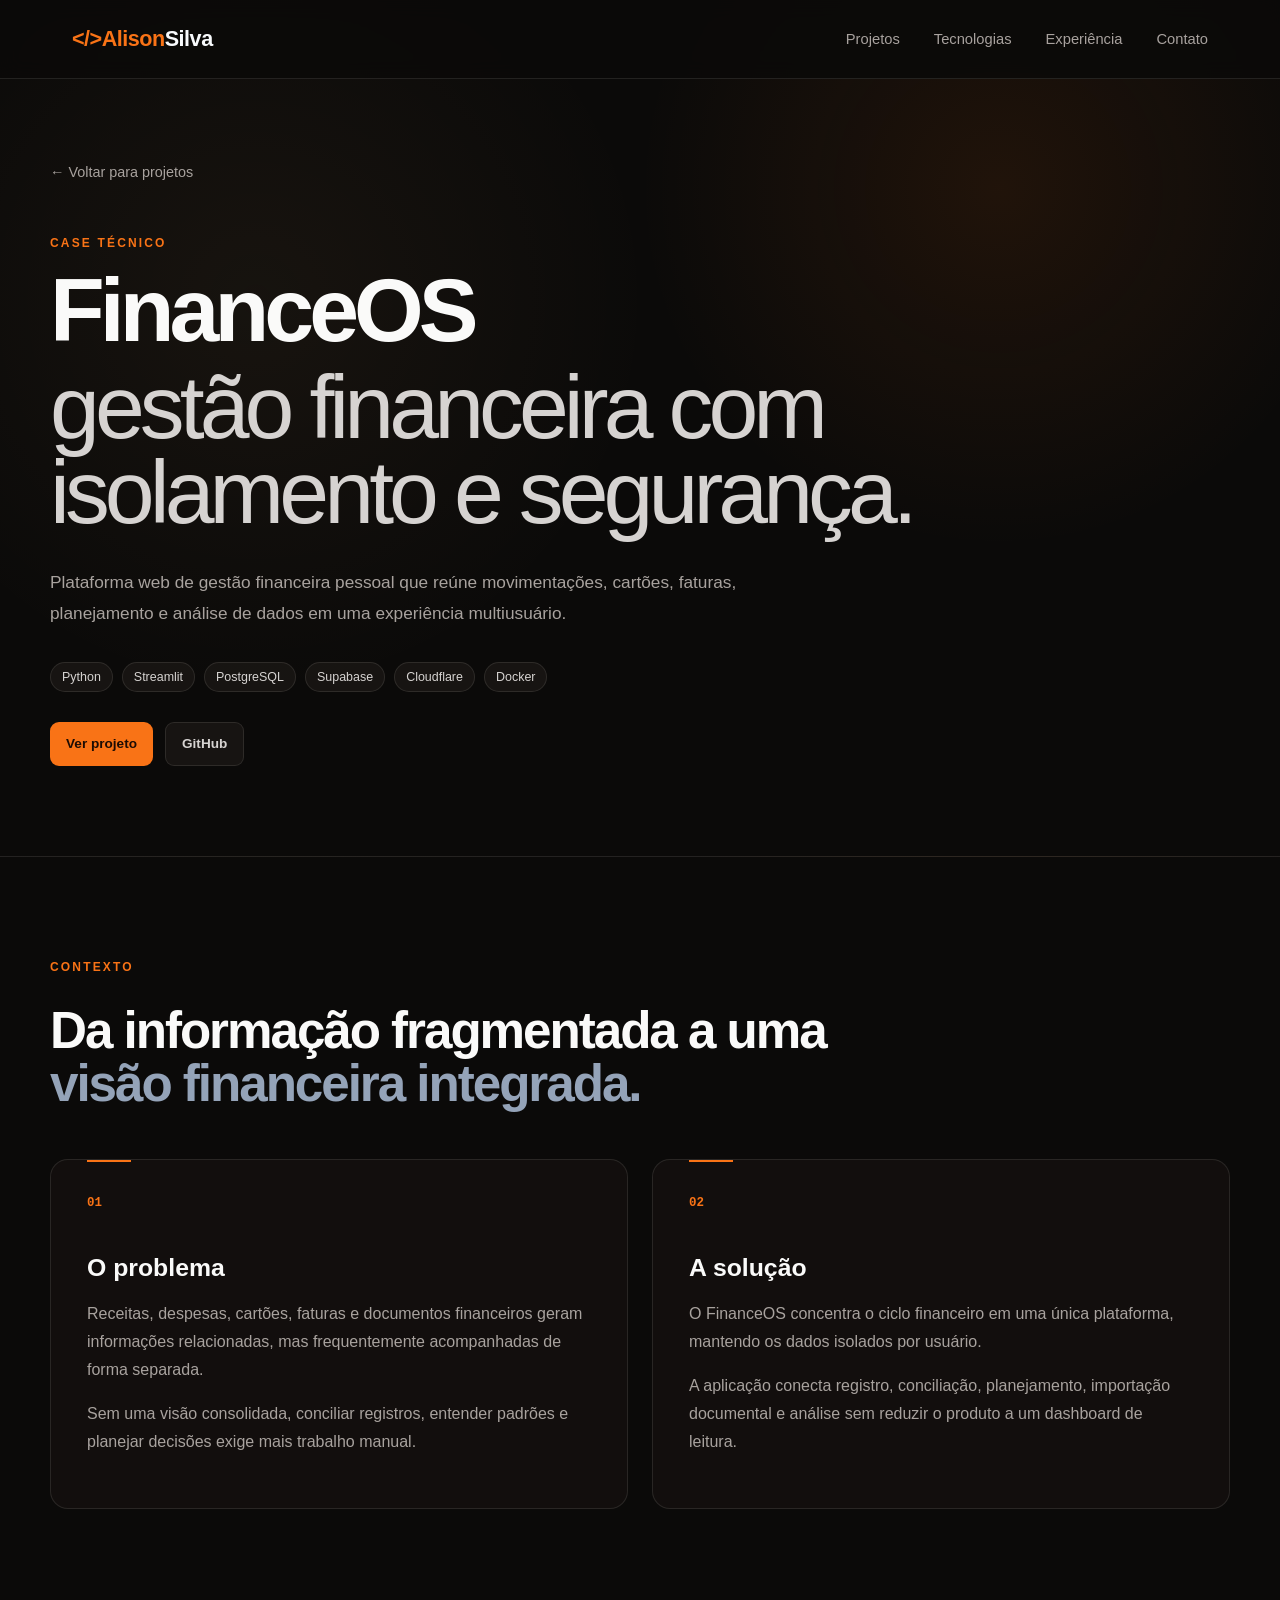
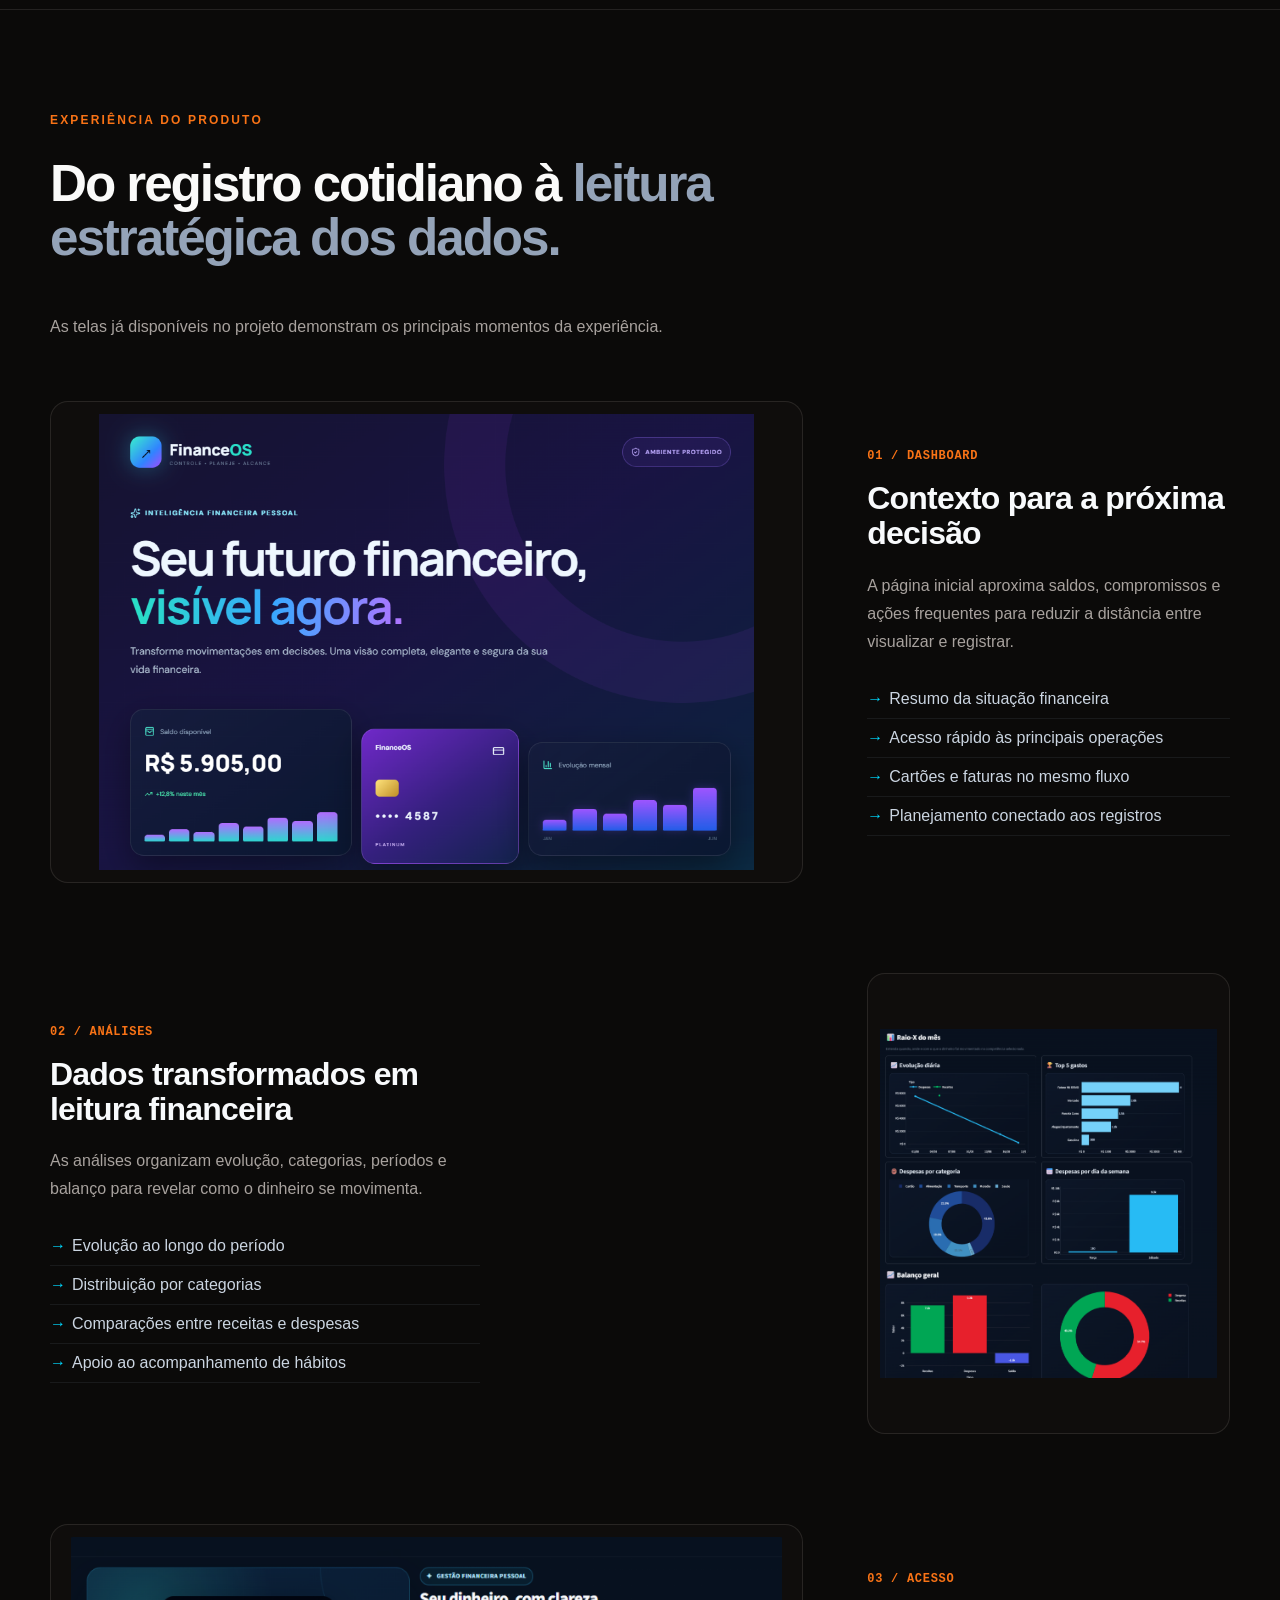
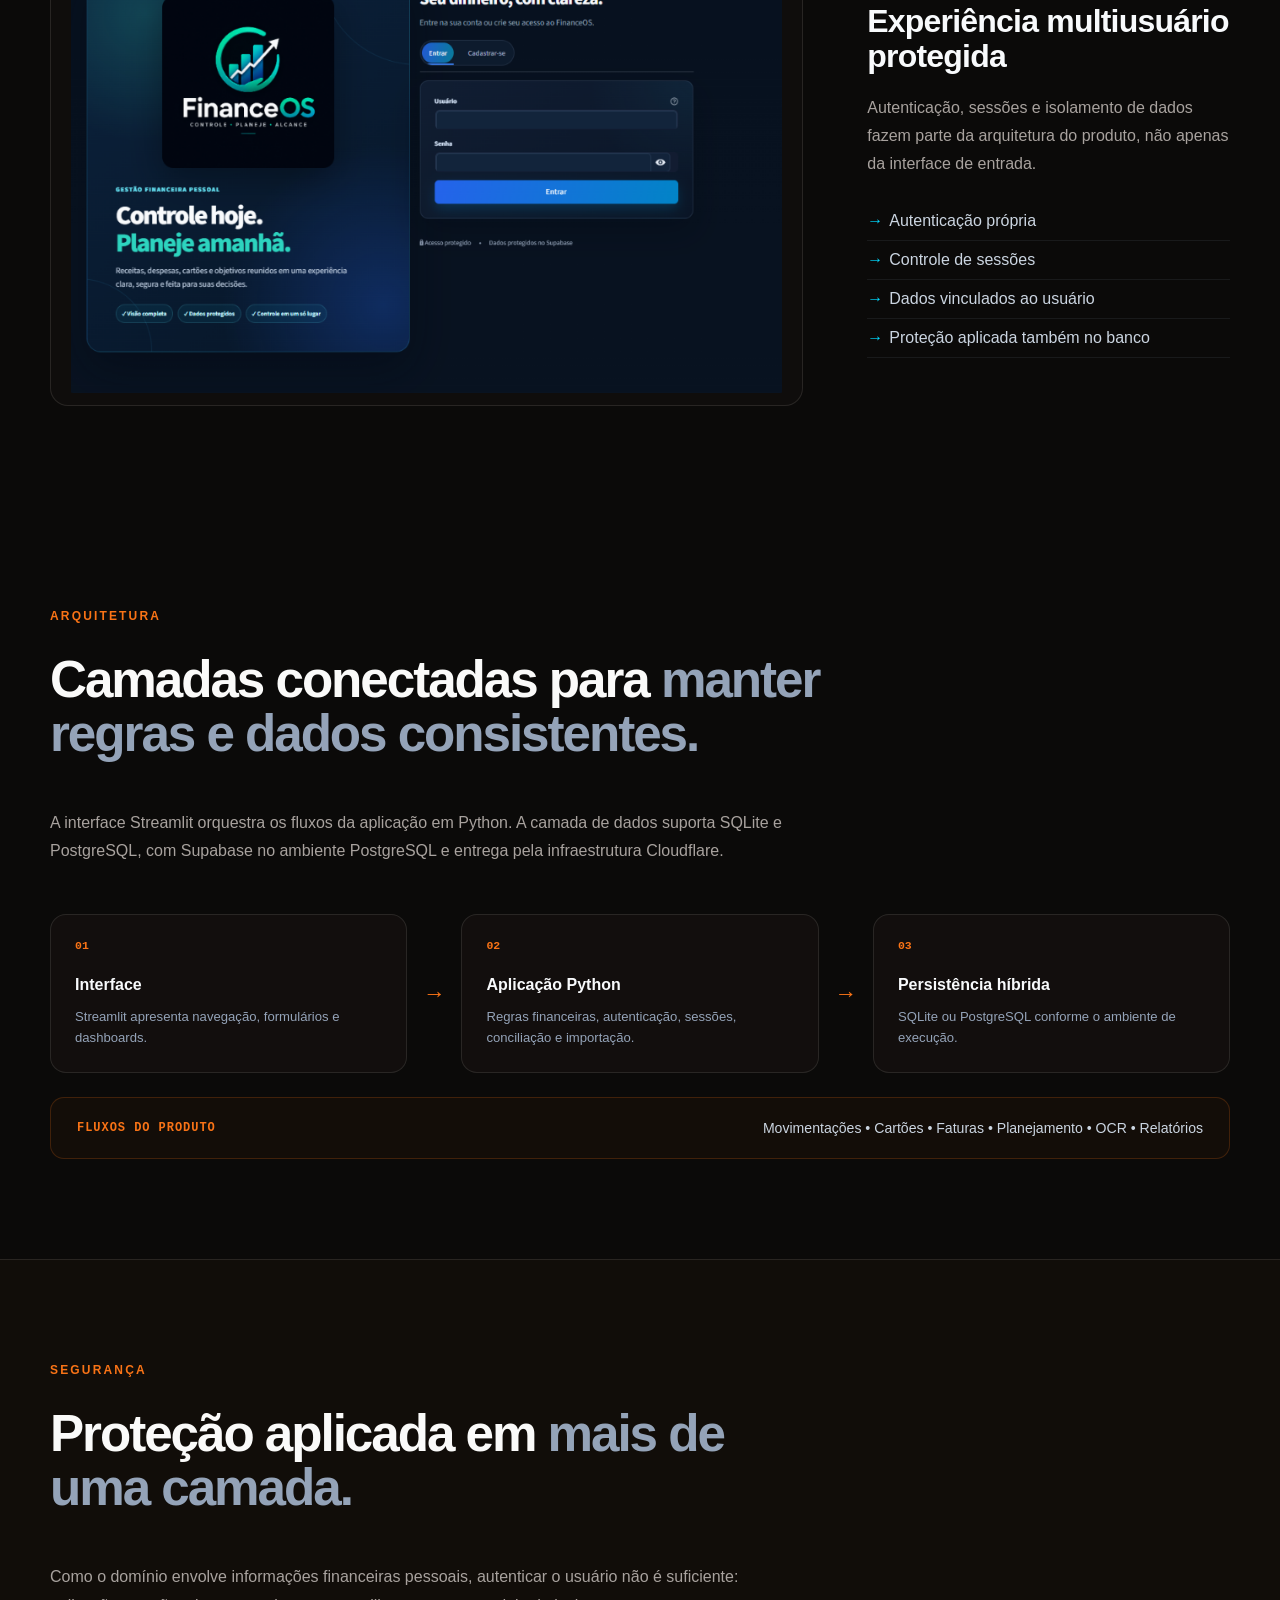
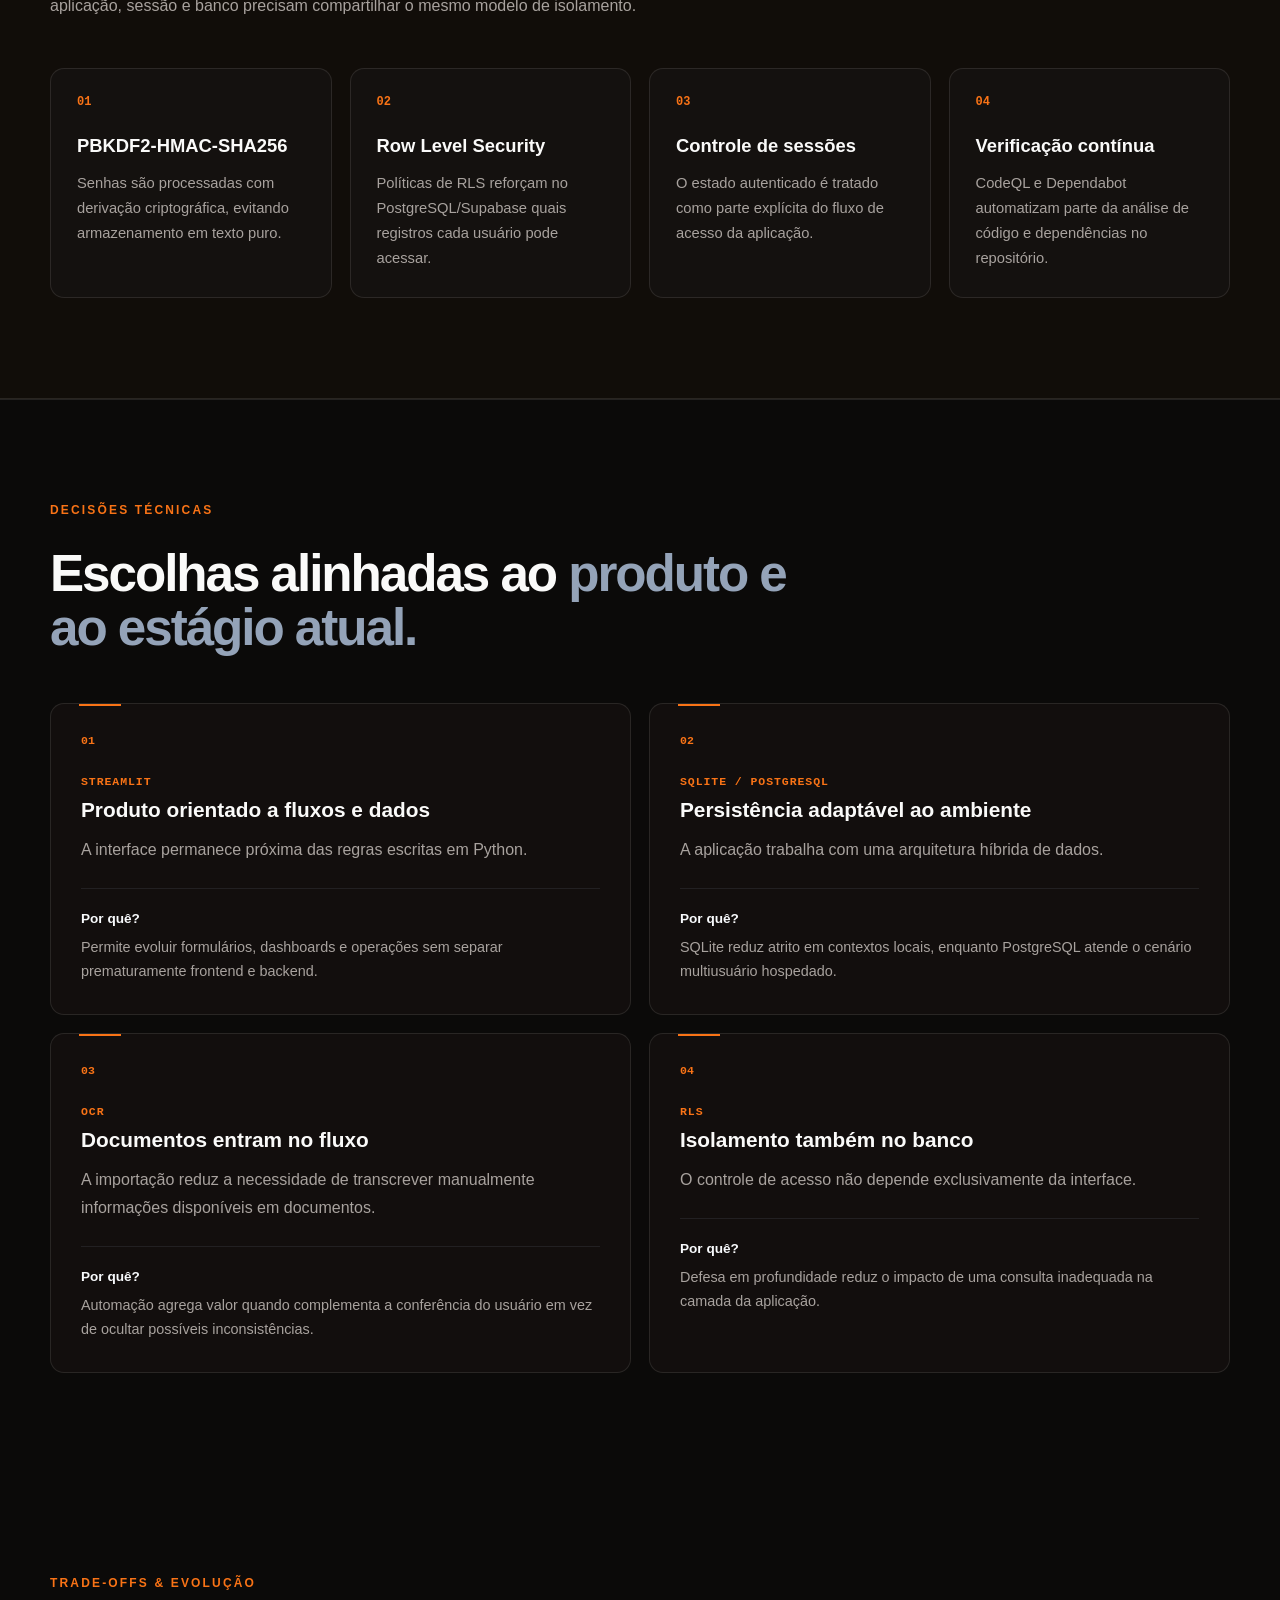
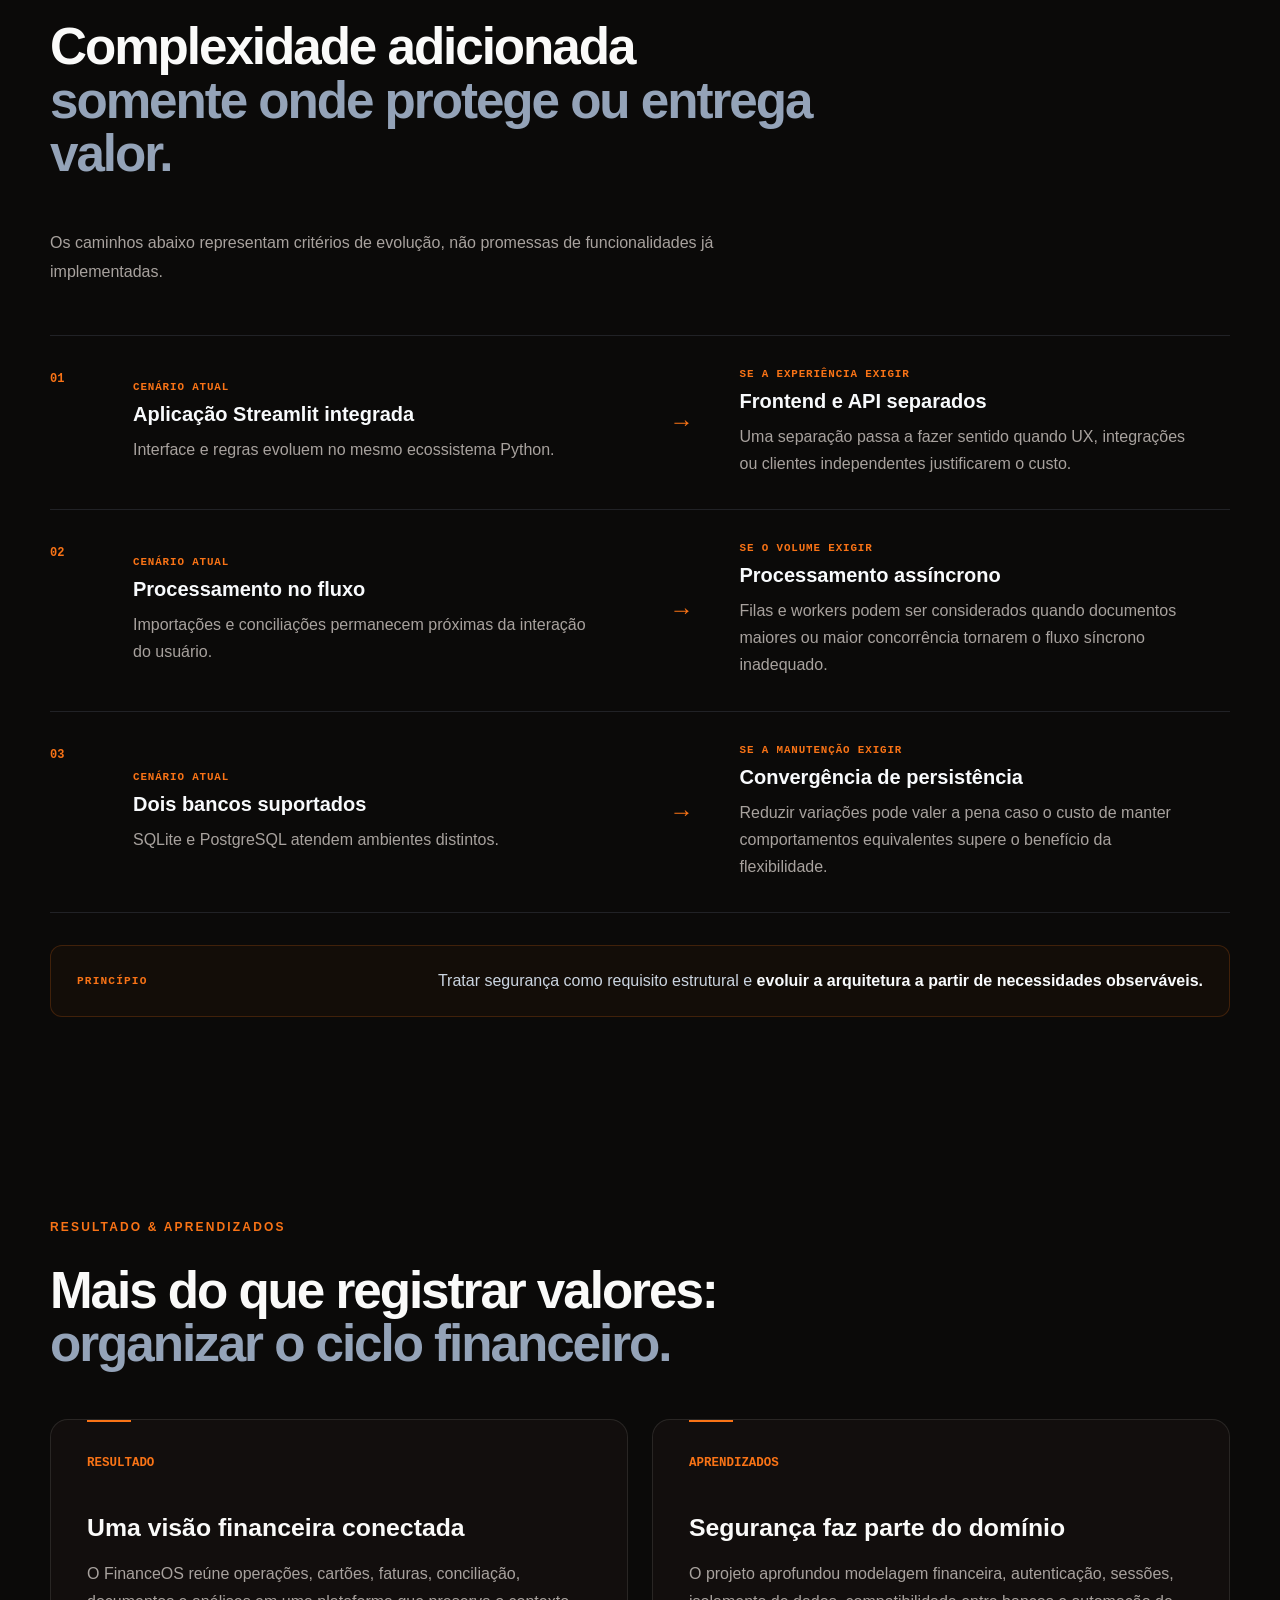
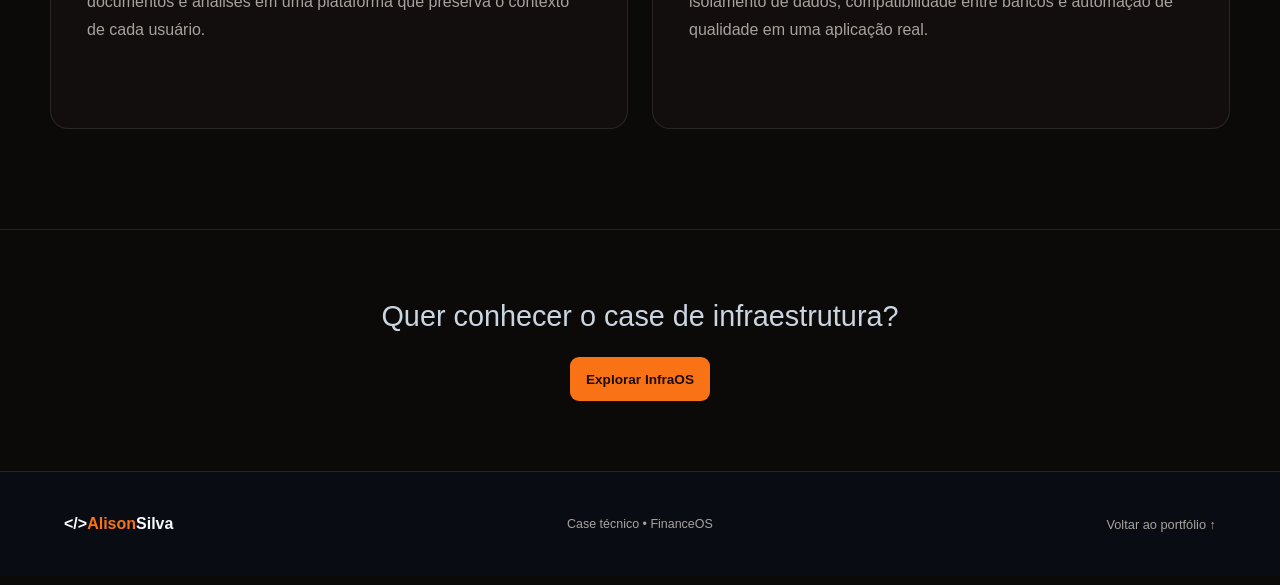
==== commit 459964a9: "Use supplied FinanceOS hero artwork" ====
--- a/financeos.html
+++ b/financeos.html
@@ -59,7 +59,7 @@
             <p class="case-section-intro">As telas já disponíveis no projeto demonstram os principais momentos da experiência.</p>
             <div class="case-feature-list">
                 <article class="case-feature">
-                    <div class="case-feature-image"><img src="assets/images/financeos-dashboard.png" alt="Apresentação do FinanceOS com visão financeira, saldo disponível, cartão e evolução mensal" width="989" height="715" decoding="async"></div>
+                    <div class="case-feature-image"><img src="assets/images/financeos-hero-20260825.png" alt="Apresentação do FinanceOS com visão financeira, saldo disponível, cartão e evolução mensal" width="964" height="671" decoding="async"></div>
                     <div class="case-feature-content"><span class="case-feature-number">01 / DASHBOARD</span><h3>Contexto para a próxima decisão</h3><p>A página inicial aproxima saldos, compromissos e ações frequentes para reduzir a distância entre visualizar e registrar.</p><ul><li>Resumo da situação financeira</li><li>Acesso rápido às principais operações</li><li>Cartões e faturas no mesmo fluxo</li><li>Planejamento conectado aos registros</li></ul></div>
                 </article>
                 <article class="case-feature case-feature-reverse">
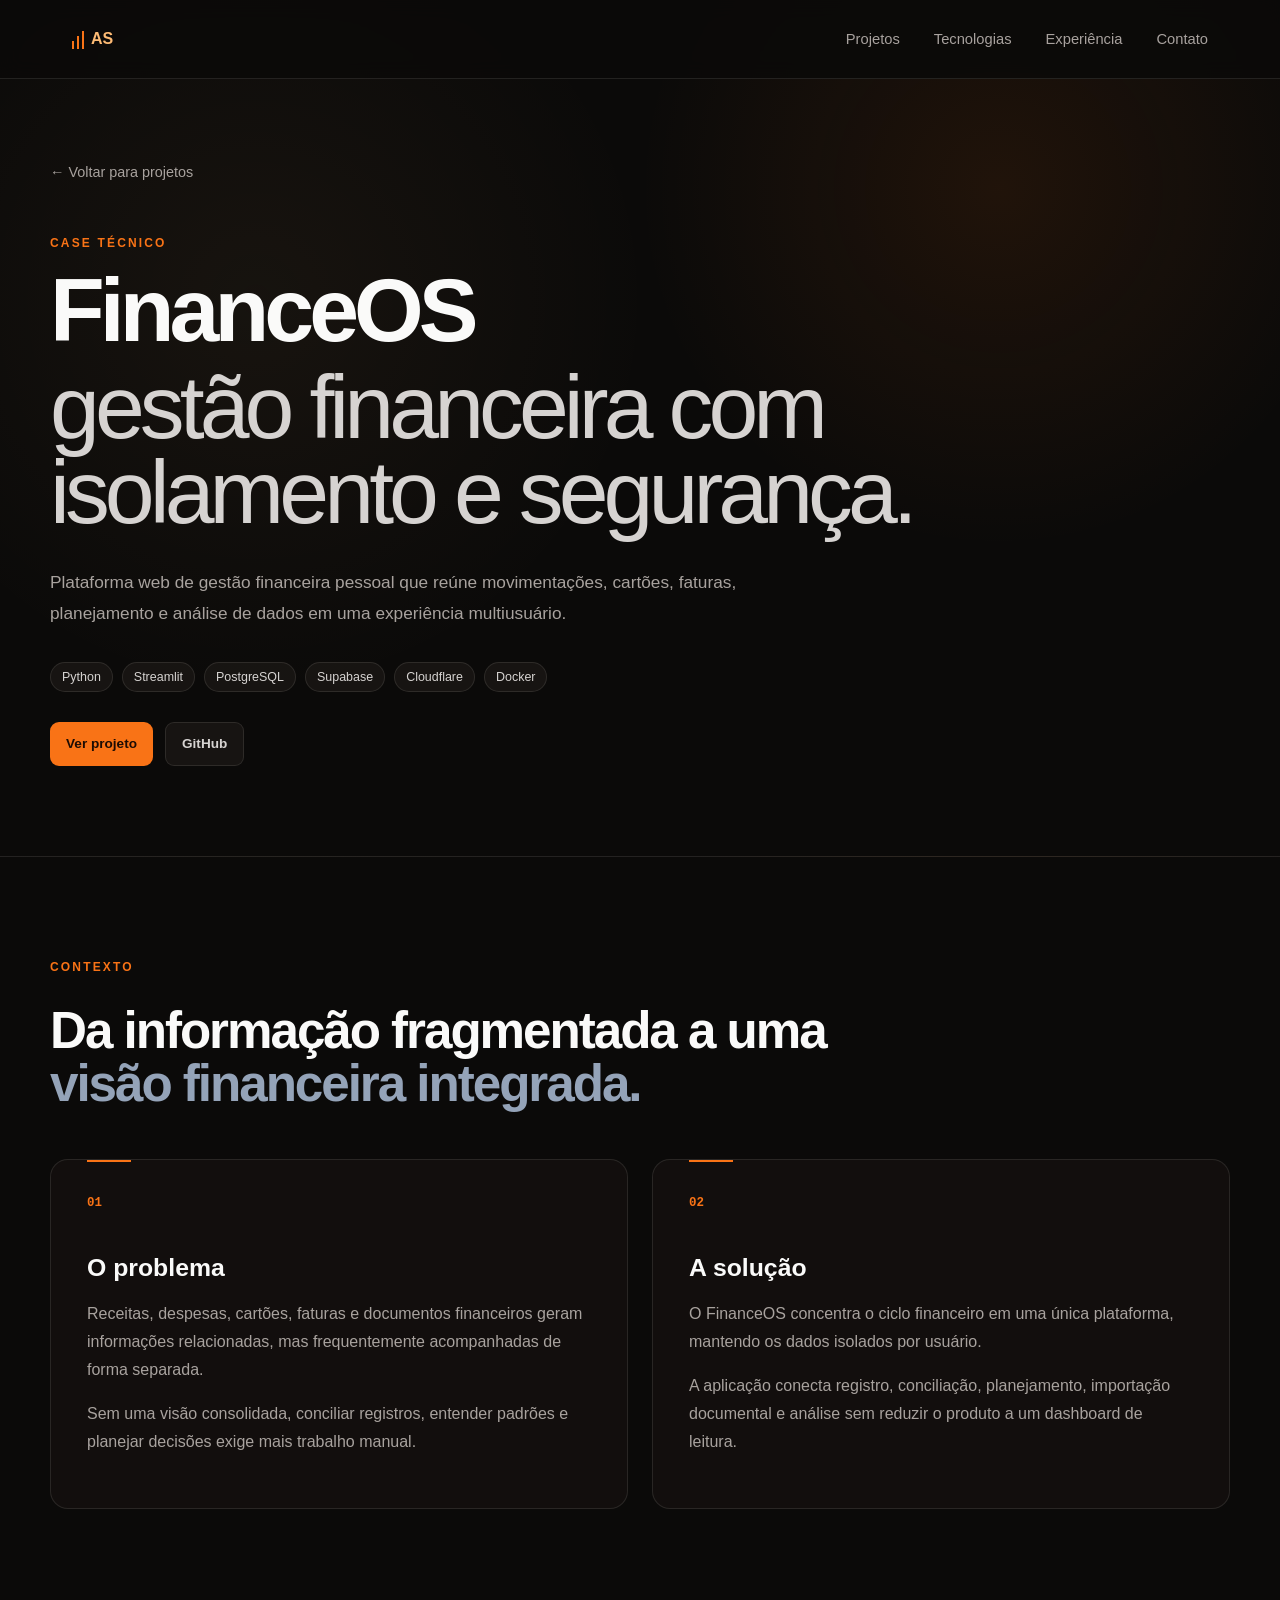
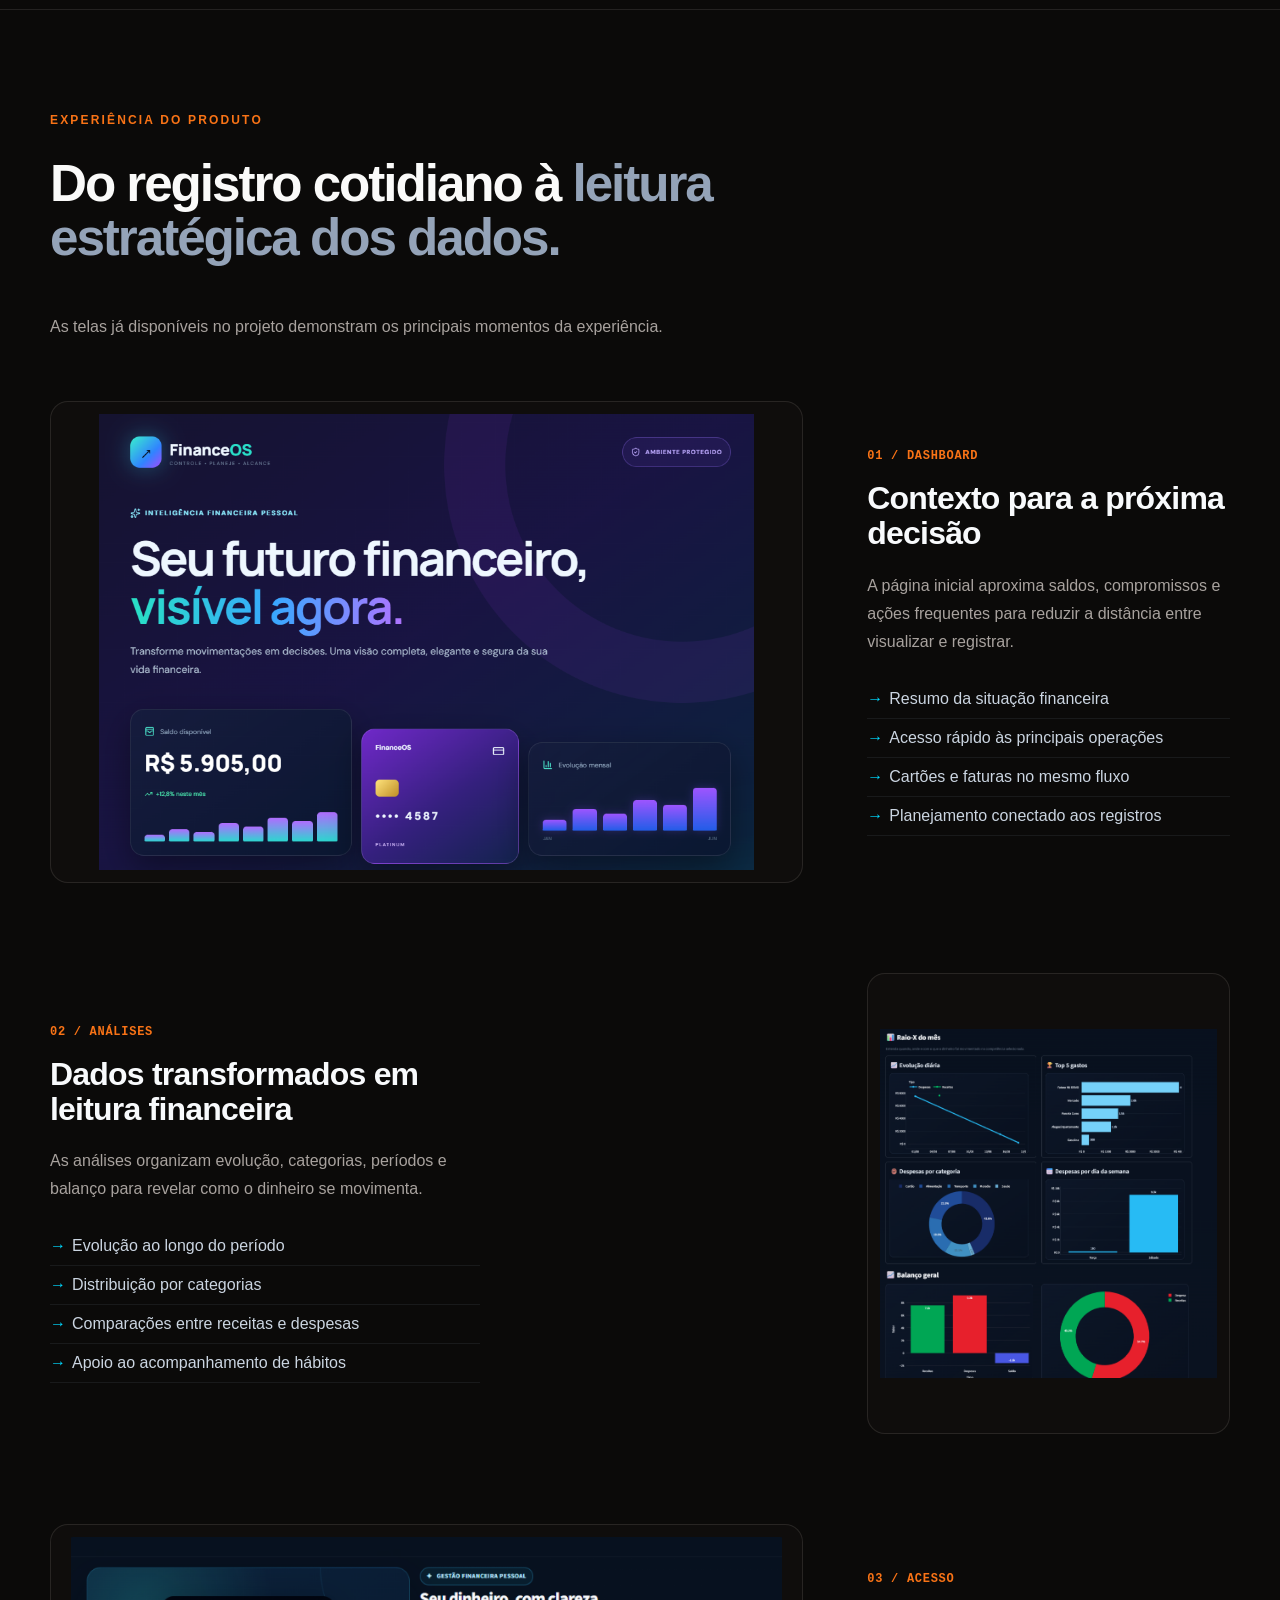
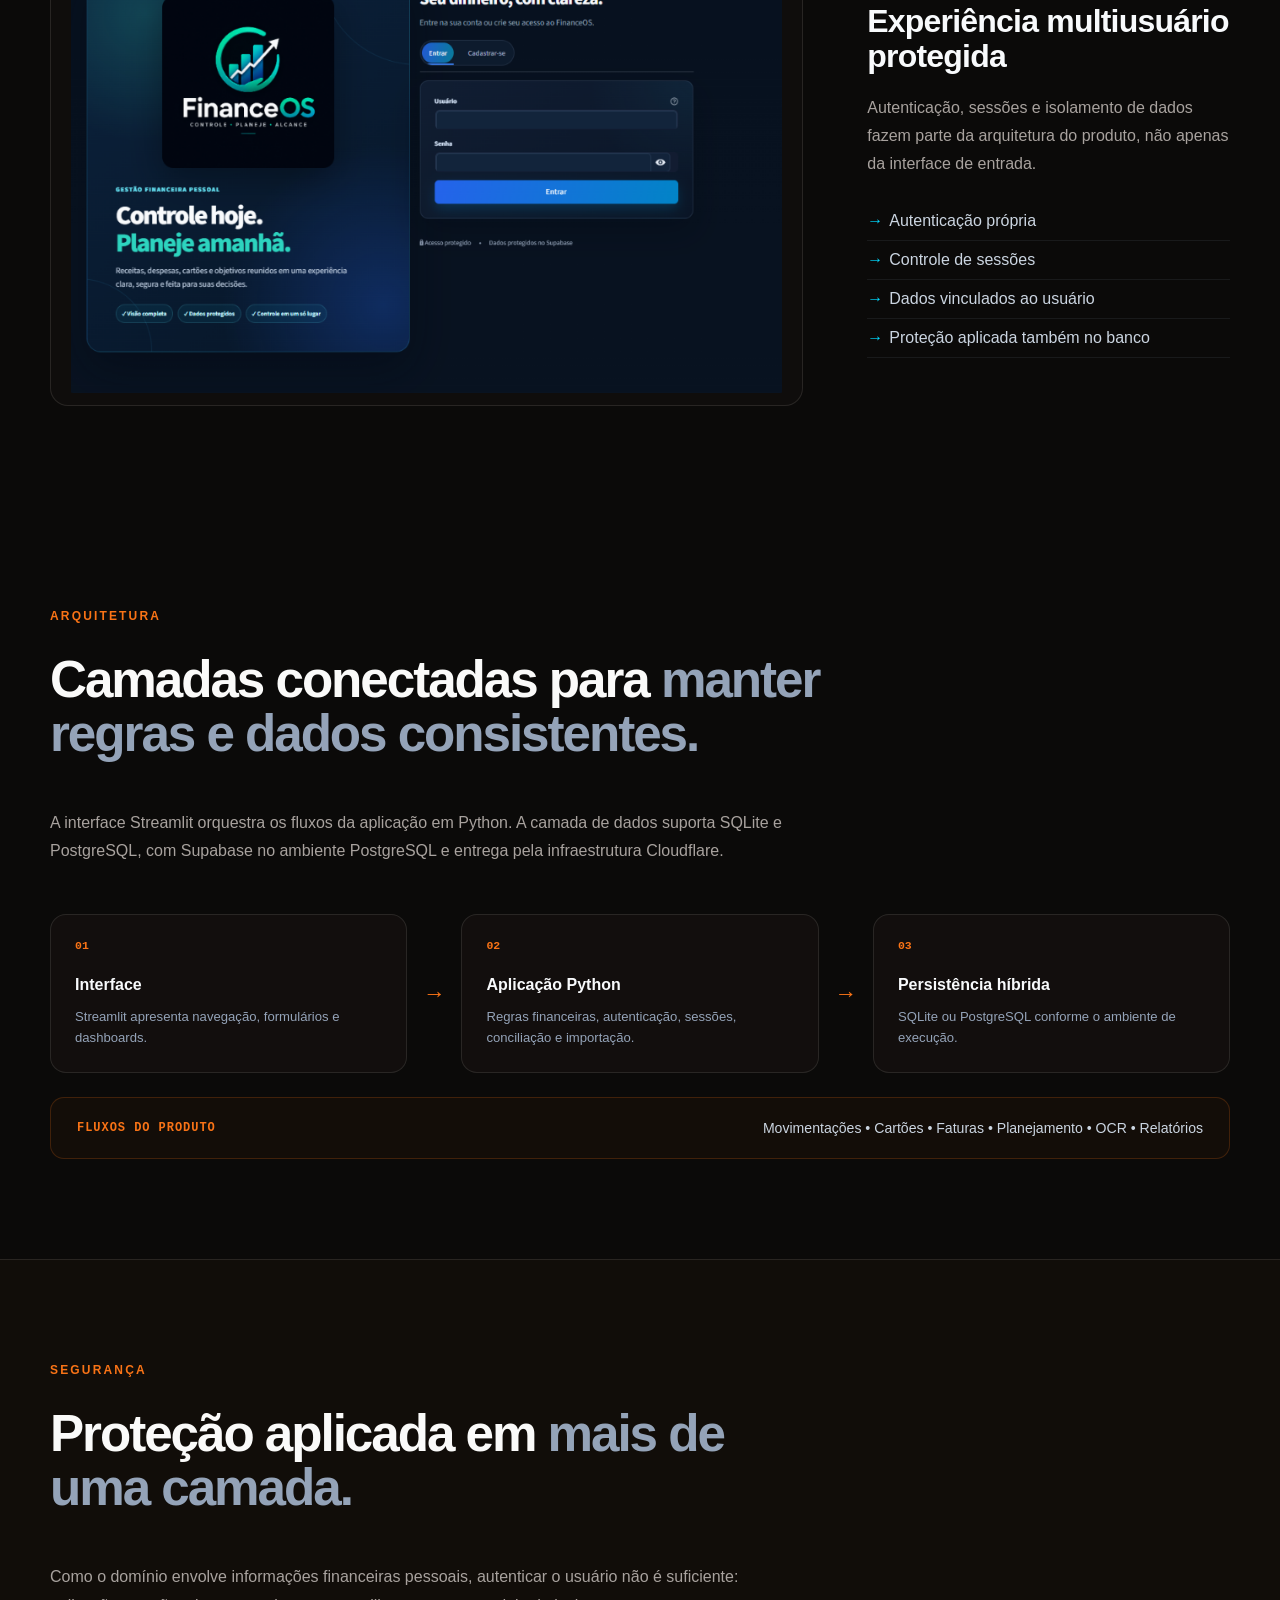
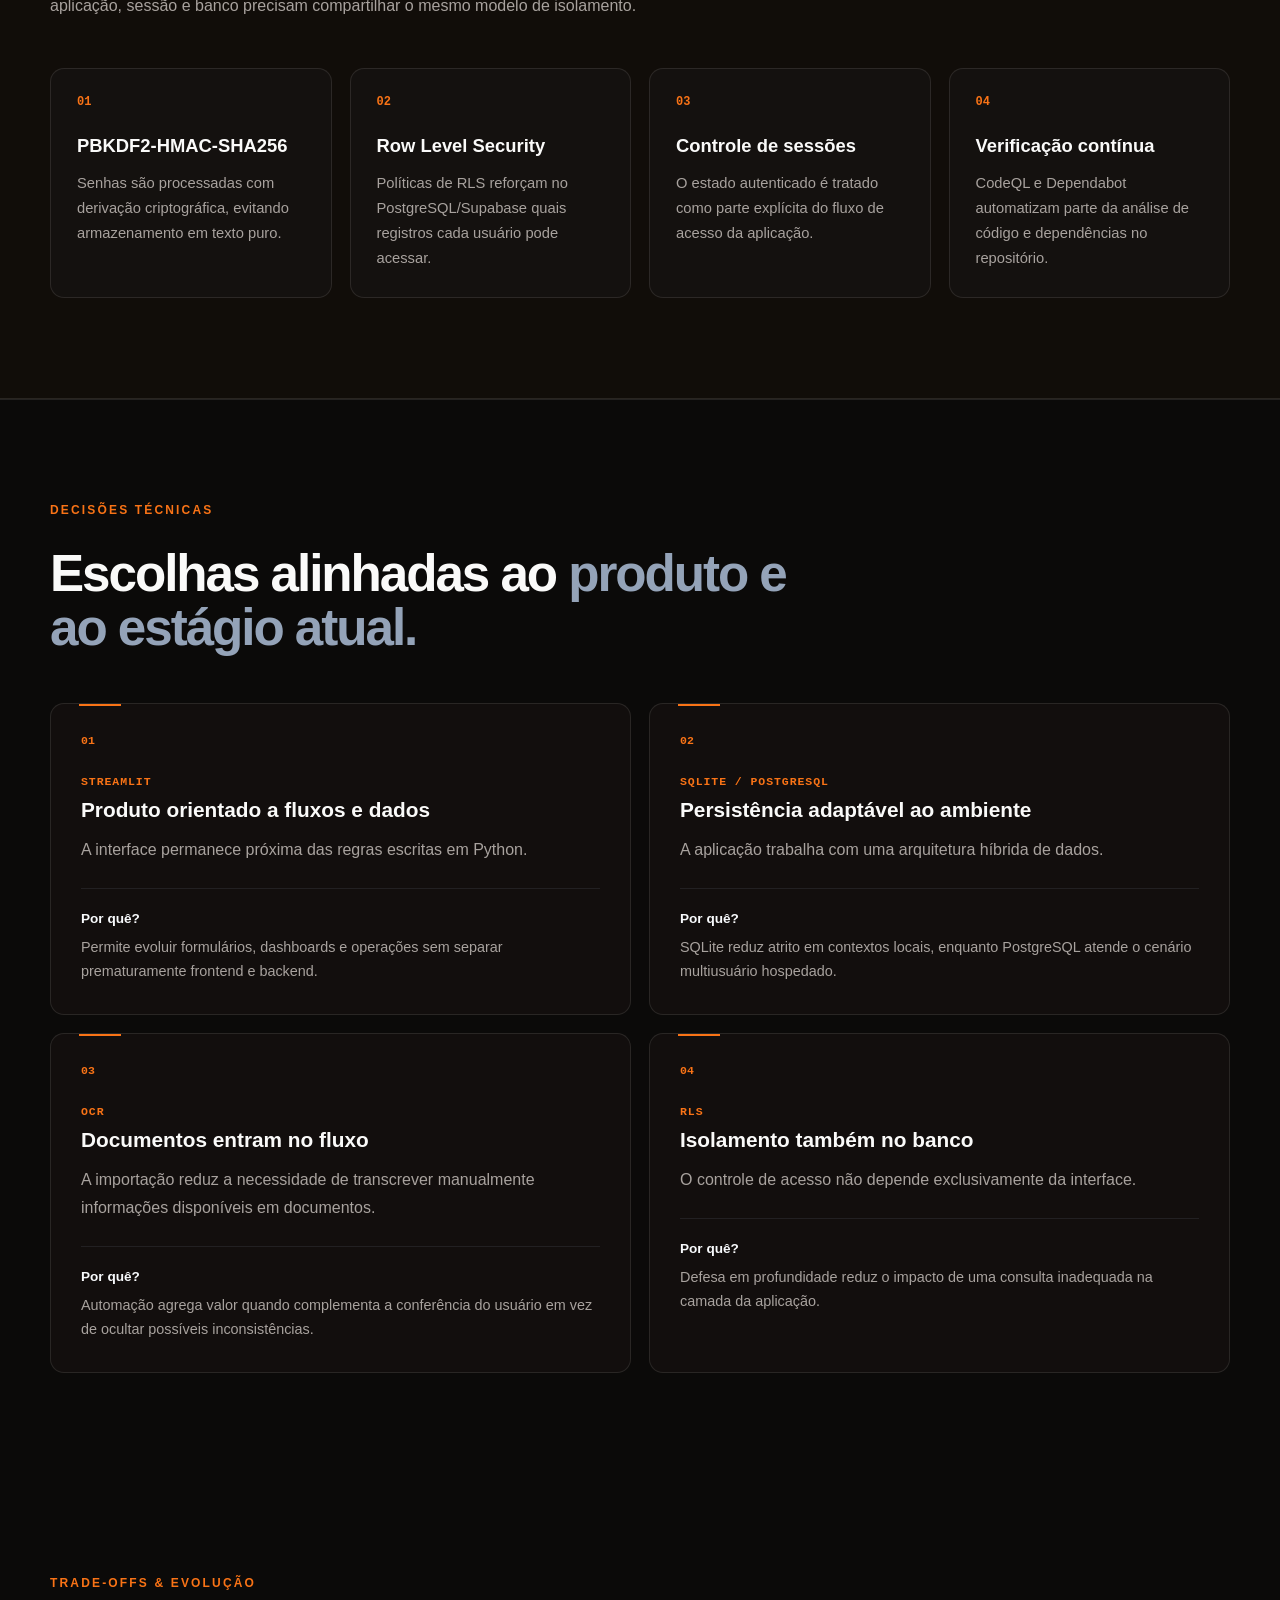
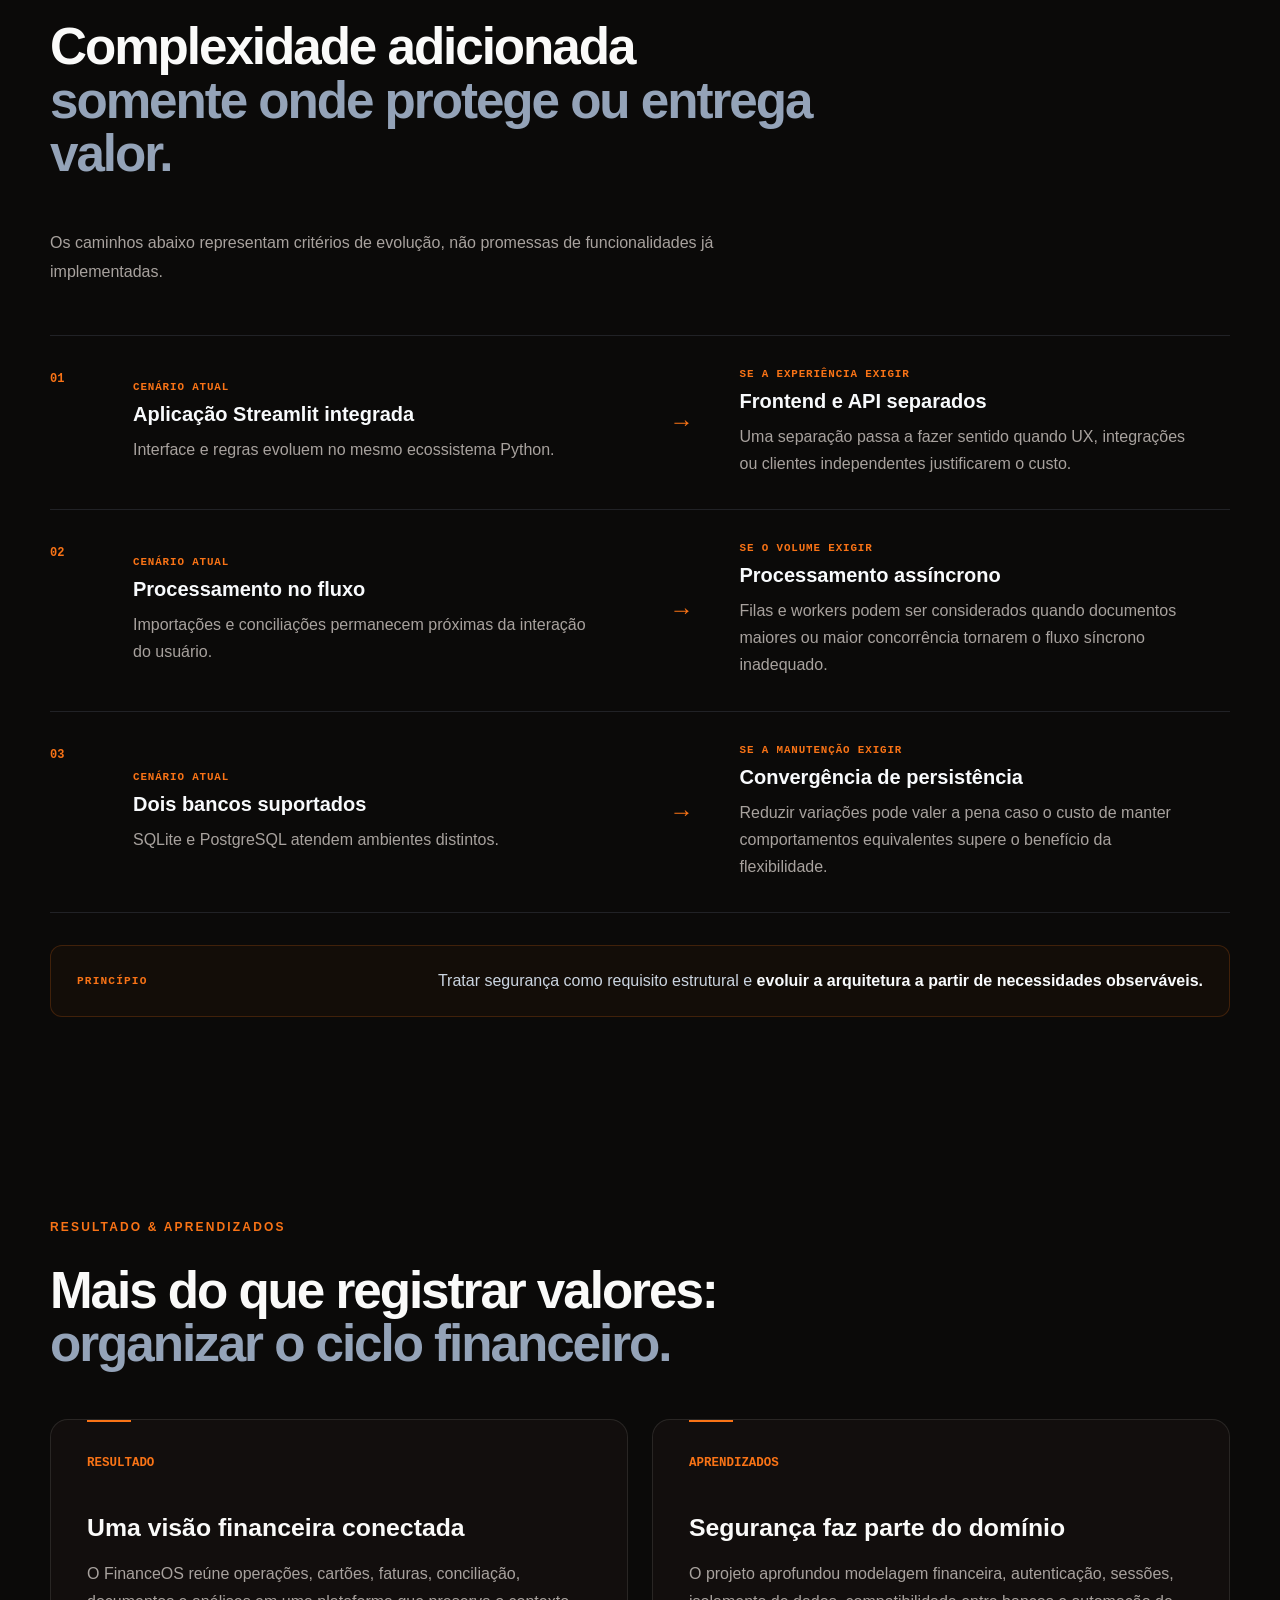
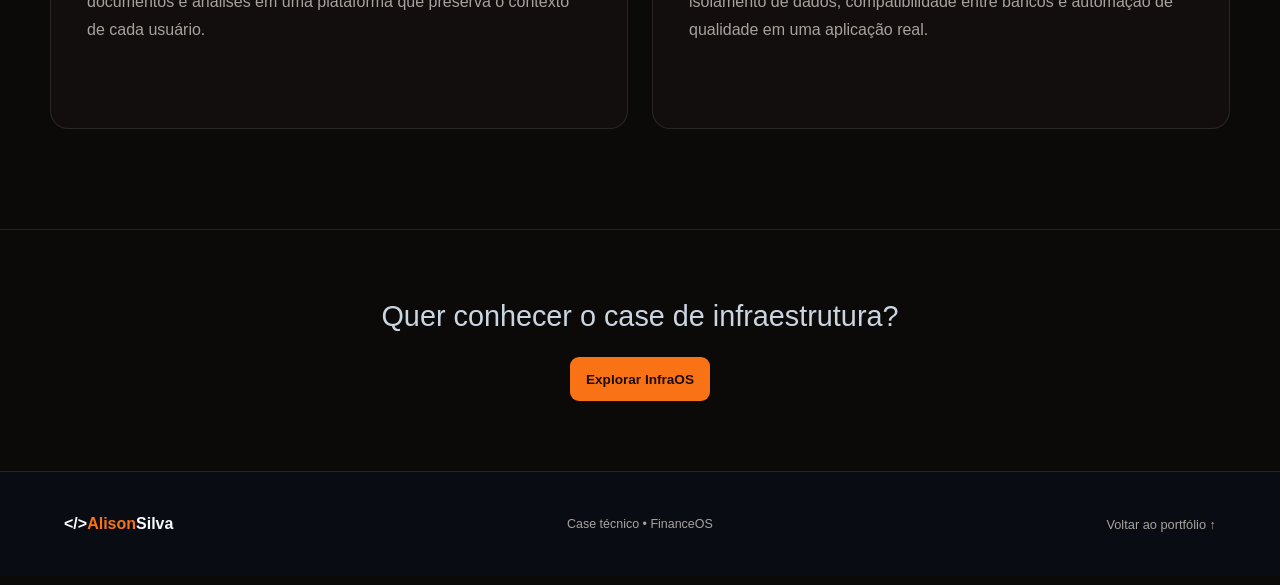
==== commit 58330a39: "Refresh InfraOS showcase and case branding" ====
--- a/financeos.html
+++ b/financeos.html
@@ -16,7 +16,7 @@
 <body>
 <header class="header">
     <nav class="navbar" aria-label="Navegação principal">
-        <a href="index.html#inicio" class="logo"><span class="logo-symbol">&lt;/&gt;</span><span>Alison</span><strong> Silva</strong></a>
+        <a href="index.html#inicio" class="logo case-monogram" aria-label="Alison Silva — início"><span class="case-monogram-bars" aria-hidden="true"><i></i><i></i><i></i></span><strong>AS</strong></a>
         <ul class="nav-links">
             <li><a href="index.html#projetos">Projetos</a></li>
             <li><a href="index.html#tecnologias">Tecnologias</a></li>
--- a/css/style.css
+++ b/css/style.css
@@ -3082,6 +3082,37 @@
     }
 }
 
+/* Identidade compacta e consistente nos cabeçalhos dos cases. */
+.case-monogram {
+    display: inline-flex;
+    align-items: center;
+    gap: 7px;
+    color: var(--theme-accent, #f97316);
+    letter-spacing: 0;
+}
+
+.case-monogram > strong {
+    color: var(--theme-accent-soft, #fdba74);
+    font-size: 1rem;
+}
+
+.case-monogram-bars {
+    display: flex;
+    align-items: flex-end;
+    gap: 3px;
+    height: 19px;
+}
+
+.case-monogram-bars i {
+    display: block;
+    width: 2px;
+    background: var(--theme-accent, #f97316);
+}
+
+.case-monogram-bars i:nth-child(1) { height: 8px; }
+.case-monogram-bars i:nth-child(2) { height: 13px; }
+.case-monogram-bars i:nth-child(3) { height: 18px; }
+
 /* =====================================================
    CASE FINANCEOS
 ===================================================== */
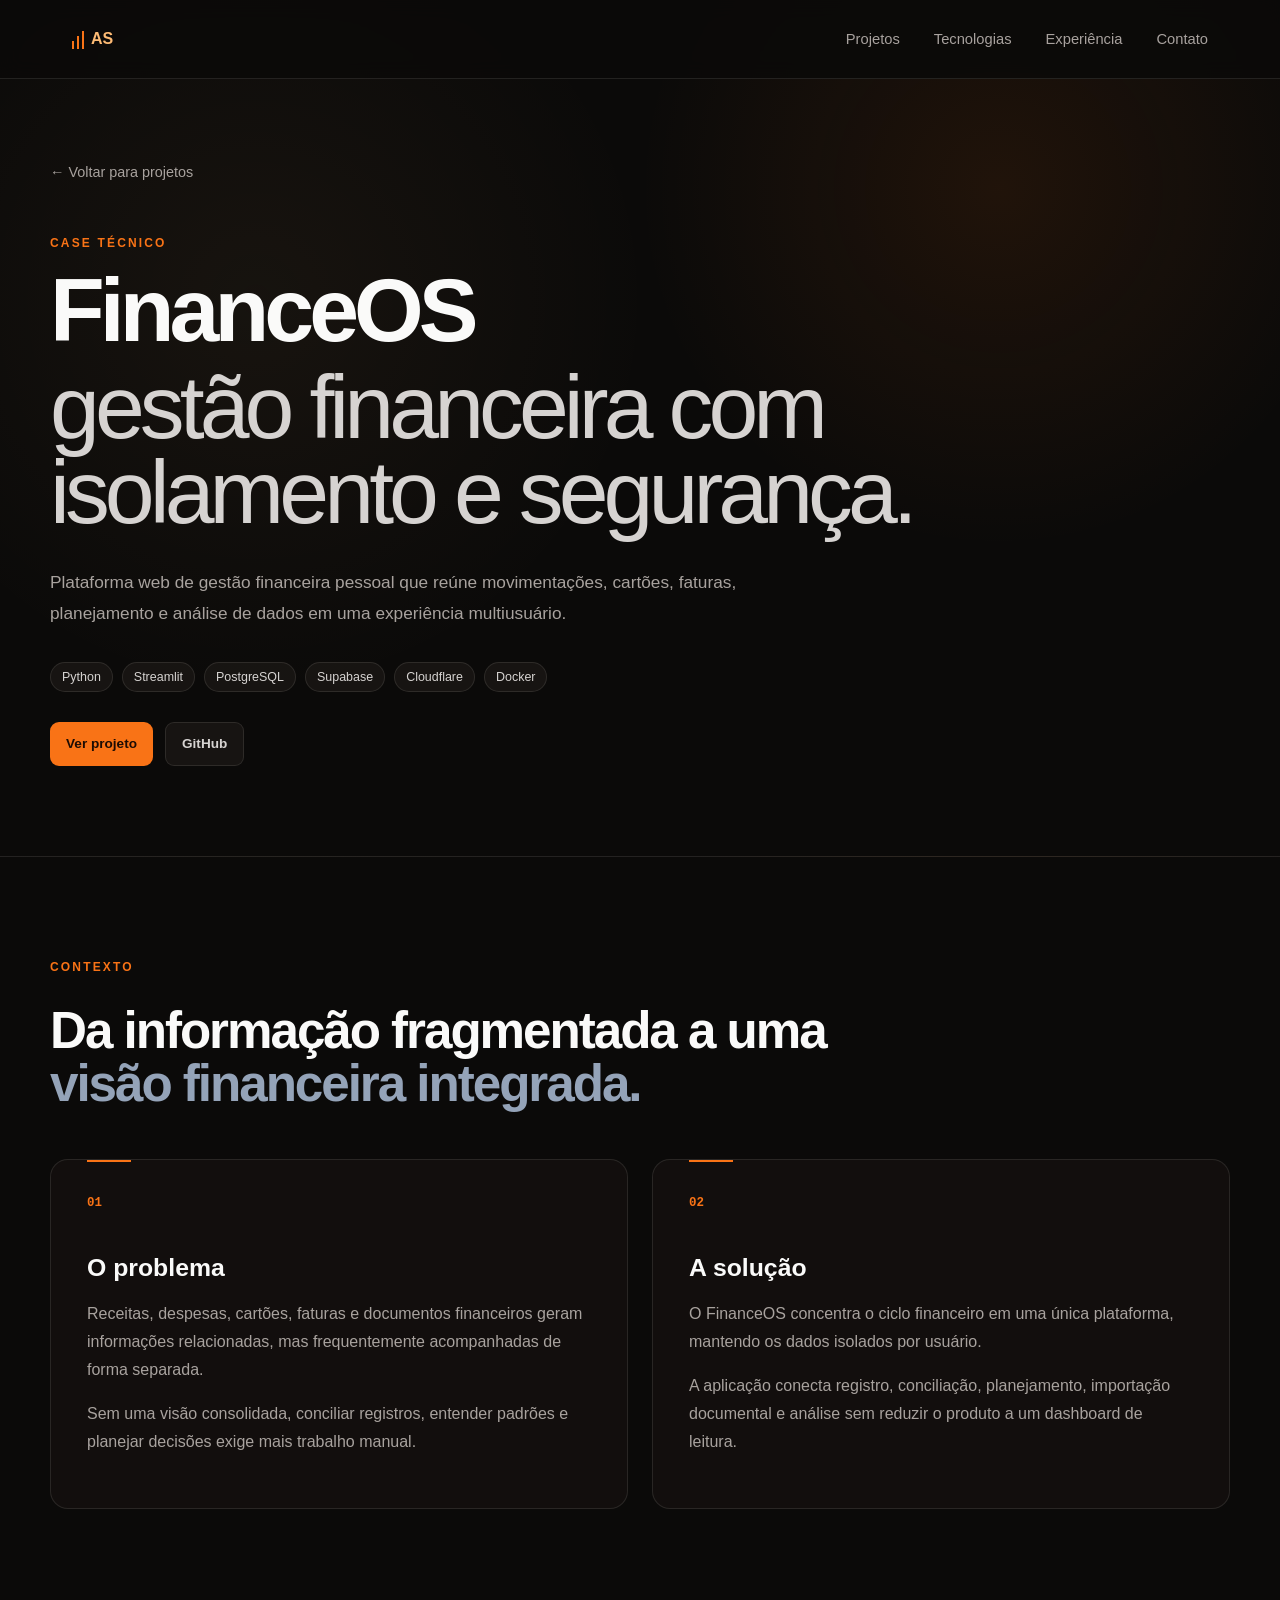
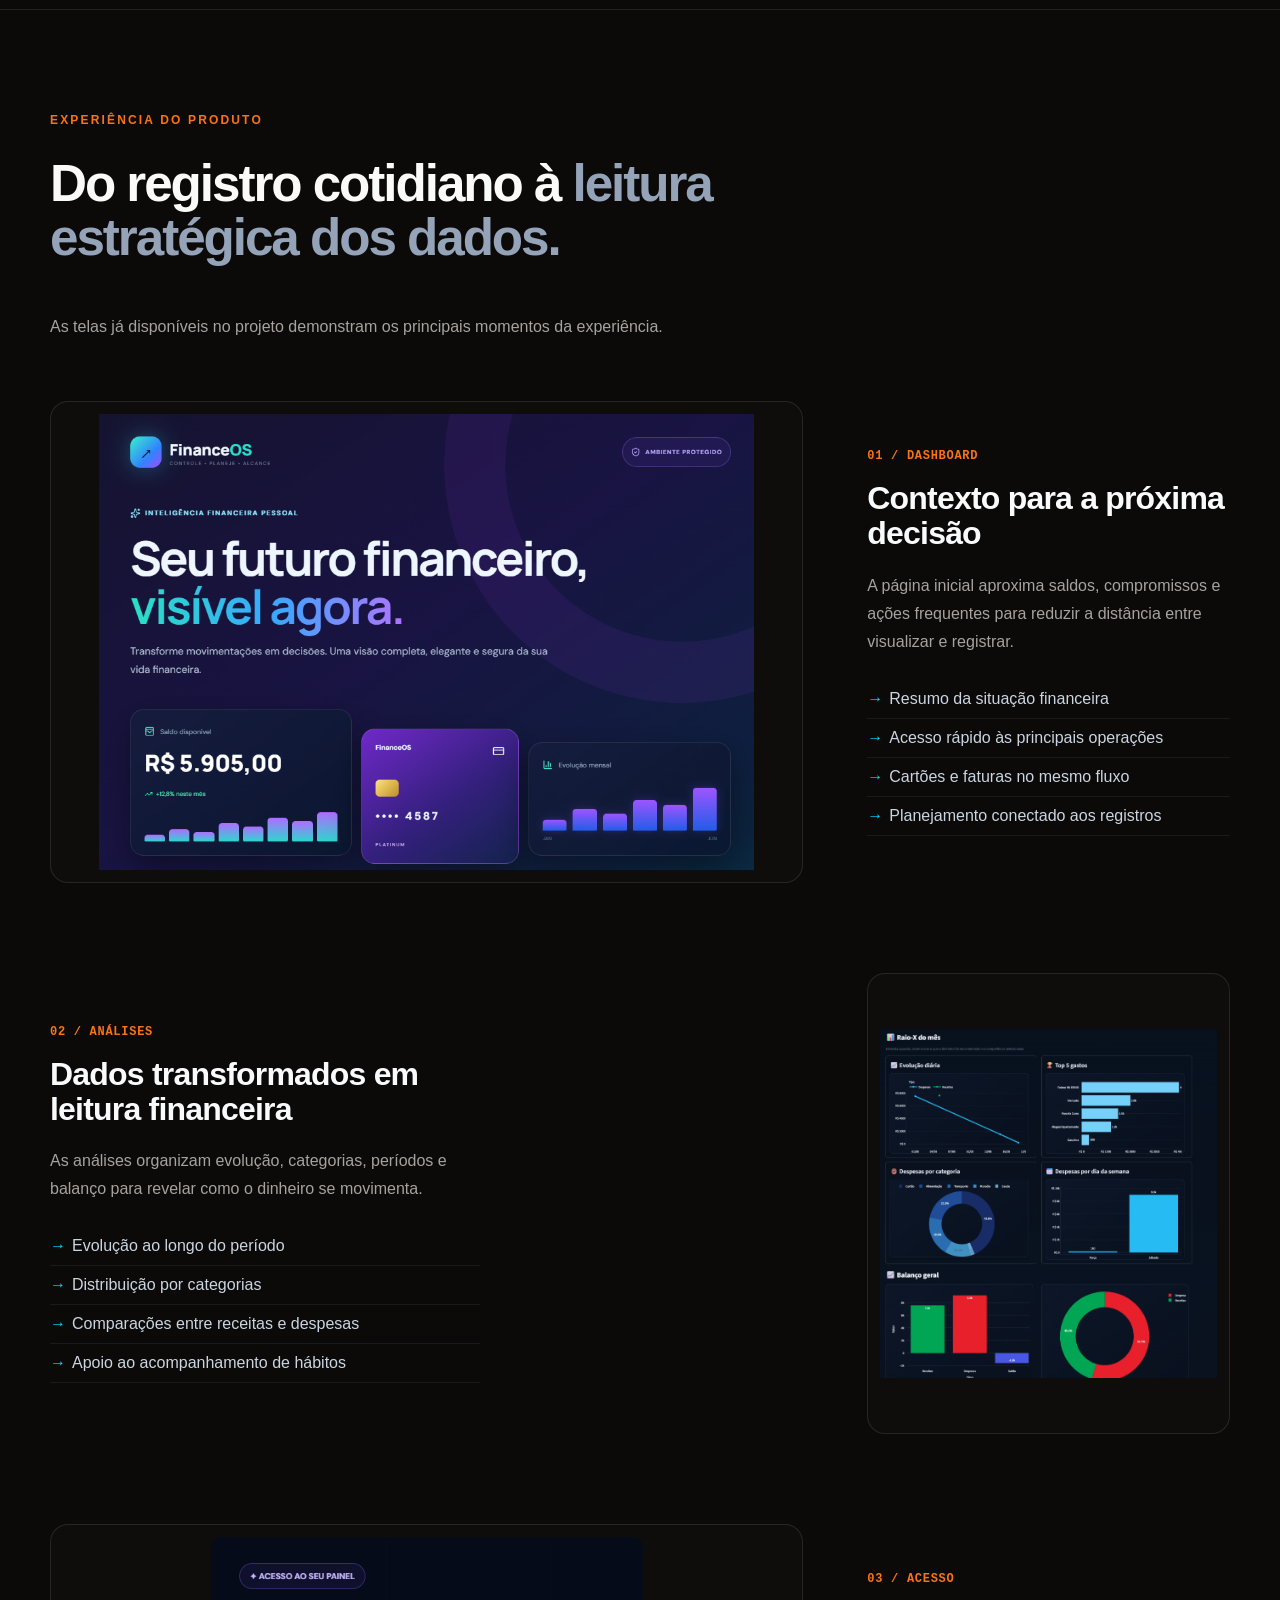
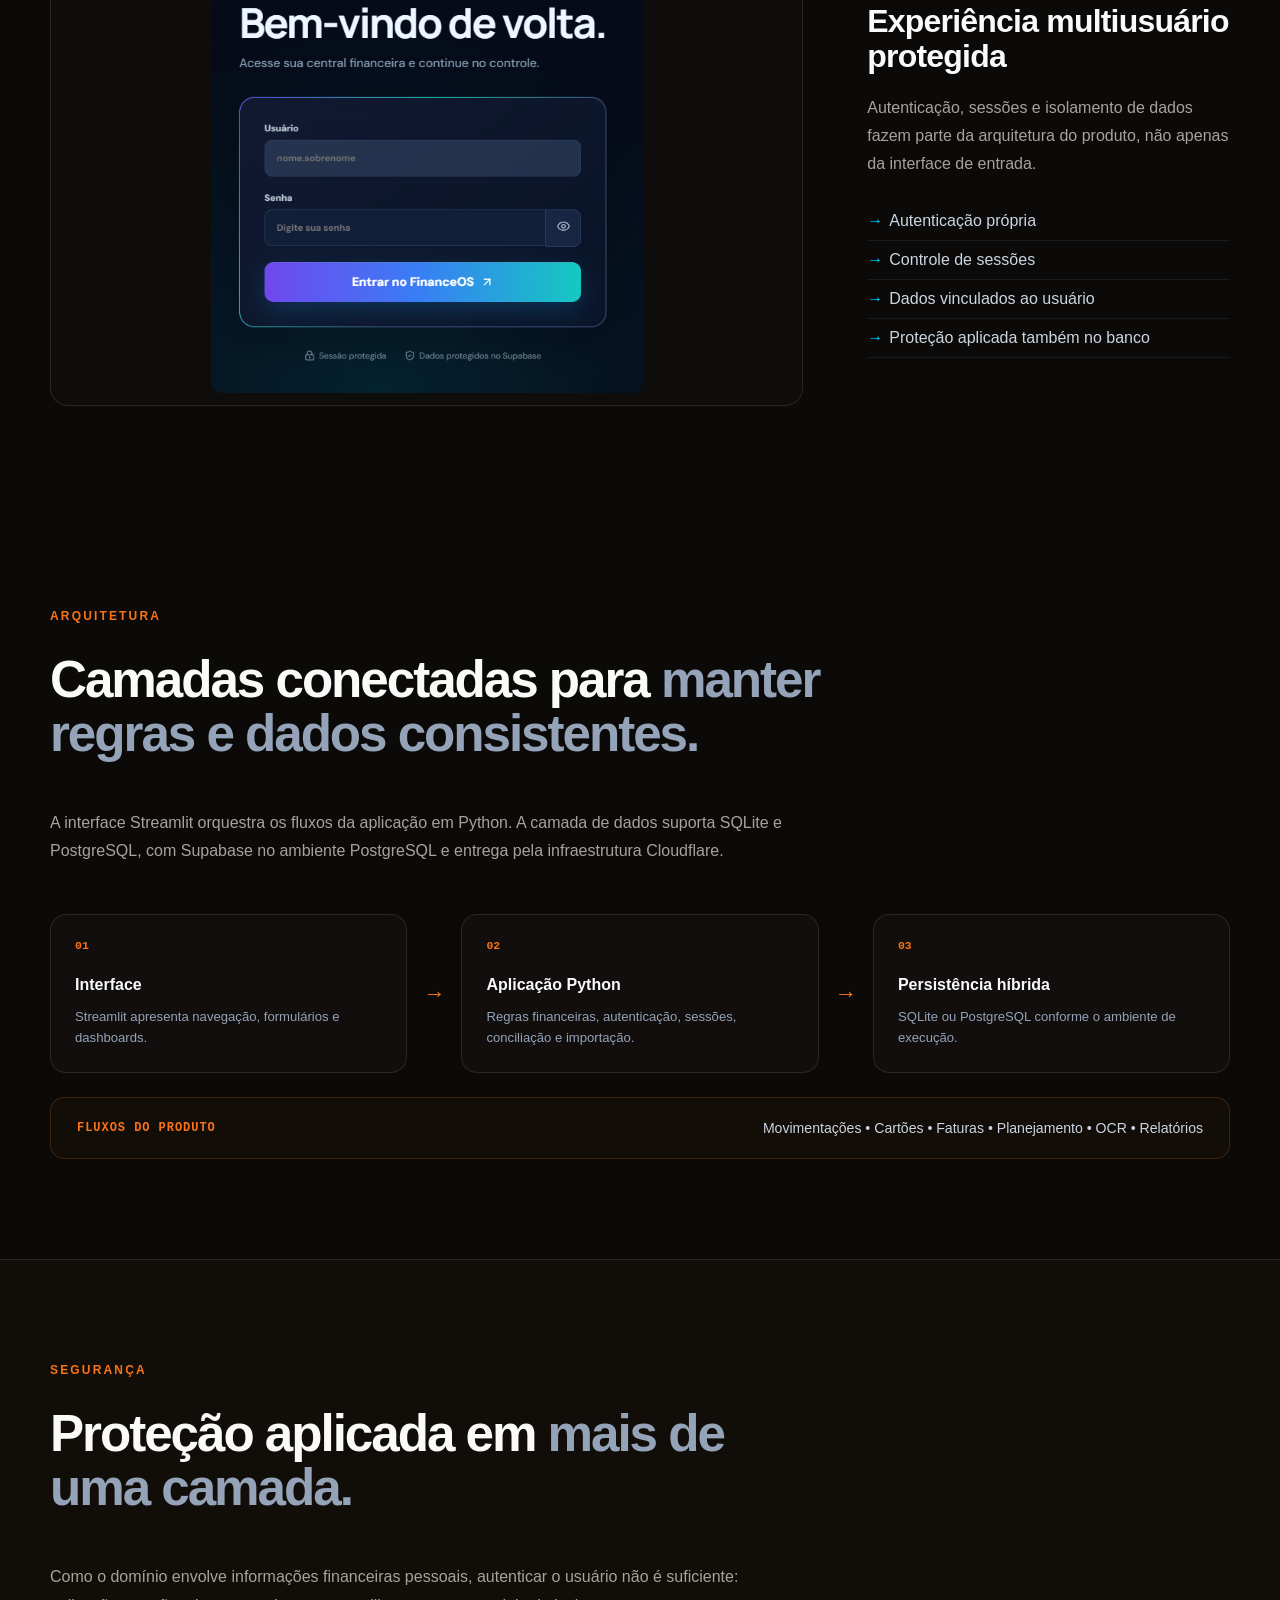
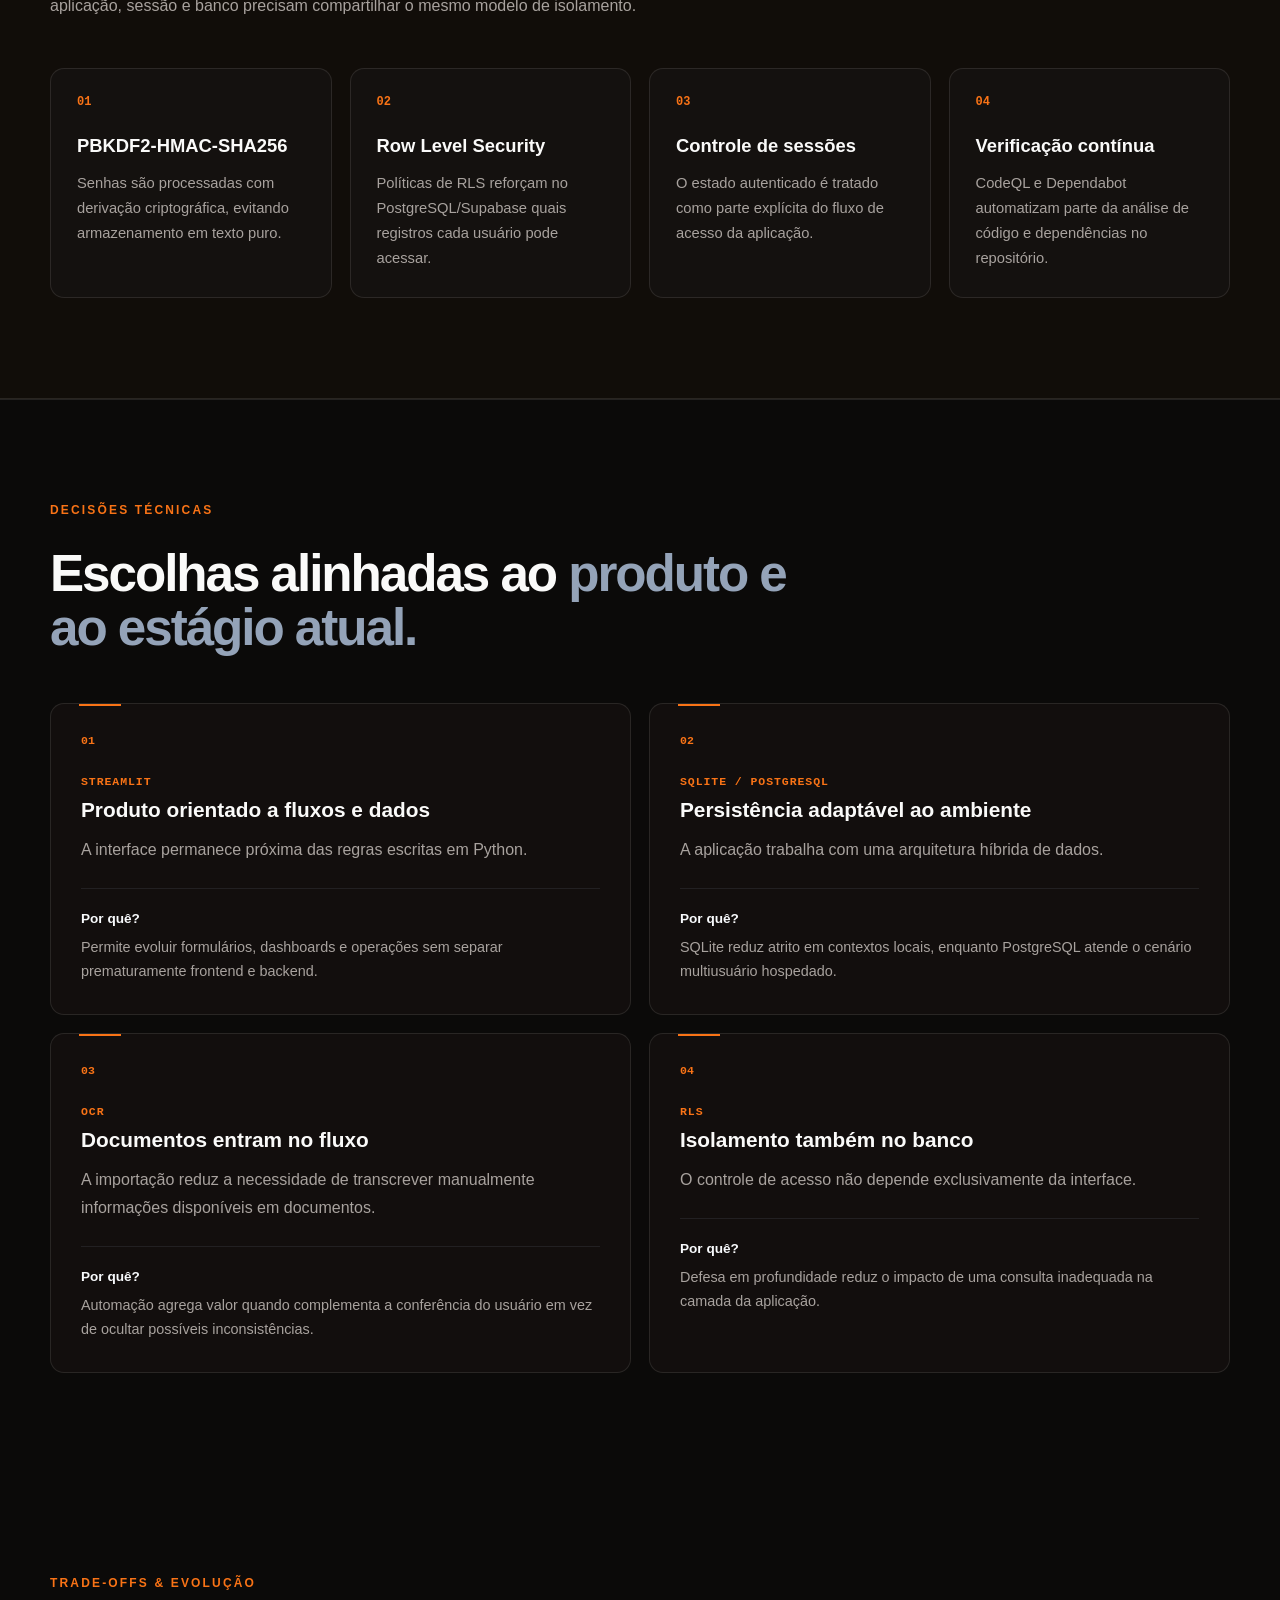
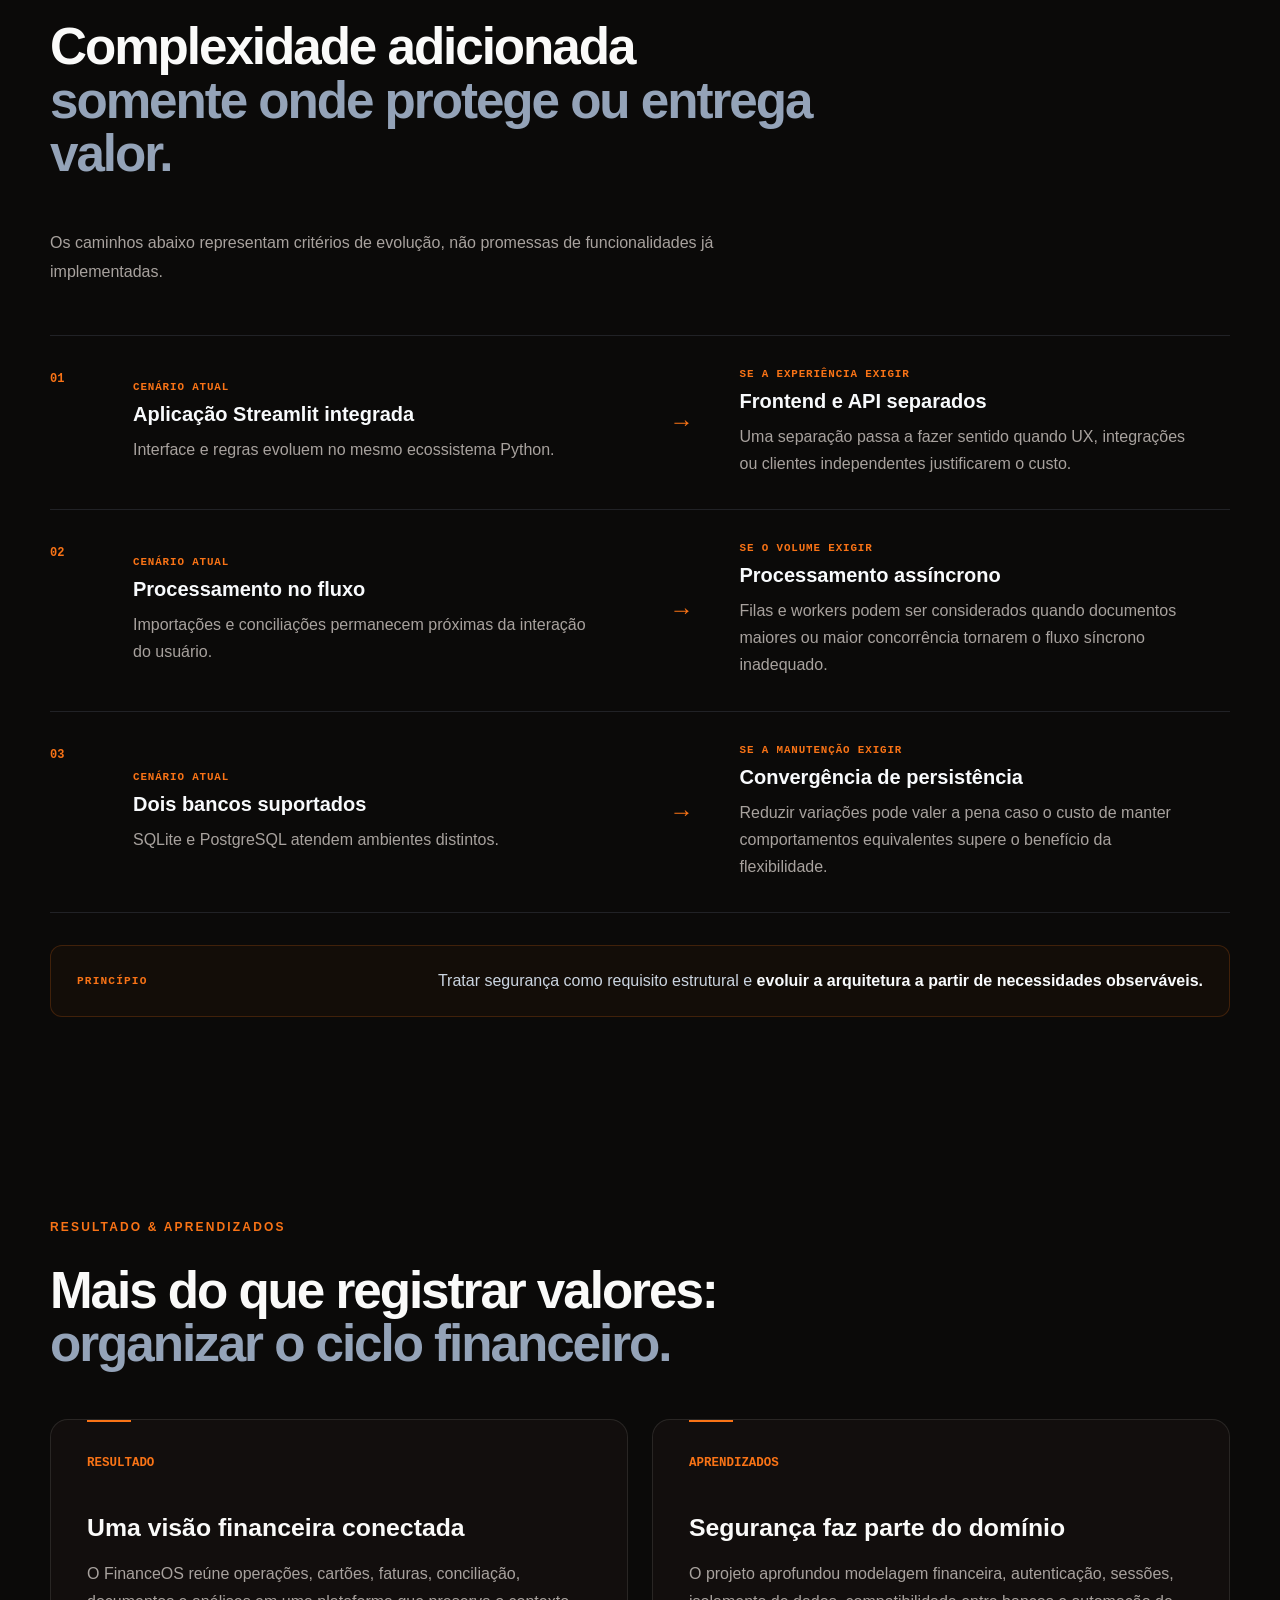
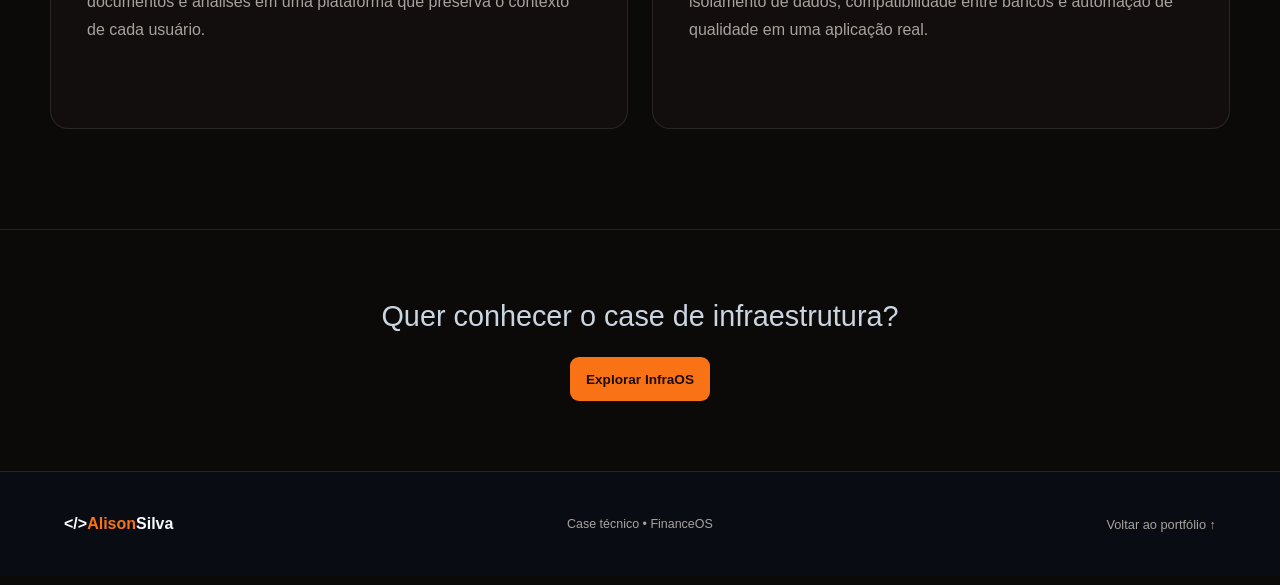
==== commit 0fe52150: "Update FinanceOS access case visual" ====
--- a/financeos.html
+++ b/financeos.html
@@ -67,7 +67,7 @@
                     <div class="case-feature-content"><span class="case-feature-number">02 / ANÁLISES</span><h3>Dados transformados em leitura financeira</h3><p>As análises organizam evolução, categorias, períodos e balanço para revelar como o dinheiro se movimenta.</p><ul><li>Evolução ao longo do período</li><li>Distribuição por categorias</li><li>Comparações entre receitas e despesas</li><li>Apoio ao acompanhamento de hábitos</li></ul></div>
                 </article>
                 <article class="case-feature">
-                    <div class="case-feature-image"><img src="assets/images/loginfinance.png" alt="Tela de autenticação do FinanceOS" width="843" height="541" loading="lazy" decoding="async"></div>
+                    <div class="case-feature-image case-feature-image-portrait"><img src="assets/images/financeos-login-20260827.png" alt="Tela de acesso protegida do FinanceOS" width="565" height="596" loading="lazy" decoding="async"></div>
                     <div class="case-feature-content"><span class="case-feature-number">03 / ACESSO</span><h3>Experiência multiusuário protegida</h3><p>Autenticação, sessões e isolamento de dados fazem parte da arquitetura do produto, não apenas da interface de entrada.</p><ul><li>Autenticação própria</li><li>Controle de sessões</li><li>Dados vinculados ao usuário</li><li>Proteção aplicada também no banco</li></ul></div>
                 </article>
             </div>
